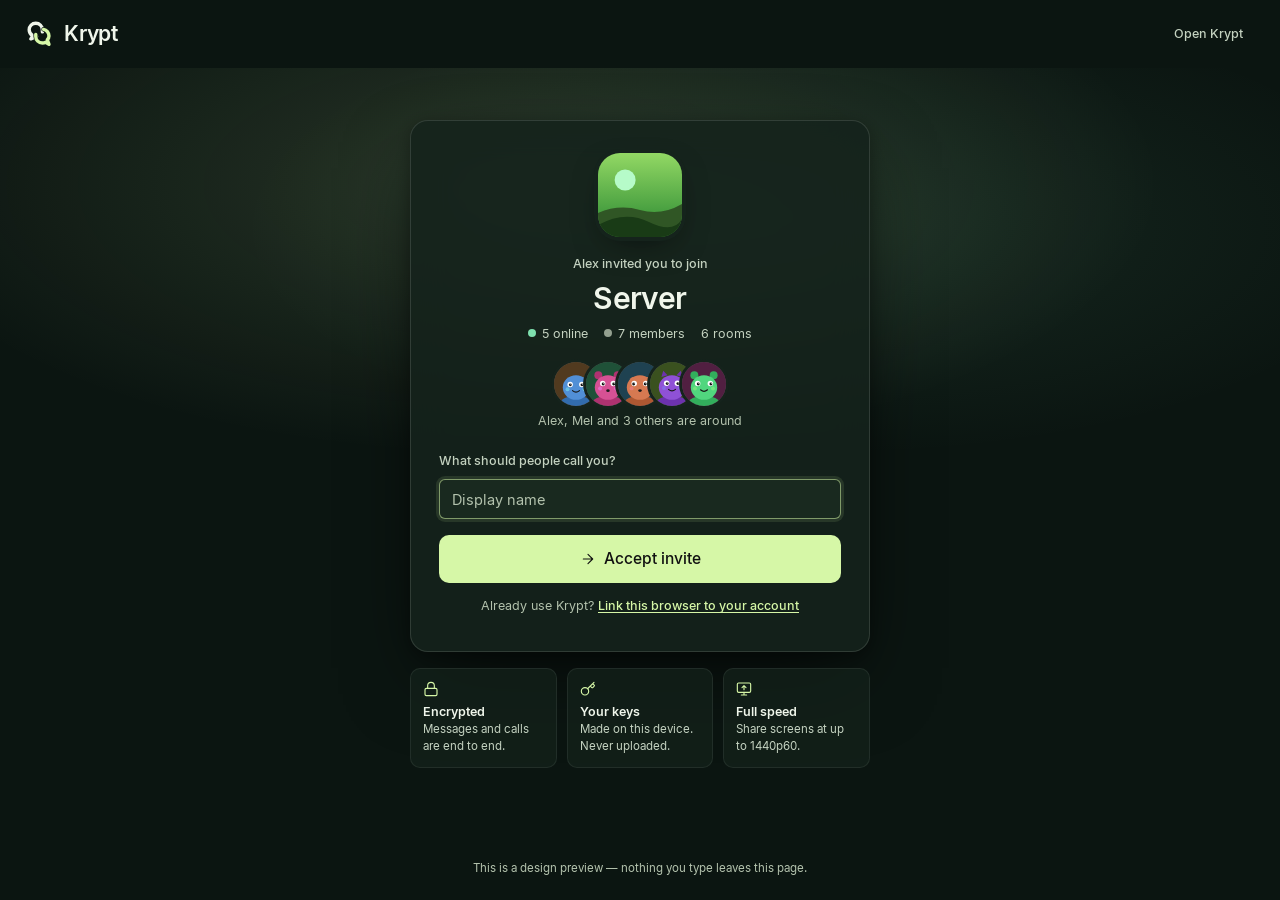
==== join.html @ 38bd0d21 "Polish pass: fix the small things across every screen - Voice keeps ticking (speaking rings, ping gr" ====
<!doctype html>
<html lang="en" data-theme="dark">
<head>
  <meta charset="utf-8">
  <meta name="viewport" content="width=device-width, initial-scale=1, viewport-fit=cover">
  <meta name="theme-color" content="#101c16">
  <meta name="color-scheme" content="dark light">
  <meta name="description" content="You’ve been invited to a Krypt community — private chat, voice and screen sharing between friends.">
  <title>You’re invited — Krypt</title>
  <link rel="icon" href="assets/favicon.svg" type="image/svg+xml">
  <link rel="preload" href="assets/fonts/Inter-Regular.ttf" as="font" type="font/ttf" crossorigin>
  <link rel="preload" href="assets/fonts/Inter-SemiBold.ttf" as="font" type="font/ttf" crossorigin>
  <link rel="stylesheet" href="css/krypt.css">
  <style>
    body { overflow: auto; background: var(--well); }
    .join { min-height: 100dvh; display: grid; grid-template-rows: auto 1fr auto; }
    .join-top { display: flex; align-items: center; gap: 10px; padding: 18px 24px; }
    .join-top b { font-size: 21px; font-weight: 600; letter-spacing: -.01em; }
    .join-top a { margin-left: auto; }
    .join-main { position: relative; display: grid; place-items: center; align-content: center; padding: 24px 16px 48px; overflow: hidden; }
    .join-main::before { content: ''; position: absolute; inset: -20% -10% auto; height: 70%; background: radial-gradient(closest-side at 42% 50%, rgb(var(--accent-rgb) / .14), transparent), radial-gradient(closest-side at 62% 58%, color-mix(in srgb, var(--presence) 10%, transparent), transparent); pointer-events: none; }
    .join-main > div { width: min(460px, 100%); }
    .invite { position: relative; width: 100%; padding: 32px 28px 24px; border-radius: 18px; text-align: center; background: color-mix(in srgb, var(--bg) 88%, transparent); border: 1px solid var(--line-2); box-shadow: var(--shadow-modal); backdrop-filter: blur(18px); animation: modal-in 420ms var(--ease-spring); }
    .invite .ctile-lg { width: 84px; height: 84px; margin: 0 auto 18px; border-radius: 22px; overflow: hidden; box-shadow: 0 0 0 4px var(--bg), 0 12px 32px -10px rgb(0 0 0 / .6); }
    .invite .ctile-lg svg { width: 100%; height: 100%; display: block; }
    .invite small.kicker { display: block; font-size: var(--fs-caption); font-weight: 500; color: var(--text-2); }
    .invite h1 { margin: 4px 0 6px; font-size: 30px; font-weight: 600; letter-spacing: -.02em; }
    .invite .meta { display: flex; justify-content: center; gap: 16px; font-size: var(--fs-caption); color: var(--text-2); }
    .invite .meta span { display: inline-flex; align-items: center; gap: 6px; }
    .invite .meta i { width: 8px; height: 8px; border-radius: 50%; background: var(--presence); }
    .invite .meta i.off { background: var(--text-4); }
    .invite .who { display: flex; justify-content: center; margin: 20px 0 6px; }
    .invite .who .avatar { margin: 0 -6px; box-shadow: 0 0 0 3px var(--bg); }
    .invite .who-note { margin: 0 0 22px; font-size: var(--fs-caption); color: var(--text-3); }
    .invite form { display: grid; gap: 10px; text-align: left; }
    .invite label { font-size: var(--fs-caption); font-weight: 500; color: var(--text-2); }
    .invite .btn.lg { width: 100%; justify-content: center; margin-top: 6px; }
    .invite .alt { margin-top: 14px; font-size: var(--fs-caption); color: var(--text-3); }
    .invite .alt a { font-weight: 500; }
    .facts { display: grid; grid-template-columns: repeat(3, minmax(0, 1fr)); gap: 10px; width: 100%; margin: 16px auto 0; position: relative; }
    .facts div { padding: 12px; border-radius: var(--r-lg); background: color-mix(in srgb, var(--bg) 70%, transparent); border: 1px solid var(--line); font-size: var(--fs-micro); color: var(--text-2); line-height: 1.45; }
    .facts .i { display: block; margin-bottom: 6px; color: var(--accent-text); }
    .facts b { display: block; color: var(--text); font-size: var(--fs-caption); font-weight: 600; }
    .join-foot { padding: 16px 24px 24px; text-align: center; font-size: var(--fs-micro); color: var(--text-3); }
    .done { display: none; }
    .invite.accepted form, .invite.accepted .alt { display: none; }
    .invite.accepted .done { display: block; animation: view-in var(--t-fade) var(--ease); }
    .done .check { width: 56px; height: 56px; margin: 4px auto 12px; border-radius: 50%; display: grid; place-items: center; background: color-mix(in srgb, var(--success) 16%, transparent); color: var(--success); }
    .done .check .i { width: 28px; height: 28px; }
    .done p { margin: 0 0 16px; color: var(--text-2); }
    @media (max-width: 520px) { .facts { grid-template-columns: 1fr; } .facts div { display: grid; grid-template-columns: 20px 1fr; column-gap: 10px; } .facts .i { grid-row: span 2; margin: 1px 0 0; } .invite { padding: 28px 20px 20px; } .invite h1 { font-size: 26px; } }
  </style>
</head>
<body>
  <noscript><p style="padding:24px;font-family:system-ui">Krypt Web needs JavaScript to run.</p></noscript>
  <script type="module">
    import { buildPalette, applyPalette } from './js/theme.js';
    import { icon, brandMark } from './js/icons.js';
    import { critter, communityTile } from './js/art.js';
    import * as D from './js/data.js';

    let theme = { preset: 'fern', custom: null, accent: null, mode: 'dark' };
    try { theme = { ...theme, ...JSON.parse(localStorage.getItem('krypt-web:theme') || '{}') }; } catch { /* private mode */ }
    const light = theme.mode === 'light' || (theme.mode === 'system' && matchMedia('(prefers-color-scheme: light)').matches);
    applyPalette(buildPalette({ preset: theme.preset, custom: theme.custom, accent: theme.accent, light }), light);

    const esc = (s = '') => String(s).replace(/[&<>"']/g, (c) => ({ '&': '&amp;', '<': '&lt;', '>': '&gt;', '"': '&quot;', "'": '&#39;' }[c]));
    const id = (location.hash.slice(1).split('-')[0]) || 'server';
    const c = D.communities.find((x) => x.id === id) || D.communities[0];
    const members = c.members.filter((m) => m !== 'me');
    const online = members.filter((m) => D.people[m].status !== 'offline');
    const host = D.people[D.rooms[c.rooms[0]].owner];
    document.title = `Join ${c.name} — Krypt`;

    document.body.innerHTML = `<div class="join">
      <header class="join-top">${brandMark(30)}<b>Krypt</b><a class="btn sm ghost" href="index.html">Open Krypt</a></header>
      <main class="join-main"><div>
        <section class="invite" id="invite" aria-labelledby="joinTitle">
          <div class="ctile-lg">${communityTile(c.id + 'join', c.hue)}</div>
          <small class="kicker">${esc(host.name)} invited you to join</small>
          <h1 id="joinTitle">${esc(c.name)}</h1>
          <div class="meta"><span><i></i>${online.length} online</span><span><i class="off"></i>${c.members.length} members</span><span>${c.rooms.length} rooms</span></div>
          <div class="who">${online.slice(0, 5).map((m) => `<span class="avatar md" title="${esc(D.people[m].name)}">${critter(m + D.people[m].name, D.people[m].hue)}</span>`).join('')}</div>
          <p class="who-note">${online.slice(0, 2).map((m) => esc(D.people[m].name)).join(', ')}${online.length > 2 ? ` and ${online.length - 2} others are around` : ' are around'}</p>
          <form id="joinForm" novalidate>
            <label for="displayName">What should people call you?</label>
            <input class="input" id="displayName" placeholder="Display name" autocomplete="nickname" maxlength="32" required>
            <button class="btn primary lg" type="submit">${icon('arrowRight', 'sm')}Accept invite</button>
          </form>
          <p class="alt">Already use Krypt? <a href="index.html">Link this browser to your account</a></p>
          <div class="done" role="status"><div class="check">${icon('check')}</div><h2 style="margin:0 0 6px;font-size:21px">You’re in</h2><p id="doneText"></p><a class="btn primary lg" href="index.html">${icon('message', 'sm')}Go to ${esc(c.name)}</a></div>
        </section>
        <div class="facts">
          <div>${icon('lock', 'sm')}<b>Encrypted</b>Messages and calls are end to end.</div>
          <div>${icon('key', 'sm')}<b>Your keys</b>Made on this device. Never uploaded.</div>
          <div>${icon('monitorUp', 'sm')}<b>Full speed</b>Share screens at up to 1440p60.</div>
        </div>
      </div></main>
      <footer class="join-foot">This is a design preview — nothing you type leaves this page.</footer>
    </div>`;

    const form = document.getElementById('joinForm');
    const input = document.getElementById('displayName');
    input.focus();
    form.addEventListener('submit', (e) => {
      e.preventDefault();
      const name = input.value.trim();
      if (!name) { input.focus(); input.style.borderColor = 'var(--danger)'; input.placeholder = 'Pick a name first'; return; }
      document.getElementById('doneText').textContent = `Welcome, ${name}. A key for this browser was created and ${c.name} knows you’re coming.`;
      document.getElementById('invite').classList.add('accepted');
    });
    input.addEventListener('input', () => { input.style.borderColor = ''; });
  </script>
</body>
</html>
---- css/krypt.css ----
/* Krypt Web — design system and shell.
   Tokens mirror the client: src/ui/theme.h, krypt_style.h, workspace_layout.h.
   Colours are written by js/theme.js from the same palette ramps. */

@font-face { font-family: Inter; font-weight: 400; font-style: normal; font-display: swap; src: url(../assets/fonts/Inter-Regular.ttf) format('truetype'); }
@font-face { font-family: Inter; font-weight: 500; font-style: normal; font-display: swap; src: url(../assets/fonts/Inter-Medium.ttf) format('truetype'); }
@font-face { font-family: Inter; font-weight: 600; font-style: normal; font-display: swap; src: url(../assets/fonts/Inter-SemiBold.ttf) format('truetype'); }
@font-face { font-family: Inter; font-weight: 400; font-style: italic; font-display: swap; src: url(../assets/fonts/Inter-Italic.ttf) format('truetype'); }

:root {
  /* palette (overwritten at runtime) */
  --well: #0b1511; --bg: #15231c; --chrome: #101c16; --surface: #203127; --sunken: #19291f;
  --hover: #2b4132; --active: #38533c;
  --text: #f0f6eb; --text-2: #c4d2c0; --text-3: #a5b79f; --text-4: #738570;
  --accent: #d6f7a7; --accent-hover: #dbf8b4; --accent-press: #b6d28e; --accent-text: #d6f7a7; --on-accent: #111;
  --presence: #7ee0ae; --success: #b5e69f; --warning: #ffd28e; --danger: #ff8f87; --danger-solid: #c23b37;
  --accent-rgb: 214 247 167; --text-rgb: 240 246 235; --well-rgb: 11 21 17;

  --line: rgb(var(--text-rgb) / .075);
  --line-2: rgb(var(--text-rgb) / .13);
  --line-strong: rgb(var(--text-rgb) / .22);
  --sidebar: color-mix(in srgb, var(--bg) 62%, var(--chrome));

  /* spacing (space::) */
  --s-xxs: 2px; --s-xs: 4px; --s-sm: 6px; --s-md: 8px; --s-lg: 12px; --s-xl: 16px; --s-xxl: 20px; --s-3: 24px; --s-4: 32px; --s-5: 40px;
  /* radius (radius::) */
  --r-xs: 4px; --r-sm: 6px; --r-md: 6px; --r-lg: 10px; --r-xl: 14px; --r-pill: 999px;
  /* type ramp — the client's seven sizes, tuned for CSS pixels */
  --fs-micro: 11.5px; --fs-caption: 12.5px; --fs-label: 14.5px; --fs-body: 15.5px; --fs-row: 16.5px; --fs-lead: 19px; --fs-title: 21px; --fs-display: 34px;
  /* shell bands */
  --title-h: 58px; --band-h: 72px; --voice-h: 64px; --side-w: clamp(272px, 22.2vw, 352px);
  /* motion — rate 22 ≈ 150 ms, 14 ≈ 250 ms */
  --t-hover: 150ms; --t-indicator: 220ms; --t-fade: 250ms; --t-appear: 140ms;
  --ease: cubic-bezier(.2, .8, .2, 1); --ease-spring: cubic-bezier(.34, 1.4, .64, 1);

  --shadow-raised: 0 1px 0 rgb(255 255 255 / .03) inset, 0 1px 2px rgb(0 0 0 / .18);
  --shadow-overlay: 0 12px 32px -8px rgb(0 0 0 / .5), 0 2px 6px rgb(0 0 0 / .25);
  --shadow-modal: 0 32px 80px -16px rgb(0 0 0 / .65), 0 4px 16px rgb(0 0 0 / .3);
  color-scheme: dark;
}
:root[data-theme="light"] {
  --line: rgb(var(--text-rgb) / .09); --line-2: rgb(var(--text-rgb) / .14); --line-strong: rgb(var(--text-rgb) / .26);
  --shadow-overlay: 0 12px 32px -8px rgb(20 30 50 / .25), 0 2px 6px rgb(20 30 50 / .1);
  --shadow-modal: 0 32px 80px -16px rgb(20 30 50 / .35), 0 4px 16px rgb(20 30 50 / .12);
  color-scheme: light;
}
:root[data-density="compact"] { --fs-body: 14.5px; }

*, *::before, *::after { box-sizing: border-box; }
html, body { height: 100%; }
body {
  margin: 0; background: var(--well); color: var(--text);
  font: 400 var(--fs-label)/1.4 Inter, system-ui, -apple-system, 'Segoe UI', sans-serif;
  font-feature-settings: 'kern', 'calt'; -webkit-font-smoothing: antialiased; text-rendering: optimizeLegibility;
  overflow: hidden;
}
button, input, textarea, select { font: inherit; color: inherit; }
button { cursor: pointer; background: none; border: 0; padding: 0; }
a { color: var(--accent-text); text-underline-offset: 2px; }
.i { width: 20px; height: 20px; fill: none; stroke: currentColor; stroke-width: 1.7; stroke-linecap: round; stroke-linejoin: round; flex: none; }
.i.sm { width: 16px; height: 16px; } .i.xs { width: 14px; height: 14px; } .i.lg { width: 24px; height: 24px; }
::selection { background: rgb(var(--accent-rgb) / .32); }
:focus-visible { outline: 2px solid var(--accent); outline-offset: 2px; border-radius: var(--r-sm); }
.sr-only { position: absolute; width: 1px; height: 1px; overflow: hidden; clip: rect(0 0 0 0); white-space: nowrap; }
.skip { position: fixed; left: 12px; top: -60px; z-index: 999; padding: 10px 14px; background: var(--accent); color: var(--on-accent); border-radius: var(--r-md); transition: top var(--t-hover); }
.skip:focus { top: 12px; }

/* scrollbars: quiet, firm under the pointer (apply_scrollbar_colors) */
* { scrollbar-width: thin; scrollbar-color: rgb(var(--text-rgb) / .22) transparent; }
*::-webkit-scrollbar { width: 10px; height: 10px; }
*::-webkit-scrollbar-thumb { background: rgb(var(--text-rgb) / .18); border-radius: 99px; border: 3px solid transparent; background-clip: padding-box; }
*::-webkit-scrollbar-thumb:hover { background-color: rgb(var(--text-rgb) / .4); }

/* ------------------------------------------------------------------ shell */
.app {
  display: grid; height: 100dvh; background: var(--bg);
  grid-template-columns: var(--side-w) minmax(0, 1fr);
  grid-template-rows: var(--title-h) var(--band-h) minmax(0, 1fr) var(--voice-h);
  grid-template-areas: "title title" "community tabs" "side main" "voice voice";
}
.titlebar { grid-area: title; }
.community { grid-area: community; }
.tabs { grid-area: tabs; }
.side { grid-area: side; }
.main { grid-area: main; }
.voicebar { grid-area: voice; }

/* Title bar */
.titlebar {
  display: flex; align-items: center; gap: var(--s-lg); padding: 0 var(--s-lg) 0 var(--s-xl);
  background: var(--chrome); border-bottom: 1px solid var(--line); position: relative; z-index: 5;
}
.brandline { display: flex; align-items: center; gap: 10px; }
.brandline b { font-size: 21px; font-weight: 600; letter-spacing: -.01em; }
.version { font-size: var(--fs-micro); font-weight: 500; padding: 1px 6px; border-radius: var(--r-xs); color: var(--text-2); background: rgb(var(--accent-rgb) / .12); border: 1px solid rgb(var(--accent-rgb) / .55); font-variant-numeric: tabular-nums; }
.online-stack { display: flex; align-items: center; margin-left: var(--s-md); padding: 4px 8px 4px 4px; border-radius: var(--r-pill); transition: background var(--t-hover); }
.online-stack:hover, .online-stack[aria-expanded="true"] { background: var(--hover); }
.online-stack:hover .avatar { box-shadow: 0 0 0 3px color-mix(in srgb, var(--chrome) 40%, var(--hover)); }
.online-stack .avatar { margin-right: -6px; box-shadow: 0 0 0 3px var(--chrome); transition: transform var(--t-hover) var(--ease); }
.online-stack:hover .avatar { transform: translateY(-1px); }
.online-stack .avatar:nth-child(2) { transition-delay: 20ms; } .online-stack .avatar:nth-child(3) { transition-delay: 40ms; } .online-stack .avatar:nth-child(4) { transition-delay: 60ms; } .online-stack .avatar:nth-child(5) { transition-delay: 80ms; }
.online-stack .more { margin-left: 14px; font-size: var(--fs-caption); font-weight: 500; color: var(--text-2); font-variant-numeric: tabular-nums; }
.titlebar .spacer { flex: 1; }
.search-trigger {
  display: flex; align-items: center; gap: 10px; height: 36px; min-width: 260px; padding: 0 8px 0 12px;
  border-radius: var(--r-md); background: var(--sunken); border: 1px solid var(--line); color: var(--text-3);
  transition: background var(--t-hover), border-color var(--t-hover), color var(--t-hover);
}
.search-trigger:hover { background: var(--hover); color: var(--text-2); border-color: var(--line-2); }
.search-trigger span { flex: 1; text-align: left; }
kbd, .kbd { font: 500 11px/1 Inter, sans-serif; padding: 3px 6px; border-radius: 5px; background: rgb(var(--text-rgb) / .07); border: 1px solid var(--line-2); border-bottom-width: 2px; color: var(--text-2); white-space: nowrap; }
.me-button { position: relative; border-radius: 50%; }

/* Buttons */
.ibtn {
  width: 40px; height: 40px; display: inline-grid; place-items: center; border-radius: var(--r-md); color: var(--text-2);
  transition: background var(--t-hover), color var(--t-hover), transform 80ms;
}
.ibtn:hover { background: var(--hover); color: var(--text); }
.ibtn:active { transform: scale(.94); background: var(--active); }
.ibtn.boxed { background: var(--sunken); border: 1px solid var(--line); }
.ibtn.boxed:hover { background: var(--hover); border-color: var(--line-2); }
.ibtn.sm { width: 32px; height: 32px; }
.ibtn.on { color: var(--accent-text); background: rgb(var(--accent-rgb) / .12); }
.btn {
  height: 40px; padding: 0 var(--s-xl); display: inline-flex; align-items: center; gap: var(--s-md); border-radius: var(--r-md); text-decoration: none;
  font-weight: 500; font-size: var(--fs-label); white-space: nowrap; border: 1px solid var(--line-2); background: var(--surface); color: var(--text);
  transition: background var(--t-hover), border-color var(--t-hover), transform 80ms, box-shadow var(--t-hover);
}
.btn:hover { background: var(--hover); border-color: var(--line-strong); }
.btn:active { transform: translateY(1px); }
.btn.primary { background: var(--accent); border-color: transparent; color: var(--on-accent); }
.btn.primary:hover { background: var(--accent-hover); box-shadow: 0 6px 20px -6px rgb(var(--accent-rgb) / .6); }
.btn.primary:active { background: var(--accent-press); }
.btn.danger { background: rgb(var(--accent-rgb) / 0); border-color: color-mix(in srgb, var(--danger) 55%, transparent); color: var(--danger); }
.btn.danger:hover { background: color-mix(in srgb, var(--danger-solid) 25%, transparent); }
.btn.ghost { background: transparent; border-color: transparent; color: var(--text-2); }
.btn.ghost:hover { background: var(--hover); color: var(--text); }
.btn:disabled, .btn:disabled:hover { opacity: .45; cursor: default; background: transparent; transform: none; box-shadow: none; }
.btn.sm { height: 32px; padding: 0 12px; font-size: var(--fs-caption); }
.btn.lg { height: 48px; padding: 0 22px; font-size: 15.5px; border-radius: var(--r-lg); }

.input { height: 40px; width: 100%; padding: 0 12px; border-radius: var(--r-md); background: var(--sunken); border: 1px solid var(--line-2); outline: 0; transition: border-color var(--t-hover), box-shadow var(--t-hover), background var(--t-hover); }
.input:hover { border-color: var(--line-strong); }
.input:focus { border-color: rgb(var(--accent-rgb) / .55); box-shadow: 0 0 0 3px rgb(var(--accent-rgb) / .1); }
.input[readonly] { color: var(--text-2); }
.input.sm { height: 36px; }
.input::placeholder { color: var(--text-3); }

/* Avatars: procedural critters, initials fallback */
.avatar { position: relative; flex: none; width: 36px; height: 36px; border-radius: 50%; display: inline-grid; place-items: center; font-weight: 600; font-size: 13px; color: #fff; background: var(--hue-bg, #555); user-select: none; }
.avatar svg.art { width: 100%; height: 100%; border-radius: 50%; display: block; }
.avatar.xs { width: 22px; height: 22px; font-size: 10px; } .avatar.sm { width: 28px; height: 28px; }
.avatar.md { width: 44px; height: 44px; } .avatar.lg { width: 72px; height: 72px; } .avatar.xl { width: 96px; height: 96px; }
.avatar .dot { position: absolute; right: -1px; bottom: -1px; width: 32%; height: 32%; min-width: 9px; min-height: 9px; border-radius: 50%; background: var(--presence); box-shadow: 0 0 0 2.5px var(--dot-ring, var(--chrome)); }
.avatar .dot.idle { background: var(--warning); } .avatar .dot.dnd { background: var(--danger); } .avatar .dot.offline { background: var(--text-4); }
.avatar.speaking { box-shadow: 0 0 0 2px var(--bg), 0 0 0 4px var(--accent); }

/* Community card */
.community {
  display: flex; align-items: center; gap: var(--s-lg); padding: 0 var(--s-xl); background: var(--sidebar);
  border-right: 1px solid var(--line); border-bottom: 1px solid var(--line); text-align: left; width: 100%;
  transition: background var(--t-hover);
}
.community:hover { background: color-mix(in srgb, var(--sidebar) 70%, var(--hover)); }
.community .ctile { display: block; width: 56px; height: 56px; border-radius: var(--r-lg); overflow: hidden; flex: none; box-shadow: var(--shadow-raised); }
.community .ctile svg { display: block; }
.community .meta { flex: 1; min-width: 0; line-height: 1.25; }
.community small { display: block; font-size: var(--fs-micro); font-weight: 500; color: var(--text-2); }
.community strong { display: block; font-size: var(--fs-row); font-weight: 600; white-space: nowrap; overflow: hidden; text-overflow: ellipsis; }
.community span { font-size: var(--fs-caption); color: var(--text-2); }
.community .i { color: var(--text-2); transition: transform var(--t-fade) var(--ease); }
.community[aria-expanded="true"] .i { transform: rotate(180deg); }

/* Side lists */
.side { background: var(--sidebar); border-right: 1px solid var(--line); display: flex; flex-direction: column; min-height: 0; }
.section { display: flex; flex-direction: column; min-height: 0; }
.section.rooms { flex: 1; }
.section + .section { border-top: 1px solid var(--line); }
.section-head { display: flex; align-items: center; justify-content: space-between; padding: 12px 16px 8px; }
.section-head h2 { margin: 0; font-size: var(--fs-row); font-weight: 600; }
.section-head .ibtn { background: var(--surface); width: 32px; height: 32px; }
.list { overflow-y: auto; padding: 2px 0 8px; }
.row {
  position: relative; display: flex; align-items: center; gap: var(--s-lg); width: 100%; min-height: 68px; padding: 10px 16px; text-align: left;
  transition: background var(--t-hover);
}
.row:hover { background: var(--hover); }
.row[aria-current="true"] { background: var(--active); }
.row::before { content: ''; position: absolute; left: 0; top: 10px; bottom: 10px; width: 3px; border-radius: 0 3px 3px 0; background: var(--accent); transform: scaleY(0); transition: transform var(--t-indicator) var(--ease-spring); }
.row[aria-current="true"]::before { transform: scaleY(1); }
.row .body { flex: 1; min-width: 0; }
.row .top { display: flex; align-items: baseline; gap: 8px; }
.row .name { flex: 1; font-size: var(--fs-row); font-weight: 600; white-space: nowrap; overflow: hidden; text-overflow: ellipsis; }
.row .time { font-size: var(--fs-micro); color: var(--text-2); font-weight: 500; font-variant-numeric: tabular-nums; }
.row .sub { display: block; flex: 1; min-width: 0; margin-top: 2px; font-size: var(--fs-caption); color: var(--text-2); white-space: nowrap; overflow: hidden; text-overflow: ellipsis; }
.row .sub .i { width: 14px; height: 14px; margin-right: 6px; vertical-align: -2px; color: var(--accent-text); }
.row .sub.live { color: var(--accent-text); }
.row .top .badge { flex: none; }
.row .badge { margin-left: auto; }
.badge { min-width: 20px; height: 20px; padding: 0 6px; border-radius: var(--r-pill); display: inline-grid; place-items: center; font-size: 11px; font-weight: 600; background: var(--accent); color: var(--on-accent); font-variant-numeric: tabular-nums; }
.row .unread-dot { width: 8px; height: 8px; border-radius: 50%; background: var(--accent); }
.row.unread .name { color: var(--text); }
.row:not(.unread) .name { color: color-mix(in srgb, var(--text) 92%, var(--text-2)); }
.side .footer-note { padding: 10px 16px 12px; font-size: var(--fs-micro); color: var(--text-3); display: flex; align-items: center; gap: 6px; border-top: 1px solid var(--line); white-space: nowrap; }
.side .footer-note .i { color: var(--success); }

/* Channel tabs */
.tabs { display: flex; align-items: stretch; gap: 4px; padding: 0 12px 0 20px; background: var(--bg); border-bottom: 1px solid var(--line); min-width: 0; position: relative; }
.tabstrip { position: relative; display: flex; align-items: stretch; gap: 2px; overflow-x: auto; scrollbar-width: none; flex: 1; min-width: 0; --fs: #000; --fe: #000; mask-image: linear-gradient(90deg, var(--fs), #000 40px, #000 calc(100% - 40px), var(--fe)); }
.tabstrip.fade-start { --fs: transparent; } .tabstrip.fade-end { --fe: transparent; }
.list { --fs: #000; --fe: #000; mask-image: linear-gradient(var(--fs), #000 24px, #000 calc(100% - 24px), var(--fe)); }
.list.fade-start { --fs: transparent; } .list.fade-end { --fe: transparent; }
.tabstrip::-webkit-scrollbar { display: none; }
.tab {
  position: relative; display: flex; align-items: center; gap: 8px; padding: 0 14px; white-space: nowrap; color: var(--text-2);
  font-size: var(--fs-label); font-weight: 500; transition: color var(--t-hover), background var(--t-hover);
}
.tab::after { content: ''; position: absolute; inset: 12px 0 0; border-radius: var(--r-md) var(--r-md) 0 0; background: var(--hover); opacity: 0; z-index: -1; transition: opacity var(--t-hover), background var(--t-hover); }
.tab:hover { color: var(--text); } .tab:hover::after { opacity: .55; }
.tab[aria-selected="true"] { color: var(--text); font-weight: 600; }
.tab[aria-selected="true"]::after { opacity: 1; background: color-mix(in srgb, var(--active) 70%, var(--bg)); }
.tab .i { color: var(--text-3); transition: color var(--t-hover); }
.tab:hover .i, .tab[aria-selected="true"] .i { color: var(--text); }
.tabstrip { isolation: isolate; }
.tab .count { display: inline-flex; align-items: center; gap: 3px; height: 20px; padding: 0 6px; border-radius: var(--r-pill); font-size: 11px; background: rgb(var(--accent-rgb) / .16); color: var(--accent-text); }
.tab .tab-dot { width: 7px; height: 7px; border-radius: 50%; background: var(--accent); }
.tab-indicator { position: absolute; bottom: 0; height: 3px; border-radius: 3px 3px 0 0; background: var(--accent); transition: left var(--t-indicator) var(--ease), width var(--t-indicator) var(--ease); box-shadow: 0 0 12px rgb(var(--accent-rgb) / .45); pointer-events: none; }
.tabs .tools { display: flex; align-items: center; gap: 8px; flex: none; padding-left: 8px; }
.tabs .tools .ibtn { width: 32px; height: 32px; border-radius: 50%; background: var(--surface); border: 1px solid var(--line); }
.tabs .tools .ibtn.sq { border-radius: var(--r-md); }
.tabs .tools .ibtn:hover { background: var(--hover); border-color: var(--line-2); }
.tabs .tools .room-settings { height: 38px; margin-left: 4px; padding: 0 14px; border-radius: var(--r-md); background: var(--sunken); border-color: var(--line-strong); font-size: var(--fs-label); }
.tabs .tools .room-settings:hover { background: var(--hover); }
.tab-select { display: none; flex: 1; min-width: 0; align-self: center; height: 42px; padding: 0 12px 0 16px; align-items: center; gap: 10px; border-radius: var(--r-lg); background: var(--sunken); border: 1px solid var(--line-strong); font-size: var(--fs-row); font-weight: 500; text-align: left; transition: background var(--t-hover), border-color var(--t-hover); }
.tab-select:hover, .tab-select[aria-expanded="true"] { background: var(--hover); }
.tab-select span { flex: 1; min-width: 0; white-space: nowrap; overflow: hidden; text-overflow: ellipsis; }
.tab-select .i { color: var(--text-2); }

/* Main area */
.main { position: relative; display: flex; flex-direction: column; min-width: 0; min-height: 0; background: var(--bg); }
.view { position: relative; display: flex; flex-direction: column; flex: 1; min-height: 0; animation: view-in var(--t-fade) var(--ease); }
@keyframes view-in { from { opacity: 0; transform: translateY(4px); } }
.chead { display: flex; align-items: center; gap: 12px; padding: 14px 20px 10px 22px; }
.chead .titles { flex: 1; min-width: 0; }
.chead h1 { margin: 0; font-size: var(--fs-title); font-weight: 600; letter-spacing: -.01em; line-height: 1.2; display: flex; align-items: center; gap: 10px; }
.chead p { margin: 2px 0 0; font-size: var(--fs-caption); color: var(--text-2); white-space: nowrap; overflow: hidden; text-overflow: ellipsis; }
.chead .actions { display: flex; gap: 10px; }
.e2e { display: inline-flex; align-items: center; gap: 4px; height: 22px; padding: 0 8px; border-radius: var(--r-pill); font-size: 11px; font-weight: 500; color: var(--success); background: color-mix(in srgb, var(--success) 12%, transparent); }
.e2e .i { width: 12px; height: 12px; }

.pinbar { margin: 0 20px 6px 22px; display: flex; align-items: center; gap: 10px; padding: 8px 12px; border-radius: var(--r-md); background: var(--sunken); border: 1px solid var(--line-2); font-size: var(--fs-caption); color: var(--text-2); }
.pinbar b { color: var(--text); font-weight: 500; }
.pinbar button { margin-left: auto; color: var(--accent-text); font-weight: 500; }

/* Feed */
.feed { position: relative; flex: 1; overflow-y: auto; overflow-anchor: none; padding: 8px 0 12px; scroll-behavior: smooth; mask-image: linear-gradient(transparent, #000 18px); }
.feed-inner { display: flex; flex-direction: column; justify-content: flex-end; min-height: 100%; }
.divider { display: flex; align-items: center; gap: 12px; margin: 16px 22px 8px; font-size: var(--fs-micro); font-weight: 600; color: var(--text-2); }
.divider::before, .divider::after { content: ''; flex: 1; height: 1px; background: var(--line-2); }
.divider.new { color: var(--accent-text); }
.divider.new::before, .divider.new::after { background: rgb(var(--accent-rgb) / .55); }
.sysrow { display: flex; align-items: center; gap: 8px; padding: 5px 22px 5px 76px; font-size: var(--fs-caption); color: var(--text-2); }
.sysrow .i { width: 15px; height: 15px; color: var(--text-3); }
.sysrow time { color: var(--text-3); font-size: var(--fs-micro); margin-left: 4px; }
.sysrow.warning, .sysrow.warning .i { color: var(--warning); }
.sysrow .grouped { color: var(--text-3); }
.sysrow button.expand { color: var(--accent-text); font-size: var(--fs-micro); font-weight: 500; }

.msg { position: relative; display: grid; grid-template-columns: 44px minmax(0, 1fr); column-gap: 14px; padding: 6px 22px; transition: background var(--t-hover); }
.msg.cont { padding-top: 1px; padding-bottom: 1px; }
.msg.cont .avatar { visibility: hidden; height: 0; }
.msg:hover, .msg.menu-open { background: rgb(var(--text-rgb) / .03); box-shadow: inset 2px 0 0 var(--line-strong); }
.msg.flash { animation: flash 1.4s var(--ease); }
@keyframes flash { 0%, 30% { background: rgb(var(--accent-rgb) / .16); } }
.msg.mention, .msg.mention:hover { background: rgb(var(--accent-rgb) / .07); box-shadow: inset 3px 0 0 var(--accent); }
.msg .avatar { grid-row: span 3; margin-top: 2px; cursor: pointer; }
.msg header { display: flex; align-items: baseline; gap: 8px; }
.msg header b { font-size: var(--fs-row); font-weight: 600; cursor: pointer; }
.msg header b:hover { text-decoration: underline; text-underline-offset: 3px; }
.msg header time { font-size: var(--fs-micro); color: var(--text-3); font-variant-numeric: tabular-nums; }
.msg .hovertime { position: absolute; left: 22px; width: 44px; top: 5px; text-align: center; font-size: 10.5px; color: var(--text-3); opacity: 0; }
.msg.cont:hover .hovertime { opacity: 1; }
.msg .text { font-size: var(--fs-body); line-height: 1.5; color: color-mix(in srgb, var(--text) 94%, var(--text-2)); overflow-wrap: anywhere; white-space: pre-wrap; }
.msg .text .edited { font-size: var(--fs-micro); color: var(--text-3); }
.msg .text code { font: 13.5px/1.4 'Cascadia Code', Consolas, ui-monospace, monospace; padding: 1px 5px; border-radius: var(--r-xs); background: var(--sunken); border: 1px solid var(--line); }
.msg .text pre { margin: 6px 0 2px; padding: 12px 14px; border-radius: var(--r-md); background: var(--sunken); border: 1px solid var(--line); overflow-x: auto; white-space: pre; }
.msg .text pre code { padding: 0; border: 0; background: none; color: var(--text-2); }
.msg .text .mention-chip { padding: 0 3px; border-radius: var(--r-xs); background: rgb(var(--accent-rgb) / .18); color: var(--accent-text); font-weight: 500; }
.msg .text mark { background: color-mix(in srgb, var(--warning) 40%, transparent); color: inherit; border-radius: 2px; }
.msg .reply-ref { grid-column: 2; display: flex; align-items: center; gap: 6px; font-size: var(--fs-caption); color: var(--text-3); margin-bottom: 2px; cursor: pointer; min-width: 0; }
.msg .reply-ref::before { content: ''; width: 22px; height: 10px; margin-left: -30px; border-left: 2px solid var(--line-strong); border-top: 2px solid var(--line-strong); border-top-left-radius: 6px; margin-top: 8px; flex: none; }
.msg .reply-ref b { color: var(--text-2); font-weight: 600; }
.msg .reply-ref span { white-space: nowrap; overflow: hidden; text-overflow: ellipsis; }
.msg .reply-ref:hover span { color: var(--text); }
.msg.has-reply .avatar { grid-row: 2 / span 3; }

.reactions { display: flex; flex-wrap: wrap; gap: 6px; margin-top: 6px; }
.reaction { display: inline-flex; align-items: center; gap: 5px; height: 26px; padding: 0 8px; border-radius: var(--r-pill); background: var(--sunken); border: 1px solid var(--line); font-size: 13px; font-weight: 500; color: var(--text-2); transition: background var(--t-hover), border-color var(--t-hover), transform 120ms var(--ease-spring); }
.reaction:hover { border-color: var(--line-strong); }
.reaction.mine { background: rgb(var(--accent-rgb) / .14); border-color: rgb(var(--accent-rgb) / .6); color: var(--accent-text); }
.reaction.pop { animation: pop 320ms var(--ease-spring); }
@keyframes pop { 40% { transform: scale(1.18); } }
.reaction.add { opacity: 0; width: 30px; justify-content: center; padding: 0; }
.msg:hover .reaction.add { opacity: 1; }

.attach-img { margin-top: 8px; display: block; width: min(420px, 100%); aspect-ratio: 4/3; border-radius: var(--r-lg); overflow: hidden; border: 1px solid var(--line); cursor: zoom-in; position: relative; }
.attach-img svg, .attach-img img { width: 100%; height: 100%; display: block; object-fit: cover; transition: transform 400ms var(--ease); }
.attach-img:hover svg, .attach-img:hover img { transform: scale(1.02); }
.attach-img figcaption { position: absolute; left: 8px; bottom: 8px; padding: 3px 8px; border-radius: var(--r-pill); background: rgb(0 0 0 / .55); color: #fff; font-size: 11px; backdrop-filter: blur(6px); opacity: 0; transition: opacity var(--t-hover); }
.attach-img:hover figcaption { opacity: 1; }
.attach-file { margin-top: 8px; display: flex; align-items: center; gap: 12px; width: min(380px, 100%); padding: 10px 12px; border-radius: var(--r-lg); background: var(--sunken); border: 1px solid var(--line); }
.attach-file .i { color: var(--accent-text); }
.attach-file div { flex: 1; min-width: 0; } .attach-file b { display: block; font-weight: 500; overflow: hidden; text-overflow: ellipsis; white-space: nowrap; } .attach-file small { color: var(--text-3); }
.linkcard { margin-top: 8px; width: min(440px, 100%); padding: 12px 14px; border-radius: var(--r-lg); background: var(--sunken); border: 1px solid var(--line); border-left: 3px solid var(--accent); }
.linkcard small { color: var(--text-3); font-size: var(--fs-micro); } .linkcard b { display: block; margin: 2px 0; } .linkcard p { margin: 0; color: var(--text-2); font-size: var(--fs-caption); }

.msg-tools { position: absolute; right: 22px; top: -14px; display: flex; gap: 2px; padding: 3px; border-radius: var(--r-lg); background: var(--surface); border: 1px solid var(--line-2); box-shadow: var(--shadow-overlay); opacity: 0; transform: translateY(4px); pointer-events: none; transition: opacity var(--t-appear), transform var(--t-appear) var(--ease); z-index: 2; }
.msg:hover .msg-tools, .msg.menu-open .msg-tools, .msg:focus-within .msg-tools { opacity: 1; transform: none; pointer-events: auto; }
.msg-tools button { width: 32px; height: 32px; display: grid; place-items: center; border-radius: var(--r-sm); color: var(--text-2); font-size: 16px; }
.msg-tools button:hover { background: var(--hover); color: var(--text); }
.msg-tools .quick { font-size: 17px; filter: saturate(1.1); }

.jump { position: absolute; left: 50%; bottom: 14px; transform: translate(-50%, 20px); opacity: 0; pointer-events: none; display: flex; align-items: center; gap: 8px; height: 34px; padding: 0 14px; border-radius: var(--r-pill); background: var(--accent); color: var(--on-accent); font-weight: 600; font-size: var(--fs-caption); box-shadow: var(--shadow-overlay); transition: opacity var(--t-appear), transform var(--t-fade) var(--ease-spring); z-index: 3; }
.jump.show { opacity: 1; transform: translate(-50%, 0); pointer-events: auto; }

.typing { height: 22px; padding: 0 22px 0 24px; display: flex; align-items: center; gap: 8px; font-size: var(--fs-micro); color: var(--text-2); }
.typing .dots { display: inline-flex; gap: 3px; }
.typing .dots i { width: 5px; height: 5px; border-radius: 50%; background: var(--text-2); animation: bounce 1.2s infinite; }
.typing .dots i:nth-child(2) { animation-delay: .15s; } .typing .dots i:nth-child(3) { animation-delay: .3s; }
@keyframes bounce { 0%, 60%, 100% { transform: none; opacity: .5; } 30% { transform: translateY(-3px); opacity: 1; } }

.empty { flex: 1; display: grid; place-items: center; text-align: center; padding: 40px; color: var(--text-2); }
.empty .glyph { width: 72px; height: 72px; margin: 0 auto 16px; border-radius: 20px; display: grid; place-items: center; background: rgb(var(--accent-rgb) / .12); color: var(--accent-text); }
.empty .glyph .i { width: 32px; height: 32px; }
.empty h3 { margin: 0 0 6px; color: var(--text); font-size: var(--fs-lead); font-weight: 600; }
.empty p { margin: 0; max-width: 380px; }

/* Composer */
.composer-wrap { padding: 0 20px 0 22px; position: relative; }
.replying { display: flex; align-items: center; gap: 8px; padding: 8px 12px; margin-bottom: -1px; border: 1px solid var(--line-2); border-bottom: 0; border-radius: var(--r-lg) var(--r-lg) 0 0; background: var(--sunken); font-size: var(--fs-caption); color: var(--text-2); animation: view-in var(--t-appear) var(--ease); }
.replying b { color: var(--text); }
.replying button { margin-left: auto; }
.replying + .composer { border-top-left-radius: 0; border-top-right-radius: 0; }
.pending { display: flex; gap: 8px; padding: 10px 12px 0; flex-wrap: wrap; }
.chip-file { display: flex; align-items: center; gap: 8px; height: 36px; padding: 0 6px 0 10px; border-radius: var(--r-md); background: var(--surface); border: 1px solid var(--line-2); font-size: var(--fs-caption); animation: view-in var(--t-appear) var(--ease); }
.chip-file img { width: 24px; height: 24px; object-fit: cover; border-radius: 4px; }
.composer { display: flex; flex-direction: column; border-radius: var(--r-lg); background: var(--sunken); border: 1px solid var(--line-2); box-shadow: var(--shadow-raised); transition: border-color var(--t-hover), box-shadow var(--t-hover); }
.composer:hover { border-color: var(--line-strong); }
.composer:focus-within { border-color: rgb(var(--accent-rgb) / .5); box-shadow: 0 0 0 3px rgb(var(--accent-rgb) / .08), 0 8px 24px -12px rgb(0 0 0 / .4); }
.composer .bar { display: flex; align-items: flex-end; gap: 4px; padding: 6px; min-height: 52px; }
.composer .ibtn { width: 38px; height: 38px; }
.composer .sep { width: 1px; height: 24px; margin: 0 6px 7px; background: var(--line-2); }
.composer textarea { flex: 1; min-height: 38px; max-height: 40vh; padding: 9px 4px; border: 0; outline: 0; resize: none; overflow-y: hidden; background: transparent; font-size: var(--fs-body); line-height: 1.35; }
.composer textarea::placeholder { color: var(--text-3); }
.send { height: 38px; padding: 0 12px 0 16px; display: inline-flex; align-items: center; gap: 8px; border-radius: var(--r-md); border: 1px solid var(--line-2); color: var(--text-3); font-weight: 500; transition: background var(--t-hover), border-color var(--t-hover), color var(--t-hover); }
.send.ready { background: var(--accent); border-color: transparent; color: var(--on-accent); }
.send.ready:hover { background: var(--accent-hover); }
.send.ready .i { animation: nudge .5s var(--ease-spring); }
@keyframes nudge { 50% { transform: translate(2px, -2px); } }
.formatbar { display: flex; gap: 2px; padding: 6px 6px 0; border-bottom: 1px solid var(--line); animation: view-in var(--t-appear) var(--ease); }
.formatbar .ibtn { width: 32px; height: 32px; }
.composer-foot { display: flex; align-items: center; justify-content: space-between; gap: 12px; padding: 8px 2px 10px; font-size: var(--fs-micro); color: var(--text-2); font-weight: 500; }
.composer-foot span { display: flex; align-items: center; gap: 8px; min-width: 0; white-space: nowrap; overflow: hidden; text-overflow: ellipsis; }
.dropzone { position: absolute; inset: 8px; z-index: 20; border-radius: var(--r-xl); border: 2px dashed var(--accent); background: rgb(var(--well-rgb) / .8); backdrop-filter: blur(6px); display: none; place-items: center; text-align: center; color: var(--text); }
.dropzone.show { display: grid; animation: view-in var(--t-appear) var(--ease); }
.dropzone .i { width: 40px; height: 40px; color: var(--accent-text); margin-bottom: 8px; }

/* Autocomplete / popovers / menus */
.popover { position: fixed; z-index: 60; min-width: 220px; padding: 6px; border-radius: var(--r-lg); background: var(--surface); border: 1px solid var(--line-2); box-shadow: var(--shadow-overlay); animation: appear var(--t-appear) var(--ease); transform-origin: var(--origin, top left); }
@keyframes appear { from { opacity: 0; transform: translateY(6px) scale(.98); } }
.menu-item { display: flex; align-items: center; gap: 10px; width: 100%; min-height: 36px; padding: 0 10px; border-radius: var(--r-md); text-align: left; color: var(--text); font-size: var(--fs-label); }
.menu-item:hover, .menu-item.active { background: var(--hover); }
.menu-item .i { color: var(--text-2); }
.menu-item .hint { margin-left: auto; color: var(--text-3); font-size: var(--fs-micro); }
.menu-item.danger { color: var(--danger); } .menu-item.danger .i { color: var(--danger); }
.menu-item.checked::after { content: ''; margin-left: auto; width: 16px; height: 16px; background: var(--accent-text); mask: url("data:image/svg+xml,%3Csvg xmlns='http://www.w3.org/2000/svg' viewBox='0 0 24 24' fill='none' stroke='%23000' stroke-width='2.4' stroke-linecap='round' stroke-linejoin='round'%3E%3Cpath d='M20 6 9 17l-5-5'/%3E%3C/svg%3E") center/contain no-repeat; }
.menu-sep { height: 1px; margin: 6px 4px; background: var(--line-2); }
.menu-label { padding: 8px 10px 4px; font-size: var(--fs-micro); font-weight: 600; color: var(--text-3); text-transform: uppercase; letter-spacing: .06em; }
.emoji-grid { display: grid; grid-template-columns: repeat(8, 36px); gap: 2px; padding: 4px; }
.emoji-grid button { width: 36px; height: 36px; border-radius: var(--r-md); font-size: 20px; transition: transform 120ms var(--ease-spring), background var(--t-hover); }
.emoji-grid button:hover { background: var(--hover); transform: scale(1.18); }
.profile-card { width: 300px; padding: 0; overflow: hidden; }
.profile-card .banner { height: 72px; background: linear-gradient(135deg, color-mix(in srgb, hsl(var(--h) 55% 50%) 55%, var(--surface)), color-mix(in srgb, hsl(calc(var(--h) + 40) 55% 35%) 45%, var(--surface))); }
.profile-card .pc-body { padding: 0 16px 16px; margin-top: -36px; }
.profile-card .avatar { box-shadow: 0 0 0 5px var(--surface); --dot-ring: var(--surface); }
.profile-card h3 { margin: 10px 0 0; font-size: var(--fs-lead); }
.profile-card .handle { color: var(--text-3); font-size: var(--fs-caption); }
.profile-card p { margin: 10px 0 14px; color: var(--text-2); font-size: var(--fs-caption); }
.profile-card .row-actions { display: flex; gap: 8px; }
.profile-card .row-actions .btn { flex: 1; justify-content: center; }

/* Member list (title bar stack) */
.members-pop { width: 320px; padding: 0; overflow: hidden; }
.members-pop .mp-head { padding: 12px 12px 10px; border-bottom: 1px solid var(--line); }
.members-pop .mp-head b { display: block; margin-bottom: 10px; font-size: var(--fs-label); font-weight: 600; }
.members-pop input { width: 100%; height: 38px; padding: 0 12px; border-radius: var(--r-md); background: var(--sunken); border: 1px solid var(--line-2); outline: 0; transition: border-color var(--t-hover), box-shadow var(--t-hover); }
.members-pop input:focus { border-color: rgb(var(--accent-rgb) / .5); box-shadow: 0 0 0 3px rgb(var(--accent-rgb) / .08); }
.members-pop .mp-list { max-height: min(340px, 50vh); overflow: auto; padding: 6px; }
.members-pop .menu-item { min-height: 50px; gap: 12px; }
.members-pop .menu-item .avatar { --dot-ring: var(--surface); }
.members-pop .menu-item span.t { display: flex; flex-direction: column; line-height: 1.3; min-width: 0; }
.members-pop .menu-item span.t small { color: var(--text-3); font-size: var(--fs-micro); }
.members-pop .menu-item span.t small.live { color: var(--presence); }
.members-pop .mp-empty { padding: 18px 12px; color: var(--text-3); font-size: var(--fs-caption); text-align: center; }
/* Member card: per-person volume while in a call */
.profile-card .pc-sub { color: var(--text-3); font-size: var(--fs-caption); }
.profile-card .pc-sub .live { color: var(--presence); }
.profile-card .pc-vol { margin-top: 14px; padding-top: 12px; border-top: 1px solid var(--line); display: grid; gap: 10px; }
.profile-card .pc-vol .lbl { display: flex; justify-content: space-between; font-size: var(--fs-caption); font-weight: 500; color: var(--text-2); }
.profile-card .pc-vol .lbl span { color: var(--text-3); font-variant-numeric: tabular-nums; }
.profile-card .pc-vol input[type=range] { width: 100%; }
.profile-card .pc-vol .btns { display: flex; gap: 8px; }
.profile-card .pc-vol .btns .btn { flex: 1; justify-content: center; }
.profile-card .pc-vol .btn.on { color: var(--danger); border-color: color-mix(in srgb, var(--danger) 50%, transparent); background: color-mix(in srgb, var(--danger-solid) 14%, var(--surface)); }
.profile-card .pc-vol small { color: var(--text-3); font-size: var(--fs-micro); }
.profile-card .row-actions + .row-actions { margin-top: 8px; }

/* Voice bar */
.voicebar { display: flex; align-items: center; gap: 16px; padding: 0 16px 0 20px; background: var(--chrome); border-top: 1px solid var(--line); position: relative; z-index: 4; }
.vstatus { display: flex; align-items: center; gap: 12px; min-width: 0; width: clamp(200px, calc(var(--side-w) - 44px), 300px); height: 44px; padding: 0 14px 0 12px; border-radius: var(--r-lg); text-align: left; background: var(--sunken); border: 1px solid var(--line); transition: background var(--t-hover), border-color var(--t-hover); }
.vstatus:hover { background: var(--hover); border-color: var(--line-2); }
.vstatus .i { color: var(--text-2); }
.vstatus.live .i { color: var(--presence); }
.vstatus b { display: block; font-weight: 500; font-size: var(--fs-label); line-height: 1.2; white-space: nowrap; overflow: hidden; text-overflow: ellipsis; }
.vstatus > span:last-child { min-width: 0; } .vstatus small { white-space: nowrap; overflow: hidden; text-overflow: ellipsis; max-width: 240px; }
.vstatus.live b { color: var(--presence); }
.vstatus small { display: block; font-size: var(--fs-micro); color: var(--text-2); }
.vstatus.live small.back { color: var(--accent-text); font-weight: 500; }
.vbars { display: inline-flex; align-items: flex-end; gap: 2px; height: 18px; }
.vbars i { width: 3px; border-radius: 2px; background: var(--presence); }
.vbars i:nth-child(1) { height: 25%; } .vbars i:nth-child(2) { height: 45%; } .vbars i:nth-child(3) { height: 65%; } .vbars i:nth-child(4) { height: 85%; } .vbars i:nth-child(5) { height: 100%; }
.vpeople { display: flex; align-items: center; gap: 8px; padding-left: 16px; border-left: 1px solid var(--line-2); height: 36px; }
.vpeople .avatar { cursor: pointer; transition: box-shadow var(--t-hover), transform var(--t-hover) var(--ease); }
.vpeople .avatar:hover { transform: translateY(-1px); }
.speaking-note { display: flex; align-items: center; gap: 8px; font-size: var(--fs-caption); color: var(--text-2); min-width: 0; white-space: nowrap; }
.speaking-note .t { min-width: 0; overflow: hidden; text-overflow: ellipsis; }
.speaking-note .eq { flex: none; }
.eq { display: inline-flex; align-items: center; gap: 2px; height: 14px; }
.eq i { width: 3px; height: 100%; border-radius: 2px; background: var(--accent-text); transform-origin: center; animation: eq 900ms ease-in-out infinite; }
.eq i:nth-child(2) { animation-delay: -.3s; } .eq i:nth-child(3) { animation-delay: -.6s; } .eq i:nth-child(4) { animation-delay: -.15s; }
@keyframes eq { 0%, 100% { transform: scaleY(.3); } 50% { transform: scaleY(1); } }
.voicebar .spacer { flex: 1; }
.vctl { display: flex; align-items: center; gap: 10px; }
.pill { height: 44px; display: inline-flex; align-items: center; border-radius: var(--r-lg); background: var(--surface); border: 1px solid var(--line); color: var(--text-2); font-size: var(--fs-caption); font-weight: 500; transition: background var(--t-hover), color var(--t-hover), border-color var(--t-hover); overflow: hidden; }
.pill > button { height: 100%; display: inline-flex; align-items: center; gap: 8px; padding: 0 14px; white-space: nowrap; }
.pill > button:hover { background: var(--hover); color: var(--text); }
.pill > button + button { padding: 0 10px; border-left: 1px solid var(--line-2); }
.pill.muted { background: color-mix(in srgb, var(--danger-solid) 20%, var(--surface)); color: var(--danger); border-color: color-mix(in srgb, var(--danger) 30%, transparent); }
.pill.on { background: rgb(var(--accent-rgb) / .16); color: var(--accent-text); border-color: rgb(var(--accent-rgb) / .45); }
.pill.leave { background: color-mix(in srgb, var(--danger-solid) 14%, var(--surface)); color: var(--danger); border-color: color-mix(in srgb, var(--danger) 55%, transparent); }
.pill.leave > button:hover { background: var(--danger-solid); color: #fff; }
.ping { display: inline-flex; align-items: center; gap: 8px; white-space: nowrap; height: 44px; padding: 0 12px; border-radius: var(--r-lg); background: var(--surface); border: 1px solid var(--line); font-size: var(--fs-caption); color: var(--text-2); font-variant-numeric: tabular-nums; }
.ping svg.spark { width: 44px; height: 18px; }
.ping svg.spark path { fill: none; stroke: var(--presence); stroke-width: 1.5; }
.mic-meter { width: 3px; height: 16px; border-radius: 2px; background: var(--line-2); position: relative; overflow: hidden; }
.mic-meter i { position: absolute; left: 0; right: 0; bottom: 0; background: var(--presence); height: 0; transition: height 80ms; }

/* Voice stage */
.stage { position: relative; flex: 1; min-height: 0; display: flex; flex-direction: column; overflow: hidden; }
.stage canvas.aurora { position: absolute; inset: 0; width: 100%; height: 100%; z-index: 0; }
.stage .grid { position: relative; z-index: 1; flex: 1; min-height: 0; display: grid; gap: 14px; padding: 18px 22px; grid-template-columns: repeat(var(--cols, 2), minmax(0, 1fr)); grid-auto-rows: minmax(96px, 1fr); overflow: auto; }
.tile:not(.share) { container-type: size; }
@container (max-height: 176px) {
  .stage .tile .who { gap: 6px; } .stage .tile .who .avatar.lg { width: 56px; height: 56px; } .stage .tile .ring { display: none; }
  .stage .tile .who b { font-size: var(--fs-label); } .stage .tile .who .state { height: 22px; }
}
@container (max-height: 132px) { .stage .tile .who .state { display: none; } .stage .tile .who .avatar.lg { width: 44px; height: 44px; } .stage .tile .who { gap: 4px; } }
.tile { position: relative; min-height: 0; border-radius: var(--r-lg); background: rgb(var(--well-rgb) / .35); border: 1px solid var(--line-2); backdrop-filter: blur(14px) saturate(1.2); display: grid; place-items: center; overflow: hidden; transition: border-color var(--t-hover), box-shadow var(--t-fade), transform var(--t-fade) var(--ease); }
.tile .who { display: grid; justify-items: center; gap: 10px; }
.tile .who b { font-size: var(--fs-row); font-weight: 600; display: flex; gap: 8px; align-items: center; }
.tile .you { font-size: 11px; font-weight: 500; padding: 1px 8px; border-radius: var(--r-pill); background: rgb(var(--accent-rgb) / .16); color: var(--accent-text); }
.tile .state { display: inline-flex; align-items: center; gap: 6px; height: 24px; padding: 0 10px; border-radius: var(--r-pill); font-size: var(--fs-micro); color: var(--text-2); background: rgb(var(--text-rgb) / .06); border: 1px solid var(--line-2); }
.tile.speaking { border-color: var(--accent); box-shadow: 0 0 0 1px var(--accent), 0 0 36px -6px rgb(var(--accent-rgb) / .55); }
.tile.speaking .state { color: var(--accent-text); border-color: rgb(var(--accent-rgb) / .5); }
.tile .ring { position: absolute; width: 96px; height: 96px; border-radius: 50%; border: 2px solid var(--accent); opacity: 0; top: 50%; left: 50%; translate: -50% -72%; pointer-events: none; }
.tile.speaking .ring { animation: ring 1.6s ease-out infinite; }
@keyframes ring { from { opacity: .7; scale: .8; } to { opacity: 0; scale: 1.6; } }
.tile .avatar.lg { transition: transform 90ms linear; }
.tile.share { grid-column: span var(--share-span, 2); grid-row: span 2; place-items: stretch; background: #000; cursor: zoom-in; }
.tile.share img { width: 100%; height: 100%; object-fit: contain; display: block; }
.tile.share .label { position: absolute; left: 10px; bottom: 10px; display: flex; align-items: center; gap: 8px; height: 28px; padding: 0 10px; border-radius: var(--r-pill); background: rgb(0 0 0 / .6); color: #fff; font-size: var(--fs-micro); backdrop-filter: blur(8px); }
.live-dot { width: 8px; height: 8px; border-radius: 50%; background: #ff4d4f; box-shadow: 0 0 0 0 rgb(255 77 79 / .7); animation: live 1.6s infinite; }
@keyframes live { 70% { box-shadow: 0 0 0 7px rgb(255 77 79 / 0); } 100% { box-shadow: 0 0 0 0 rgb(255 77 79 / 0); } }
.hud { position: absolute; right: 10px; top: 10px; padding: 8px 10px; border-radius: var(--r-md); background: rgb(0 0 0 / .62); color: #e8eef5; font: 500 11px/1.55 'Cascadia Code', Consolas, monospace; backdrop-filter: blur(8px); min-width: 170px; pointer-events: none; }
.hud div { display: flex; justify-content: space-between; gap: 14px; }
.hud span { color: #9fb0c3; }
.hud .good { color: #7ee0ae; }
.hud svg { display: block; width: 100%; height: 26px; margin-top: 4px; }
.hud svg path { fill: none; stroke: #7ee0ae; stroke-width: 1.4; }
.stage-tools { display: flex; gap: 2px; padding: 3px; border-radius: var(--r-lg); background: var(--sunken); border: 1px solid var(--line); }
.stage-tools .ibtn { width: 34px; height: 34px; }
.join-card { position: relative; z-index: 1; margin: auto; width: min(520px, calc(100% - 40px)); padding: 28px; border-radius: var(--r-xl); text-align: center; background: rgb(var(--well-rgb) / .5); backdrop-filter: blur(18px); border: 1px solid var(--line-2); box-shadow: var(--shadow-overlay); }
.join-card h2 { margin: 12px 0 4px; font-size: 24px; }
.join-card p { margin: 0 0 18px; color: var(--text-2); }
.join-card .who-here { display: flex; justify-content: center; margin: 14px 0 20px; }
.join-card .who-here .avatar { margin: 0 -5px; box-shadow: 0 0 0 3px var(--bg); }
.join-card .preflight { display: flex; justify-content: center; gap: 8px; margin-bottom: 18px; flex-wrap: wrap; }
.dock { position: relative; z-index: 2; display: flex; flex-direction: column; border-top: 1px solid var(--line); background: var(--bg); height: 34%; min-height: 170px; }
.dock .dhead { display: flex; align-items: center; gap: 10px; padding: 8px 12px 8px 20px; border-bottom: 1px solid var(--line); }
.dock .dhead b { flex: 1; display: flex; align-items: center; gap: 8px; font-size: var(--fs-label); }
.dock .feed { padding-top: 4px; }
.dock .composer-wrap { padding-bottom: 12px; }
.stage.focus .grid { grid-template-columns: minmax(0, 1fr) 220px; grid-auto-rows: minmax(96px, 1fr); }
.stage.focus .tile.share { grid-column: 1; grid-row: 1 / span 20; }
.stage.focus .tile:not(.share) { min-height: 120px; }

/* Calendar */
.calendar { flex: 1; display: flex; flex-direction: column; min-height: 0; padding: 0 22px 18px; }
.cal-head { display: flex; align-items: center; gap: 10px; padding: 4px 0 12px; }
.cal-head h3 { margin: 0 8px 0 0; font-size: var(--fs-lead); font-weight: 600; min-width: 170px; }
.cal-grid { flex: 1; display: grid; grid-template-columns: repeat(7, minmax(0, 1fr)); grid-template-rows: auto; grid-auto-rows: minmax(0, 1fr); border: 1px solid var(--line-2); border-radius: var(--r-lg); overflow: hidden; background: var(--line); gap: 1px; min-height: 0; }
.cal-grid .dow { background: var(--sunken); padding: 8px 10px; font-size: var(--fs-micro); font-weight: 600; color: var(--text-3); text-transform: uppercase; letter-spacing: .06em; }
.cal-cell { background: var(--bg); padding: 6px 8px; min-height: 0; overflow: hidden; display: flex; flex-direction: column; gap: 4px; transition: background var(--t-hover); cursor: pointer; }
.cal-cell:hover { background: color-mix(in srgb, var(--bg) 60%, var(--hover)); }
.cal-cell .d { font-size: var(--fs-caption); font-weight: 500; color: var(--text-2); width: 26px; height: 26px; display: grid; place-items: center; border-radius: 50%; }
.cal-cell.other .d { color: var(--text-4); }
.cal-cell.today { background: color-mix(in srgb, var(--bg) 88%, var(--accent)); }
.cal-cell.today .d { background: var(--accent); color: var(--on-accent); font-weight: 600; }
.cal-cell.weekend:not(.today) { background: color-mix(in srgb, var(--bg) 70%, var(--sunken)); }
.ev { display: block; flex: none; padding: 3px 7px; border-radius: var(--r-sm); font-size: 11.5px; font-weight: 500; background: hsl(var(--eh) 70% 55% / .16); color: color-mix(in srgb, hsl(var(--eh) 80% 72%) 80%, var(--text)); border-left: 3px solid hsl(var(--eh) 70% 58%); white-space: nowrap; overflow: hidden; text-overflow: ellipsis; }
:root[data-theme="light"] .ev { color: hsl(var(--eh) 60% 28%); }

/* Docs */
.docs { flex: 1; display: grid; grid-template-columns: 220px minmax(0, 1fr); min-height: 0; }
.outline { border-right: 1px solid var(--line); padding: 8px 12px 16px 22px; overflow: auto; }
.outline h4 { margin: 8px 0; font-size: var(--fs-micro); color: var(--text-3); text-transform: uppercase; letter-spacing: .06em; }
.outline a { display: block; padding: 6px 8px; border-radius: var(--r-sm); color: var(--text-2); text-decoration: none; font-size: var(--fs-caption); }
.outline a:hover { background: var(--hover); color: var(--text); }
.paper-wrap { overflow: auto; padding: 8px 32px 40px; }
.paper { max-width: 760px; margin: 0 auto; }
.paper .doc-meta { display: flex; align-items: center; gap: 10px; color: var(--text-3); font-size: var(--fs-caption); margin-bottom: 10px; }
.paper .doc-meta .avatar { margin-right: -8px; box-shadow: 0 0 0 2px var(--bg); }
.paper h1.doc-title { font-size: 34px; letter-spacing: -.02em; margin: 6px 0 12px; outline: none; }
.paper [contenteditable] { outline: none; font-size: 16px; line-height: 1.7; color: color-mix(in srgb, var(--text) 92%, var(--text-2)); }
.paper [contenteditable] h2 { font-size: 20px; margin: 28px 0 6px; color: var(--text); }
.paper blockquote { margin: 18px 0; padding: 12px 16px; border-radius: var(--r-md); background: rgb(var(--accent-rgb) / .08); border-left: 3px solid var(--accent); color: var(--text-2); }
.paper code { font: 14px 'Cascadia Code', Consolas, monospace; padding: 1px 6px; border-radius: var(--r-xs); background: var(--sunken); }
.remote-caret { position: relative; display: inline-block; width: 2px; height: 1.2em; vertical-align: text-bottom; background: hsl(var(--h) 80% 60%); animation: caret 1.1s steps(1) infinite; }
.remote-caret::before { content: attr(data-name); position: absolute; left: 0; bottom: 100%; padding: 1px 5px; border-radius: 3px 3px 3px 0; background: hsl(var(--h) 80% 60%); color: #000; font: 600 10px/1.3 Inter, sans-serif; white-space: nowrap; pointer-events: none; animation: caret-label 400ms var(--ease) 2.6s forwards; transition: opacity var(--t-hover); }
.paper p:hover .remote-caret::before { animation: none; opacity: 1; }
@keyframes caret-label { to { opacity: 0; transform: translateY(2px); } }
@keyframes caret { 50% { opacity: .35; } }

/* Tasks */
.board { flex: 1; display: grid; grid-template-columns: repeat(3, minmax(240px, 1fr)); gap: 14px; padding: 4px 22px 18px; min-height: 0; overflow-x: auto; }
.col { display: flex; flex-direction: column; min-height: 0; border-radius: var(--r-lg); background: var(--sunken); border: 1px solid var(--line); transition: border-color var(--t-hover), background var(--t-hover); }
.col.over { border-color: var(--accent); background: rgb(var(--accent-rgb) / .06); }
.col header { display: flex; align-items: center; gap: 8px; padding: 12px 14px; font-weight: 600; }
.col header .n { font-size: var(--fs-micro); color: var(--text-3); font-weight: 500; }
.col header .ibtn { margin-left: auto; }
.col .cards { flex: 1; overflow: auto; padding: 0 10px 10px; display: flex; flex-direction: column; gap: 8px; }
.card { padding: 12px; border-radius: var(--r-md); background: var(--surface); border: 1px solid var(--line); box-shadow: var(--shadow-raised); cursor: grab; transition: transform var(--t-hover) var(--ease), box-shadow var(--t-hover), opacity var(--t-hover); }
.card:hover { transform: translateY(-1px); border-color: var(--line-2); }
.card.dragging { opacity: .4; }
.card .ttl { font-weight: 500; margin-bottom: 10px; }
.card.done .ttl { color: var(--text-3); text-decoration: line-through; }
.card footer { display: flex; align-items: center; justify-content: space-between; }
.card.new { cursor: default; padding: 8px; display: grid; gap: 8px; border-color: rgb(var(--accent-rgb) / .45); animation: view-in var(--t-appear) var(--ease); }
.card.new:hover { transform: none; }
.card.new textarea { width: 100%; min-height: 56px; padding: 6px 8px; resize: none; border: 0; outline: 0; background: transparent; font-weight: 500; }
.card.new footer { gap: 8px; justify-content: flex-end; }
.col .cards:empty::after { content: 'Drop a card here'; display: grid; place-items: center; height: 72px; border: 1px dashed var(--line-2); border-radius: var(--r-md); color: var(--text-3); font-size: var(--fs-caption); }
.tag { font-size: 11px; font-weight: 500; padding: 2px 8px; border-radius: var(--r-pill); background: hsl(var(--th) 60% 55% / .16); color: color-mix(in srgb, hsl(var(--th) 70% 70%) 80%, var(--text)); }
:root[data-theme="light"] .tag { color: hsl(var(--th) 55% 30%); }

/* Modal */
.scrim { position: fixed; inset: 0; z-index: 80; background: rgb(var(--well-rgb) / .62); backdrop-filter: blur(6px); display: grid; place-items: center; padding: 24px; animation: fade var(--t-fade) var(--ease); }
@keyframes fade { from { opacity: 0; } }
.modal:focus { outline: none; }
.modal { width: min(var(--w, 560px), 100%); max-height: min(var(--h, 760px), 100%); display: flex; flex-direction: column; border-radius: var(--r-xl); background: var(--bg); border: 1px solid var(--line-2); box-shadow: var(--shadow-modal); overflow: hidden; animation: modal-in 220ms var(--ease-spring); }
@keyframes modal-in { from { opacity: 0; transform: translateY(10px) scale(.97); } }
.modal > header { display: flex; align-items: center; gap: 12px; padding: 18px 18px 14px 24px; border-bottom: 1px solid var(--line); }
.modal > header h2 { margin: 0; flex: 1; font-size: var(--fs-lead); font-weight: 600; }
.modal .mbody { padding: 20px 24px; overflow: auto; }
.modal > footer { display: flex; justify-content: flex-end; gap: 10px; padding: 14px 24px; border-top: 1px solid var(--line); background: var(--chrome); }

/* Settings */
.settings { --w: 1080px; --h: 780px; }
.settings .split { display: grid; grid-template-columns: 236px minmax(0, 1fr); min-height: 0; flex: 1; }
.settings nav { padding: 12px; border-right: 1px solid var(--line); background: var(--sidebar); overflow: auto; }
.settings nav button { display: flex; align-items: center; gap: 10px; width: 100%; height: 40px; padding: 0 12px; border-radius: var(--r-lg); color: var(--text-2); font-weight: 500; transition: background var(--t-hover), color var(--t-hover); }
.settings nav button:hover { background: var(--hover); color: var(--text); }
.settings nav button[aria-current="true"] { background: var(--active); color: var(--text); }
.settings nav button[aria-current="true"] .i { color: var(--accent-text); }
.settings .pane { padding: 24px 32px 32px; overflow: auto; }
.settings .pane h3 { margin: 0 0 4px; font-size: var(--fs-lead); }
.settings .pane > p.lede { margin: 0 0 20px; color: var(--text-2); }
.field { display: grid; grid-template-columns: 200px minmax(0, 1fr); gap: 16px; align-items: center; padding: 14px 0; border-top: 1px solid var(--line); }
.field > label, .field > .label { font-weight: 500; }
.field > label small, .field > .label small { display: block; color: var(--text-3); font-weight: 400; font-size: var(--fs-caption); margin-top: 2px; }
.seg { display: inline-flex; justify-self: start; max-width: 100%; padding: 3px; border-radius: var(--r-lg); background: var(--sunken); border: 1px solid var(--line); gap: 2px; }
.seg button:not([aria-pressed="true"]):hover { color: var(--text); background: rgb(var(--text-rgb) / .05); }
.seg button { height: 32px; padding: 0 14px; display: inline-flex; align-items: center; gap: 6px; border-radius: 7px; color: var(--text-2); font-weight: 500; font-size: var(--fs-caption); transition: background var(--t-hover), color var(--t-hover); }
.seg button[aria-pressed="true"] { background: var(--surface); color: var(--text); box-shadow: var(--shadow-raised), 0 0 0 1px var(--line-2); }
.palettes { display: grid; grid-template-columns: repeat(auto-fill, minmax(150px, 1fr)); gap: 12px; }
.pal { position: relative; padding: 0; border-radius: var(--r-lg); overflow: hidden; border: 1px solid var(--line-2); text-align: left; background: var(--sunken); transition: transform var(--t-hover) var(--ease), border-color var(--t-hover), box-shadow var(--t-hover); }
.pal:hover { transform: translateY(-2px); border-color: var(--line-strong); }
.pal[aria-pressed="true"] { border-color: var(--accent); box-shadow: 0 0 0 2px rgb(var(--accent-rgb) / .35); }
.pal .mini { height: 78px; display: grid; grid-template-columns: 30% 1fr; gap: 0; }
.pal .mini .s { display: flex; flex-direction: column; gap: 4px; padding: 8px 6px; }
.pal .mini .s i { height: 6px; border-radius: 3px; opacity: .8; }
.pal .mini .c { padding: 8px; display: flex; flex-direction: column; gap: 5px; }
.pal .mini .c i { height: 5px; border-radius: 3px; }
.pal .cap { display: flex; align-items: center; gap: 8px; padding: 8px 10px; font-size: var(--fs-caption); font-weight: 500; }
.pal .cap .sw { width: 12px; height: 12px; border-radius: 50%; }
.custom-color { display: flex; align-items: center; gap: 12px; flex-wrap: wrap; }
.custom-color input[type=color] { width: 44px; height: 36px; padding: 0; border: 1px solid var(--line-2); border-radius: var(--r-md); background: none; cursor: pointer; }
.slider { display: flex; align-items: center; gap: 14px; }
input[type=range] { -webkit-appearance: none; appearance: none; width: 260px; height: 6px; border-radius: 99px; background: linear-gradient(90deg, var(--accent) var(--p, 50%), var(--line-2) var(--p, 50%)); outline-offset: 6px; }
input[type=range]::-webkit-slider-thumb { -webkit-appearance: none; width: 18px; height: 18px; border-radius: 50%; background: var(--text); border: 3px solid var(--accent); box-shadow: 0 2px 6px rgb(0 0 0 / .3); }
input[type=range]::-moz-range-thumb { width: 14px; height: 14px; border-radius: 50%; background: var(--text); border: 3px solid var(--accent); }
.toggle { position: relative; width: 40px; height: 22px; border-radius: 99px; background: var(--line-strong); transition: background var(--t-hover); flex: none; }
.toggle::after { content: ''; position: absolute; top: 3px; left: 3px; width: 16px; height: 16px; border-radius: 50%; background: #fff; transition: transform var(--t-indicator) var(--ease-spring); box-shadow: 0 1px 3px rgb(0 0 0 / .3); }
.toggle[aria-checked="true"] { background: var(--accent); }
.toggle[aria-checked="true"]::after { transform: translateX(18px); background: var(--on-accent); }
.select { height: 40px; min-width: 240px; padding: 0 36px 0 12px; border-radius: var(--r-md); background: var(--sunken) url("data:image/svg+xml,%3Csvg xmlns='http://www.w3.org/2000/svg' viewBox='0 0 24 24' fill='none' stroke='%239aa3b5' stroke-width='2' stroke-linecap='round'%3E%3Cpath d='m6 9 6 6 6-6'/%3E%3C/svg%3E") right 10px center/16px no-repeat; border: 1px solid var(--line-2); appearance: none; }
.preview-chat { margin-top: 18px; padding: 14px 0; border-radius: var(--r-lg); background: var(--bg); border: 1px solid var(--line-2); }
.meter { flex: 1; max-width: 360px; height: 10px; border-radius: 99px; background: var(--sunken); border: 1px solid var(--line); overflow: hidden; }
.meter i { display: block; height: 100%; width: 0; border-radius: 99px; background: linear-gradient(90deg, var(--presence), var(--warning) 80%, var(--danger)); transition: width 60ms linear; }
.devices { display: grid; gap: 10px; }
.device { display: flex; align-items: center; gap: 14px; padding: 14px; border-radius: var(--r-lg); background: var(--sunken); border: 1px solid var(--line); }
.device .ico { width: 44px; height: 44px; border-radius: var(--r-lg); display: grid; place-items: center; background: var(--surface); color: var(--accent-text); }
.device div.t { flex: 1; min-width: 0; } .device b { display: block; } .device small { color: var(--text-3); }
.device .pillnote { font-size: var(--fs-micro); padding: 2px 8px; border-radius: 99px; background: rgb(var(--accent-rgb) / .14); color: var(--accent-text); }
.keys { display: grid; gap: 2px; }
.keys div { display: flex; align-items: center; justify-content: space-between; padding: 10px 12px; border-radius: var(--r-md); }
.keys div:nth-child(odd) { background: var(--sunken); }
.keys span.k { display: flex; gap: 4px; }
.link-qr { display: grid; grid-template-columns: 160px 1fr; gap: 18px; align-items: center; padding: 16px; border-radius: var(--r-lg); border: 1px dashed var(--line-strong); margin-top: 14px; }
.link-qr > svg { width: 160px; height: 160px; border-radius: var(--r-md); background: #fff; padding: 8px; }

/* Share picker */
.share-picker { --w: 760px; }
.sources { display: grid; grid-template-columns: repeat(2, minmax(0, 1fr)); gap: 12px; }
.source { border-radius: var(--r-lg); border: 1px solid var(--line-2); overflow: hidden; background: var(--sunken); text-align: left; transition: border-color var(--t-hover), transform var(--t-hover) var(--ease); }
.source:hover { transform: translateY(-2px); border-color: var(--line-strong); }
.source[aria-pressed="true"] { border-color: var(--accent); box-shadow: 0 0 0 2px rgb(var(--accent-rgb) / .35); }
.source img { width: 100%; aspect-ratio: 16/9; object-fit: cover; display: block; background: #000; }
.source div { padding: 10px 12px; } .source b { display: flex; align-items: center; gap: 8px; } .source small { color: var(--text-3); }
.quality { display: flex; gap: 10px; flex-wrap: wrap; margin-top: 16px; align-items: center; }
.quality .label { color: var(--text-2); font-weight: 500; margin-right: 4px; }

/* Command palette */
.palette-scrim { place-items: start center; padding-top: 12vh; }
.cmdk { width: min(640px, 100%); border-radius: var(--r-xl); background: var(--surface); border: 1px solid var(--line-2); box-shadow: var(--shadow-modal); overflow: hidden; animation: modal-in 200ms var(--ease-spring); }
.cmdk .q { display: flex; align-items: center; gap: 12px; padding: 0 16px; border-bottom: 1px solid var(--line); }
.cmdk .q input { flex: 1; height: 56px; border: 0; outline: 0; background: transparent; font-size: 17px; }
.cmdk .results { max-height: min(420px, 55vh); overflow: auto; padding: 6px; }
.cmdk .res { display: flex; align-items: center; gap: 12px; width: 100%; min-height: 44px; padding: 6px 10px; border-radius: var(--r-md); text-align: left; }
.cmdk .res.active { background: var(--active); }
.cmdk .res .ico { width: 30px; height: 30px; border-radius: var(--r-md); display: grid; place-items: center; background: var(--sunken); color: var(--text-2); flex: none; }
.cmdk .res.active .ico { color: var(--accent-text); }
.cmdk .res .t { flex: 1; min-width: 0; } .cmdk .res .t b { font-weight: 500; } .cmdk .res .t small { display: block; color: var(--text-3); font-size: var(--fs-micro); }
.cmdk .res mark { background: none; color: var(--accent-text); font-weight: 600; }
.cmdk .foot { display: flex; gap: 16px; padding: 10px 16px; border-top: 1px solid var(--line); font-size: var(--fs-micro); color: var(--text-3); background: var(--sunken); }
.cmdk .foot span { display: flex; align-items: center; gap: 6px; }

/* Channel search */
.searchbar { display: flex; align-items: center; gap: 10px; margin: 0 20px 8px 22px; padding: 0 12px; height: 40px; border-radius: var(--r-md); background: var(--sunken); border: 1px solid rgb(var(--accent-rgb) / .6); box-shadow: 0 0 0 3px rgb(var(--accent-rgb) / .12); animation: view-in var(--t-appear) var(--ease); }
.searchbar input { flex: 1; border: 0; outline: 0; background: transparent; }
.searchbar small { color: var(--text-3); }

/* Toasts */
.toasts { position: fixed; right: 20px; bottom: calc(var(--voice-h) + 104px); z-index: 90; display: flex; flex-direction: column; gap: 10px; align-items: flex-end; pointer-events: none; }
.toast { pointer-events: auto; display: flex; align-items: center; gap: 12px; max-width: 420px; padding: 12px 14px; border-radius: var(--r-lg); background: var(--surface); border: 1px solid var(--line-2); box-shadow: var(--shadow-overlay); animation: toast-in 320ms var(--ease-spring); }
.toast.out { animation: toast-out 220ms var(--ease) forwards; }
.toast .i { color: var(--accent-text); } .toast.ok .i { color: var(--success); } .toast.warn .i { color: var(--warning); }
.toast div { flex: 1; } .toast b { display: block; font-weight: 600; } .toast small { color: var(--text-2); }
@keyframes toast-in { from { opacity: 0; transform: translateY(12px) scale(.96); } }
@keyframes toast-out { to { opacity: 0; transform: translateX(24px); } }

/* Lightbox */
.lightbox { position: fixed; inset: 0; z-index: 95; background: rgb(0 0 0 / .86); display: grid; place-items: center; padding: 40px; animation: fade var(--t-fade); cursor: zoom-out; }
.lightbox > * { max-width: 100%; max-height: 100%; border-radius: var(--r-lg); box-shadow: var(--shadow-modal); animation: modal-in 260ms var(--ease-spring); }
.lightbox .cap { position: absolute; bottom: 18px; left: 50%; translate: -50%; color: #fff; font-size: var(--fs-caption); opacity: .8; }
.lightbox.share { padding: 0; } .lightbox.share > img { border-radius: 0; width: 100%; height: 100%; object-fit: contain; }

/* Mini player (pop-out share) */
.mini-player { position: fixed; right: 20px; bottom: calc(var(--voice-h) + 16px); width: 340px; aspect-ratio: 16/9; z-index: 70; border-radius: var(--r-lg); overflow: hidden; background: #000; border: 1px solid var(--line-2); box-shadow: var(--shadow-modal); cursor: grab; animation: modal-in 260ms var(--ease-spring); touch-action: none; }
.mini-player img { width: 100%; height: 100%; object-fit: cover; pointer-events: none; }
.mini-player .bar { position: absolute; inset: auto 0 0 0; display: flex; align-items: center; gap: 8px; padding: 8px; background: linear-gradient(transparent, rgb(0 0 0 / .8)); color: #fff; font-size: 11.5px; opacity: 0; transition: opacity var(--t-hover); }
.mini-player:hover .bar { opacity: 1; }
.mini-player .bar .ibtn { color: #fff; width: 28px; height: 28px; margin-left: auto; }

/* Shortcut sheet */
.sheet-grid { display: grid; grid-template-columns: 1fr 1fr; gap: 6px 32px; }
.sheet-grid div { display: flex; justify-content: space-between; align-items: center; padding: 8px 0; border-bottom: 1px solid var(--line); }

/* Mobile */
.only-mobile { display: none !important; }
@media (max-width: 1440px) {
  .pill .opt { display: none; }
  .tabs .tools .room-settings { width: 38px; padding: 0; justify-content: center; }
  .tabs .tools .room-settings span { display: none; }
  .vpeople .avatar:nth-child(n+4) { display: none; }
  .speaking-note { max-width: 180px; overflow: hidden; text-overflow: ellipsis; }
}
@media (max-width: 1100px) {
  :root { --side-w: 252px; }
  .search-trigger { min-width: 0; width: 40px; height: 40px; padding: 0; justify-content: center; background: transparent; border-color: transparent; color: var(--text-2); }
  .search-trigger:hover { color: var(--text); }
  .search-trigger span, .search-trigger kbd { display: none; }
  .online-stack { display: none; }
  .ping { display: none; }
}
@media (max-width: 820px) {
  :root { --title-h: 52px; --band-h: 56px; --voice-h: 64px; }
  .only-mobile { display: inline-grid !important; }
  .app { grid-template-columns: minmax(0, 1fr); grid-template-areas: "title" "tabs" "main" "voice"; }
  .community, .side { position: fixed; left: 0; width: min(320px, 86vw); z-index: 40; transform: translateX(-102%); transition: transform 280ms var(--ease); box-shadow: var(--shadow-modal); }
  .community { top: var(--title-h); height: 72px; }
  .side { top: calc(var(--title-h) + 72px); bottom: 0; }
  .app.drawer .community, .app.drawer .side { transform: none; }
  .drawer-scrim { position: fixed; inset: var(--title-h) 0 0 0; z-index: 35; background: rgb(var(--well-rgb) / .6); backdrop-filter: blur(3px); animation: fade var(--t-fade); }
  .brandline .version { display: none; }
  .tabs { padding: 0 10px; gap: 8px; } .tabs .tools { padding-left: 0; } .tabs .tools .ibtn:not(.keep) { display: none; }
  .tabstrip { display: none; } .tab-select { display: flex; }
  .tabs .tools .ibtn { width: 40px; height: 40px; } .tabs .tools .room-settings { width: 42px; height: 42px; margin-left: 0; }
  .composer .bar { display: grid; grid-template-columns: auto auto auto 1fr auto; align-items: center; row-gap: 2px; padding: 6px 8px 8px; }
  .composer textarea { grid-column: 1 / -1; grid-row: 1; padding: 10px 8px 4px; }
  .composer .sep { display: none; }
  .composer .send { grid-column: 5; }
  .vstatus { width: auto; flex: 1 1 0; min-width: 0; max-width: 220px; } .vstatus > span:last-child { overflow: hidden; }
  .voicebar .spacer { display: none; } .vctl { gap: 8px; margin-left: auto; } .pill > button { padding: 0 12px; }
  .chead { padding: 10px 14px 6px; } .chead .actions .ibtn:not(.keep), .chead .stage-tools { display: none; }
  .msg { padding: 6px 14px; grid-template-columns: 36px minmax(0, 1fr); column-gap: 10px; }
  .msg .avatar { width: 36px; height: 36px; } .sysrow { padding-left: 60px; }
  .composer-wrap { padding: 0 10px; } .composer-foot .hint-keys { display: none; }
  .voicebar { gap: 8px; padding: 0 10px; } .vpeople, .speaking-note { display: none; }
  .pill > button span, .pill > button + button { display: none; }
  .vstatus small { display: none; }
  .stage .grid { --cols: 1 !important; padding: 12px; }
  .stage.focus .grid { grid-template-columns: 1fr; }
  .docs { grid-template-columns: 1fr; } .outline { display: none; } .paper-wrap { padding: 8px 16px 32px; }
  .board { grid-template-columns: repeat(3, 82vw); scroll-snap-type: x mandatory; } .col { scroll-snap-align: center; }
  .cal-grid .ev { font-size: 0; padding: 0; height: 6px; border-left-width: 0; }
  .settings .split { grid-template-columns: 1fr; } .settings nav { display: flex; overflow-x: auto; border-right: 0; border-bottom: 1px solid var(--line); padding: 8px; } .settings nav button { width: auto; flex: none; }
  .field { grid-template-columns: 1fr; gap: 8px; } .settings .pane { padding: 18px; }
  .field .seg { justify-self: stretch; overflow-x: auto; } .field .seg button { flex: 1 0 auto; justify-content: center; }
  .toasts { bottom: calc(var(--voice-h) + 120px); }
  .sources { grid-template-columns: 1fr; }
  .scrim { padding: 10px; }
  .toasts { left: 12px; right: 12px; align-items: stretch; }
  .mini-player { width: 220px; }
}

@media (max-width: 560px) { .hud { display: none; } }

/* Short windows: keep the conversation and composer, drop optional rows */
@media (max-height: 560px) {
  .pinbar, .composer-foot, .chead p .topic { display: none; }
  .composer-wrap { padding-bottom: 8px; }
  .typing { height: 16px; } .typing:empty { height: 0; }
  .chead h1 { font-size: var(--fs-lead); }
  .chead { padding-top: 8px; padding-bottom: 4px; }
}

@media (prefers-reduced-motion: reduce) { *, *::before, *::after { animation-duration: 1ms !important; animation-iteration-count: 1 !important; transition-duration: 1ms !important; scroll-behavior: auto !important; } }
:root[data-motion="reduce"] *, :root[data-motion="reduce"] *::before, :root[data-motion="reduce"] *::after { animation-duration: 1ms !important; animation-iteration-count: 1 !important; transition-duration: 1ms !important; }
::view-transition-old(root), ::view-transition-new(root) { animation-duration: 380ms; animation-timing-function: var(--ease); }
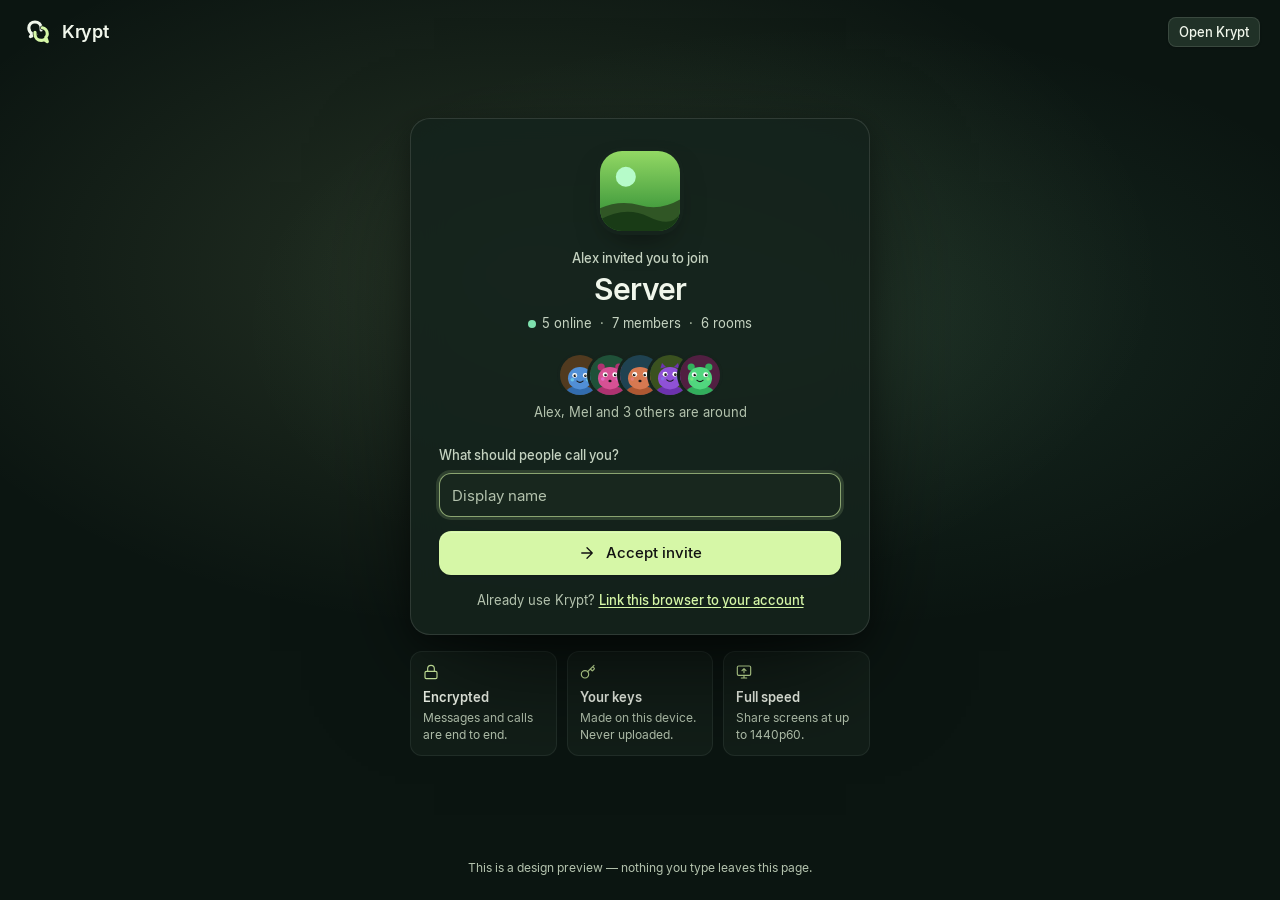
==== commit 09377f5a: "Redesign pass: new stylesheet, calmer call layout, finished details Rewrites krypt.css on one token " ====
--- a/join.html
+++ b/join.html
@@ -13,42 +13,55 @@
   <link rel="stylesheet" href="css/krypt.css">
   <style>
     body { overflow: auto; background: var(--well); }
-    .join { min-height: 100dvh; display: grid; grid-template-rows: auto 1fr auto; }
-    .join-top { display: flex; align-items: center; gap: 10px; padding: 18px 24px; }
-    .join-top b { font-size: 21px; font-weight: 600; letter-spacing: -.01em; }
+    .join { position: relative; min-height: 100dvh; display: grid; grid-template-rows: auto 1fr auto; overflow: hidden; }
+    .join::before { content: ''; position: absolute; inset: -10% -10% auto; height: 80%; pointer-events: none;
+      background: radial-gradient(closest-side at 42% 50%, rgb(var(--accent-rgb) / .13), transparent), radial-gradient(closest-side at 62% 58%, color-mix(in srgb, var(--presence) 10%, transparent), transparent); }
+    .join > * { position: relative; }
+    .join-top { display: flex; align-items: center; gap: 10px; height: 64px; padding: 0 20px 0 24px; }
+    .join-top .brand { width: 28px; height: 28px; }
+    .join-top .brand path:nth-of-type(2) { stroke: var(--well); }
+    .join-top b { font-size: 18px; font-weight: 600; letter-spacing: -.015em; }
     .join-top a { margin-left: auto; }
-    .join-main { position: relative; display: grid; place-items: center; align-content: center; padding: 24px 16px 48px; overflow: hidden; }
-    .join-main::before { content: ''; position: absolute; inset: -20% -10% auto; height: 70%; background: radial-gradient(closest-side at 42% 50%, rgb(var(--accent-rgb) / .14), transparent), radial-gradient(closest-side at 62% 58%, color-mix(in srgb, var(--presence) 10%, transparent), transparent); pointer-events: none; }
+    .join-main { display: grid; place-items: center; align-content: center; padding: 16px 16px 48px; }
     .join-main > div { width: min(460px, 100%); }
-    .invite { position: relative; width: 100%; padding: 32px 28px 24px; border-radius: 18px; text-align: center; background: color-mix(in srgb, var(--bg) 88%, transparent); border: 1px solid var(--line-2); box-shadow: var(--shadow-modal); backdrop-filter: blur(18px); animation: modal-in 420ms var(--ease-spring); }
-    .invite .ctile-lg { width: 84px; height: 84px; margin: 0 auto 18px; border-radius: 22px; overflow: hidden; box-shadow: 0 0 0 4px var(--bg), 0 12px 32px -10px rgb(0 0 0 / .6); }
+    .invite { width: 100%; padding: 32px 28px 24px; border-radius: 20px; text-align: center; background: color-mix(in srgb, var(--bg) 90%, transparent); border: 1px solid var(--line-2); box-shadow: var(--shadow-modal); backdrop-filter: blur(18px); animation: modal-in 420ms var(--ease-out); }
+    .invite .ctile-lg { width: 80px; height: 80px; margin: 0 auto 18px; border-radius: 22px; overflow: hidden; box-shadow: 0 0 0 4px var(--bg), 0 14px 32px -12px rgb(0 0 0 / .6); }
     .invite .ctile-lg svg { width: 100%; height: 100%; display: block; }
-    .invite small.kicker { display: block; font-size: var(--fs-caption); font-weight: 500; color: var(--text-2); }
-    .invite h1 { margin: 4px 0 6px; font-size: 30px; font-weight: 600; letter-spacing: -.02em; }
-    .invite .meta { display: flex; justify-content: center; gap: 16px; font-size: var(--fs-caption); color: var(--text-2); }
+    .invite .kicker { display: block; font-size: 13px; font-weight: 500; color: var(--text-2); }
+    .invite h1 { margin: 4px 0 8px; font-size: 30px; font-weight: 600; letter-spacing: -.025em; line-height: 1.15; }
+    .invite .meta { display: flex; flex-wrap: wrap; justify-content: center; gap: 4px 8px; font-size: 13px; color: var(--text-2); }
     .invite .meta span { display: inline-flex; align-items: center; gap: 6px; }
+    .invite .meta span + span::before { content: '·'; margin-right: 2px; color: var(--text-3); }
     .invite .meta i { width: 8px; height: 8px; border-radius: 50%; background: var(--presence); }
-    .invite .meta i.off { background: var(--text-4); }
-    .invite .who { display: flex; justify-content: center; margin: 20px 0 6px; }
-    .invite .who .avatar { margin: 0 -6px; box-shadow: 0 0 0 3px var(--bg); }
-    .invite .who-note { margin: 0 0 22px; font-size: var(--fs-caption); color: var(--text-3); }
-    .invite form { display: grid; gap: 10px; text-align: left; }
-    .invite label { font-size: var(--fs-caption); font-weight: 500; color: var(--text-2); }
-    .invite .btn.lg { width: 100%; justify-content: center; margin-top: 6px; }
-    .invite .alt { margin-top: 14px; font-size: var(--fs-caption); color: var(--text-3); }
+    .invite .who { --ring: var(--bg); display: flex; justify-content: center; margin: 22px 0 8px; }
+    .invite .who .avatar { margin: 0 -5px; box-shadow: 0 0 0 3px var(--bg); }
+    .invite .who-note { margin: 0 0 24px; font-size: 13px; color: var(--text-3); }
+    .invite form { display: grid; gap: 8px; text-align: left; }
+    .invite label { font-size: 13px; font-weight: 500; color: var(--text-2); }
+    .invite .input { height: 44px; font-size: 15px; border-radius: var(--r-lg); }
+    .invite .btn.lg { width: 100%; margin-top: 6px; }
+    .invite .alt { margin: 16px 0 0; font-size: 13px; color: var(--text-3); }
     .invite .alt a { font-weight: 500; }
-    .facts { display: grid; grid-template-columns: repeat(3, minmax(0, 1fr)); gap: 10px; width: 100%; margin: 16px auto 0; position: relative; }
-    .facts div { padding: 12px; border-radius: var(--r-lg); background: color-mix(in srgb, var(--bg) 70%, transparent); border: 1px solid var(--line); font-size: var(--fs-micro); color: var(--text-2); line-height: 1.45; }
-    .facts .i { display: block; margin-bottom: 6px; color: var(--accent-text); }
-    .facts b { display: block; color: var(--text); font-size: var(--fs-caption); font-weight: 600; }
-    .join-foot { padding: 16px 24px 24px; text-align: center; font-size: var(--fs-micro); color: var(--text-3); }
+    .facts { display: grid; grid-template-columns: repeat(3, minmax(0, 1fr)); gap: 10px; margin-top: 16px; }
+    .facts div { padding: 12px; border-radius: var(--r-lg); background: color-mix(in srgb, var(--bg) 72%, transparent); border: 1px solid var(--line); font-size: 12px; line-height: 1.45; color: var(--text-3); }
+    .facts .i { display: block; margin-bottom: 8px; color: var(--accent-text); }
+    .facts b { display: block; margin-bottom: 2px; font-size: 13px; font-weight: 600; color: var(--text); }
+    .join-foot { padding: 16px 24px 24px; text-align: center; font-size: 12px; color: var(--text-3); }
     .done { display: none; }
     .invite.accepted form, .invite.accepted .alt { display: none; }
-    .invite.accepted .done { display: block; animation: view-in var(--t-fade) var(--ease); }
-    .done .check { width: 56px; height: 56px; margin: 4px auto 12px; border-radius: 50%; display: grid; place-items: center; background: color-mix(in srgb, var(--success) 16%, transparent); color: var(--success); }
+    .invite.accepted .done { display: block; animation: view-in var(--t-slow) var(--ease-out); }
+    .done .check { width: 56px; height: 56px; margin: 4px auto 14px; border-radius: 50%; display: grid; place-items: center; background: color-mix(in srgb, var(--success) 16%, transparent); color: var(--success); animation: pop 420ms var(--spring); }
     .done .check .i { width: 28px; height: 28px; }
-    .done p { margin: 0 0 16px; color: var(--text-2); }
-    @media (max-width: 520px) { .facts { grid-template-columns: 1fr; } .facts div { display: grid; grid-template-columns: 20px 1fr; column-gap: 10px; } .facts .i { grid-row: span 2; margin: 1px 0 0; } .invite { padding: 28px 20px 20px; } .invite h1 { font-size: 26px; } }
+    .done h2 { margin: 0 0 6px; font-size: 21px; font-weight: 600; letter-spacing: -.015em; }
+    .done p { margin: 0 0 18px; font-size: 14px; color: var(--text-2); }
+    @media (max-width: 520px) {
+      .join-top { padding: 0 12px 0 16px; }
+      .invite { padding: 28px 20px 20px; border-radius: 18px; }
+      .invite h1 { font-size: 26px; }
+      .facts { grid-template-columns: 1fr; }
+      .facts div { display: grid; grid-template-columns: 20px 1fr; column-gap: 12px; }
+      .facts .i { grid-row: span 2; margin: 1px 0 0; }
+    }
   </style>
 </head>
 <body>
@@ -72,14 +85,16 @@
     const host = D.people[D.rooms[c.rooms[0]].owner];
     document.title = `Join ${c.name} — Krypt`;
 
-    document.body.innerHTML = `<div class="join">
-      <header class="join-top">${brandMark(30)}<b>Krypt</b><a class="btn sm ghost" href="index.html">Open Krypt</a></header>
+    const root = document.createElement('div');
+    document.body.append(root);
+    root.innerHTML = `<div class="join">
+      <header class="join-top">${brandMark(28)}<b>Krypt</b><a class="btn sm" href="index.html">Open Krypt</a></header>
       <main class="join-main"><div>
         <section class="invite" id="invite" aria-labelledby="joinTitle">
           <div class="ctile-lg">${communityTile(c.id + 'join', c.hue)}</div>
           <small class="kicker">${esc(host.name)} invited you to join</small>
           <h1 id="joinTitle">${esc(c.name)}</h1>
-          <div class="meta"><span><i></i>${online.length} online</span><span><i class="off"></i>${c.members.length} members</span><span>${c.rooms.length} rooms</span></div>
+          <div class="meta"><span><i></i>${online.length} online</span><span>${c.members.length} members</span><span>${c.rooms.length} rooms</span></div>
           <div class="who">${online.slice(0, 5).map((m) => `<span class="avatar md" title="${esc(D.people[m].name)}">${critter(m + D.people[m].name, D.people[m].hue)}</span>`).join('')}</div>
           <p class="who-note">${online.slice(0, 2).map((m) => esc(D.people[m].name)).join(', ')}${online.length > 2 ? ` and ${online.length - 2} others are around` : ' are around'}</p>
           <form id="joinForm" novalidate>
@@ -88,7 +103,7 @@
             <button class="btn primary lg" type="submit">${icon('arrowRight', 'sm')}Accept invite</button>
           </form>
           <p class="alt">Already use Krypt? <a href="index.html">Link this browser to your account</a></p>
-          <div class="done" role="status"><div class="check">${icon('check')}</div><h2 style="margin:0 0 6px;font-size:21px">You’re in</h2><p id="doneText"></p><a class="btn primary lg" href="index.html">${icon('message', 'sm')}Go to ${esc(c.name)}</a></div>
+          <div class="done" role="status"><div class="check">${icon('check')}</div><h2>You’re in</h2><p id="doneText"></p><a class="btn primary lg" href="index.html">${icon('message', 'sm')}Go to ${esc(c.name)}</a></div>
         </section>
         <div class="facts">
           <div>${icon('lock', 'sm')}<b>Encrypted</b>Messages and calls are end to end.</div>
@@ -105,11 +120,11 @@
     form.addEventListener('submit', (e) => {
       e.preventDefault();
       const name = input.value.trim();
-      if (!name) { input.focus(); input.style.borderColor = 'var(--danger)'; input.placeholder = 'Pick a name first'; return; }
+      if (!name) { input.focus(); input.classList.add('invalid'); input.placeholder = 'Pick a name first'; return; }
       document.getElementById('doneText').textContent = `Welcome, ${name}. A key for this browser was created and ${c.name} knows you’re coming.`;
       document.getElementById('invite').classList.add('accepted');
     });
-    input.addEventListener('input', () => { input.style.borderColor = ''; });
+    input.addEventListener('input', () => input.classList.remove('invalid'));
   </script>
 </body>
 </html>
--- a/css/krypt.css
+++ b/css/krypt.css
@@ -1,14 +1,16 @@
-/* Krypt Web — design system and shell.
-   Tokens mirror the client: src/ui/theme.h, krypt_style.h, workspace_layout.h.
-   Colours are written by js/theme.js from the same palette ramps. */
+/* Krypt Web
+   Palette tokens (--well … --danger-solid) are written at runtime by js/theme.js from the
+   same ramps as the Windows client. Everything below is derived from them, on one scale:
+   4px spacing steps, control heights 28/32/36/40, radii 8/12/16, one accent for meaning. */
 
 @font-face { font-family: Inter; font-weight: 400; font-style: normal; font-display: swap; src: url(../assets/fonts/Inter-Regular.ttf) format('truetype'); }
 @font-face { font-family: Inter; font-weight: 500; font-style: normal; font-display: swap; src: url(../assets/fonts/Inter-Medium.ttf) format('truetype'); }
 @font-face { font-family: Inter; font-weight: 600; font-style: normal; font-display: swap; src: url(../assets/fonts/Inter-SemiBold.ttf) format('truetype'); }
 @font-face { font-family: Inter; font-weight: 400; font-style: italic; font-display: swap; src: url(../assets/fonts/Inter-Italic.ttf) format('truetype'); }
 
+/* ================================================================== tokens */
 :root {
-  /* palette (overwritten at runtime) */
+  /* Fern (dark) until theme.js runs */
   --well: #0b1511; --bg: #15231c; --chrome: #101c16; --surface: #203127; --sunken: #19291f;
   --hover: #2b4132; --active: #38533c;
   --text: #f0f6eb; --text-2: #c4d2c0; --text-3: #a5b79f; --text-4: #738570;
@@ -16,744 +18,1171 @@
   --presence: #7ee0ae; --success: #b5e69f; --warning: #ffd28e; --danger: #ff8f87; --danger-solid: #c23b37;
   --accent-rgb: 214 247 167; --text-rgb: 240 246 235; --well-rgb: 11 21 17;
 
-  --line: rgb(var(--text-rgb) / .075);
-  --line-2: rgb(var(--text-rgb) / .13);
-  --line-strong: rgb(var(--text-rgb) / .22);
-  --sidebar: color-mix(in srgb, var(--bg) 62%, var(--chrome));
-
-  /* spacing (space::) */
-  --s-xxs: 2px; --s-xs: 4px; --s-sm: 6px; --s-md: 8px; --s-lg: 12px; --s-xl: 16px; --s-xxl: 20px; --s-3: 24px; --s-4: 32px; --s-5: 40px;
-  /* radius (radius::) */
-  --r-xs: 4px; --r-sm: 6px; --r-md: 6px; --r-lg: 10px; --r-xl: 14px; --r-pill: 999px;
-  /* type ramp — the client's seven sizes, tuned for CSS pixels */
-  --fs-micro: 11.5px; --fs-caption: 12.5px; --fs-label: 14.5px; --fs-body: 15.5px; --fs-row: 16.5px; --fs-lead: 19px; --fs-title: 21px; --fs-display: 34px;
-  /* shell bands */
-  --title-h: 58px; --band-h: 72px; --voice-h: 64px; --side-w: clamp(272px, 22.2vw, 352px);
-  /* motion — rate 22 ≈ 150 ms, 14 ≈ 250 ms */
-  --t-hover: 150ms; --t-indicator: 220ms; --t-fade: 250ms; --t-appear: 140ms;
-  --ease: cubic-bezier(.2, .8, .2, 1); --ease-spring: cubic-bezier(.34, 1.4, .64, 1);
-
-  --shadow-raised: 0 1px 0 rgb(255 255 255 / .03) inset, 0 1px 2px rgb(0 0 0 / .18);
-  --shadow-overlay: 0 12px 32px -8px rgb(0 0 0 / .5), 0 2px 6px rgb(0 0 0 / .25);
-  --shadow-modal: 0 32px 80px -16px rgb(0 0 0 / .65), 0 4px 16px rgb(0 0 0 / .3);
+  /* derived surfaces */
+  --line: rgb(var(--text-rgb) / .07);
+  --line-2: rgb(var(--text-rgb) / .12);
+  --line-strong: rgb(var(--text-rgb) / .2);
+  --tint: rgb(var(--text-rgb) / .035);
+  --tint-2: rgb(var(--text-rgb) / .07);
+  --sidebar: color-mix(in srgb, var(--bg) 55%, var(--chrome));
+  --nav-hover: color-mix(in srgb, var(--hover) 55%, var(--sidebar));
+  --nav-current: color-mix(in srgb, var(--active) 72%, var(--sidebar));
+  --field: color-mix(in srgb, var(--sunken) 70%, var(--bg));
+  --ring: var(--bg);
+
+  /* scale */
+  --gutter: 24px;
+  --r-sm: 6px; --r-md: 8px; --r-lg: 12px; --r-xl: 16px;
+  --fs-body: 15px;
+  --title-h: 56px; --band-h: 64px; --voice-h: 64px; --side-w: clamp(272px, 21vw, 320px);
+
+  /* motion */
+  --t-fast: 120ms; --t-med: 180ms; --t-slow: 260ms;
+  --ease: cubic-bezier(.2, .7, .2, 1); --ease-out: cubic-bezier(.16, 1, .3, 1); --spring: cubic-bezier(.34, 1.45, .64, 1);
+
+  /* depth */
+  --shadow-sm: 0 1px 2px rgb(0 0 0 / .2);
+  --shadow-pop: 0 18px 44px -14px rgb(0 0 0 / .62), 0 3px 10px rgb(0 0 0 / .24);
+  --shadow-modal: 0 40px 110px -24px rgb(0 0 0 / .74), 0 8px 24px rgb(0 0 0 / .3);
+
+  --font: Inter, system-ui, -apple-system, 'Segoe UI', Roboto, sans-serif;
+  --mono: 'Cascadia Code', 'JetBrains Mono', Consolas, ui-monospace, monospace;
   color-scheme: dark;
 }
 :root[data-theme="light"] {
-  --line: rgb(var(--text-rgb) / .09); --line-2: rgb(var(--text-rgb) / .14); --line-strong: rgb(var(--text-rgb) / .26);
-  --shadow-overlay: 0 12px 32px -8px rgb(20 30 50 / .25), 0 2px 6px rgb(20 30 50 / .1);
-  --shadow-modal: 0 32px 80px -16px rgb(20 30 50 / .35), 0 4px 16px rgb(20 30 50 / .12);
+  --line: rgb(var(--text-rgb) / .09);
+  --line-2: rgb(var(--text-rgb) / .15);
+  --line-strong: rgb(var(--text-rgb) / .26);
+  --tint: rgb(var(--text-rgb) / .035);
+  --tint-2: rgb(var(--text-rgb) / .065);
+  --field: color-mix(in srgb, var(--surface) 70%, var(--bg));
+  --shadow-sm: 0 1px 2px rgb(20 35 25 / .1);
+  --shadow-pop: 0 18px 44px -14px rgb(20 35 25 / .28), 0 3px 10px rgb(20 35 25 / .08);
+  --shadow-modal: 0 40px 110px -24px rgb(20 35 25 / .38), 0 8px 24px rgb(20 35 25 / .12);
   color-scheme: light;
 }
-:root[data-density="compact"] { --fs-body: 14.5px; }
-
+
+/* ================================================================== base */
 *, *::before, *::after { box-sizing: border-box; }
 html, body { height: 100%; }
 body {
   margin: 0; background: var(--well); color: var(--text);
-  font: 400 var(--fs-label)/1.4 Inter, system-ui, -apple-system, 'Segoe UI', sans-serif;
-  font-feature-settings: 'kern', 'calt'; -webkit-font-smoothing: antialiased; text-rendering: optimizeLegibility;
+  font: 400 14px/1.45 var(--font); font-feature-settings: 'kern', 'calt';
+  -webkit-font-smoothing: antialiased; -moz-osx-font-smoothing: grayscale; text-rendering: optimizeLegibility;
   overflow: hidden;
 }
-button, input, textarea, select { font: inherit; color: inherit; }
-button { cursor: pointer; background: none; border: 0; padding: 0; }
-a { color: var(--accent-text); text-underline-offset: 2px; }
-.i { width: 20px; height: 20px; fill: none; stroke: currentColor; stroke-width: 1.7; stroke-linecap: round; stroke-linejoin: round; flex: none; }
-.i.sm { width: 16px; height: 16px; } .i.xs { width: 14px; height: 14px; } .i.lg { width: 24px; height: 24px; }
-::selection { background: rgb(var(--accent-rgb) / .32); }
-:focus-visible { outline: 2px solid var(--accent); outline-offset: 2px; border-radius: var(--r-sm); }
-.sr-only { position: absolute; width: 1px; height: 1px; overflow: hidden; clip: rect(0 0 0 0); white-space: nowrap; }
-.skip { position: fixed; left: 12px; top: -60px; z-index: 999; padding: 10px 14px; background: var(--accent); color: var(--on-accent); border-radius: var(--r-md); transition: top var(--t-hover); }
+button, input, textarea, select { font: inherit; color: inherit; letter-spacing: inherit; }
+button { cursor: pointer; background: none; border: 0; padding: 0; text-align: inherit; }
+button:disabled { cursor: default; }
+a { color: var(--accent-text); text-decoration-thickness: 1px; text-underline-offset: 2px; }
+[hidden] { display: none !important; }
+h1, h2, h3, h4 { text-wrap: balance; }
+.i { width: 18px; height: 18px; fill: none; stroke: currentColor; stroke-width: 1.75; stroke-linecap: round; stroke-linejoin: round; flex: none; }
+.i.sm { width: 16px; height: 16px; } .i.xs { width: 14px; height: 14px; } .i.lg { width: 22px; height: 22px; }
+::selection { background: rgb(var(--accent-rgb) / .3); }
+:focus { outline: none; }
+:focus-visible { outline: 2px solid var(--accent); outline-offset: 2px; }
+.skip { position: fixed; left: 12px; top: -60px; z-index: 999; padding: 10px 14px; border-radius: var(--r-md); background: var(--accent); color: var(--on-accent); font-weight: 600; transition: top var(--t-fast); }
 .skip:focus { top: 12px; }
-
-/* scrollbars: quiet, firm under the pointer (apply_scrollbar_colors) */
-* { scrollbar-width: thin; scrollbar-color: rgb(var(--text-rgb) / .22) transparent; }
+.grow { flex: 1; }
+
+* { scrollbar-width: thin; scrollbar-color: rgb(var(--text-rgb) / .2) transparent; }
 *::-webkit-scrollbar { width: 10px; height: 10px; }
-*::-webkit-scrollbar-thumb { background: rgb(var(--text-rgb) / .18); border-radius: 99px; border: 3px solid transparent; background-clip: padding-box; }
-*::-webkit-scrollbar-thumb:hover { background-color: rgb(var(--text-rgb) / .4); }
-
-/* ------------------------------------------------------------------ shell */
+*::-webkit-scrollbar-thumb { background: rgb(var(--text-rgb) / .16); border-radius: 99px; border: 3px solid transparent; background-clip: padding-box; }
+*::-webkit-scrollbar-thumb:hover { background-color: rgb(var(--text-rgb) / .34); }
+
+kbd {
+  display: inline-grid; place-items: center; min-width: 20px; height: 20px; padding: 0 5px;
+  font: 500 11px/1 var(--font); color: var(--text-2); white-space: nowrap;
+  border-radius: 5px; background: var(--tint); border: 1px solid var(--line-2); box-shadow: 0 1px 0 var(--line-2);
+}
+
+/* ================================================================== primitives */
+.btn {
+  --h: 36px; height: var(--h); padding: 0 14px; display: inline-flex; align-items: center; justify-content: center; gap: 8px;
+  border-radius: var(--r-md); font-size: 14px; font-weight: 500; white-space: nowrap; text-decoration: none;
+  color: var(--text); background: var(--surface); border: 1px solid var(--line-2); box-shadow: var(--shadow-sm);
+  transition: background var(--t-fast), border-color var(--t-fast), color var(--t-fast), box-shadow var(--t-fast), transform 80ms;
+}
+.btn:hover { background: var(--hover); border-color: var(--line-strong); }
+.btn:active { transform: translateY(1px); }
+.btn .i { width: 16px; height: 16px; }
+.btn.primary { background: var(--accent); color: var(--on-accent); border-color: transparent; box-shadow: inset 0 1px 0 rgb(255 255 255 / .2), var(--shadow-sm); }
+.btn.primary:hover { background: var(--accent-hover); }
+.btn.primary:active { background: var(--accent-press); }
+.btn.ghost { background: transparent; border-color: transparent; box-shadow: none; color: var(--text-2); }
+.btn.ghost:hover { background: var(--tint-2); color: var(--text); }
+.btn.danger { background: transparent; color: var(--danger); border-color: color-mix(in srgb, var(--danger) 42%, transparent); box-shadow: none; }
+.btn.danger:hover { background: color-mix(in srgb, var(--danger-solid) 16%, transparent); border-color: color-mix(in srgb, var(--danger) 70%, transparent); }
+.btn:disabled, .btn:disabled:hover { opacity: .42; transform: none; }
+.btn.sm { --h: 30px; padding: 0 10px; gap: 6px; font-size: 13px; }
+.btn.lg { --h: 44px; padding: 0 20px; gap: 10px; font-size: 15px; border-radius: var(--r-lg); }
+.btn.lg .i { width: 18px; height: 18px; }
+
+.ibtn {
+  --h: 32px; width: var(--h); height: var(--h); flex: none; display: inline-grid; place-items: center;
+  border-radius: var(--r-md); color: var(--text-2);
+  transition: background var(--t-fast), color var(--t-fast), box-shadow var(--t-fast), transform 80ms;
+}
+.ibtn:hover, .ibtn[aria-expanded="true"] { background: var(--tint-2); color: var(--text); }
+.ibtn:active { transform: scale(.94); }
+.ibtn.on, .ibtn[aria-pressed="true"] { background: rgb(var(--accent-rgb) / .12); color: var(--accent-text); }
+.ibtn.sm { --h: 28px; }
+.ibtn.lg { --h: 40px; }
+.ibtn.boxed { border: 1px solid var(--line-2); }
+.ibtn.boxed:hover { border-color: var(--line-strong); }
+
+.input {
+  height: 36px; width: 100%; padding: 0 12px; border-radius: var(--r-md);
+  background: var(--field); border: 1px solid var(--line-2); color: var(--text); font-size: 14px;
+  transition: border-color var(--t-fast), box-shadow var(--t-fast), background var(--t-fast);
+}
+.input::placeholder { color: var(--text-3); }
+.input:hover { border-color: var(--line-strong); }
+.input:focus { outline: none; border-color: rgb(var(--accent-rgb) / .6); box-shadow: 0 0 0 3px rgb(var(--accent-rgb) / .14); }
+.input[readonly] { color: var(--text-2); }
+.input.sm { height: 32px; font-size: 13px; }
+textarea.input { height: auto; padding: 9px 12px; line-height: 1.5; resize: none; }
+.input.invalid { border-color: var(--danger); box-shadow: 0 0 0 3px color-mix(in srgb, var(--danger) 16%, transparent); }
+.input[type=number] { font-variant-numeric: tabular-nums; }
+
+.select {
+  appearance: none; -webkit-appearance: none; height: 36px; min-width: 240px; padding: 0 34px 0 12px;
+  border-radius: var(--r-md); border: 1px solid var(--line-2); color: var(--text); font-size: 14px; cursor: pointer;
+  background-color: var(--field);
+  background-image: linear-gradient(45deg, transparent 50%, var(--text-3) 50%), linear-gradient(135deg, var(--text-3) 50%, transparent 50%);
+  background-position: calc(100% - 17px) 55%, calc(100% - 12px) 55%;
+  background-size: 5px 5px; background-repeat: no-repeat;
+  transition: border-color var(--t-fast), box-shadow var(--t-fast);
+}
+.select:hover { border-color: var(--line-strong); }
+.select:focus-visible { outline: none; border-color: rgb(var(--accent-rgb) / .6); box-shadow: 0 0 0 3px rgb(var(--accent-rgb) / .14); }
+.select.sm { height: 30px; min-width: 116px; padding-left: 10px; font-size: 13px; }
+.select option { background: var(--surface); color: var(--text); }
+
+.toggle { position: relative; width: 36px; height: 20px; flex: none; border-radius: 99px; background: var(--line-strong); transition: background var(--t-med); }
+.toggle::after { content: ''; position: absolute; top: 2px; left: 2px; width: 16px; height: 16px; border-radius: 50%; background: #fff; box-shadow: 0 1px 2px rgb(0 0 0 / .35); transition: transform var(--t-med) var(--spring), background var(--t-med); }
+.toggle:hover { background: color-mix(in srgb, var(--line-strong) 70%, var(--text-3)); }
+.toggle[aria-checked="true"] { background: var(--accent); }
+.toggle[aria-checked="true"]::after { transform: translateX(16px); background: var(--on-accent); }
+
+.seg { display: inline-flex; max-width: 100%; padding: 3px; gap: 2px; border-radius: 10px; background: var(--field); border: 1px solid var(--line); }
+.seg button {
+  height: 30px; padding: 0 12px; display: inline-flex; align-items: center; justify-content: center; gap: 6px;
+  border-radius: 7px; font-size: 13px; font-weight: 500; color: var(--text-2); white-space: nowrap;
+  transition: background var(--t-fast), color var(--t-fast), box-shadow var(--t-fast);
+}
+.seg button:hover { color: var(--text); background: var(--tint); }
+.seg button[aria-pressed="true"] { background: var(--surface); color: var(--text); box-shadow: 0 0 0 1px var(--line-2), var(--shadow-sm); }
+
+input[type=range] { -webkit-appearance: none; appearance: none; width: 240px; height: 20px; margin: 0; background: transparent; cursor: pointer; }
+input[type=range]::-webkit-slider-runnable-track { height: 4px; border-radius: 99px; background: linear-gradient(90deg, var(--accent) var(--p, 50%), var(--line-2) var(--p, 50%)); }
+input[type=range]::-webkit-slider-thumb { -webkit-appearance: none; width: 16px; height: 16px; margin-top: -6px; border-radius: 50%; background: var(--text); box-shadow: 0 1px 3px rgb(0 0 0 / .4); transition: box-shadow var(--t-fast); }
+input[type=range]:hover::-webkit-slider-thumb, input[type=range]:focus-visible::-webkit-slider-thumb { box-shadow: 0 0 0 5px rgb(var(--accent-rgb) / .18), 0 1px 3px rgb(0 0 0 / .4); }
+input[type=range]::-moz-range-track { height: 4px; border-radius: 99px; background: var(--line-2); }
+input[type=range]::-moz-range-progress { height: 4px; border-radius: 99px; background: var(--accent); }
+input[type=range]::-moz-range-thumb { width: 16px; height: 16px; border: 0; border-radius: 50%; background: var(--text); box-shadow: 0 1px 3px rgb(0 0 0 / .4); }
+input[type=range]:focus-visible { outline-offset: 4px; border-radius: 4px; }
+input[type=range].hue::-webkit-slider-runnable-track { height: 8px; background: linear-gradient(90deg, hsl(0 62% 56%), hsl(60 62% 56%), hsl(120 62% 50%), hsl(180 62% 50%), hsl(240 62% 62%), hsl(300 62% 58%), hsl(359 62% 56%)); }
+input[type=range].hue::-webkit-slider-thumb { margin-top: -4px; }
+input[type=range].hue::-moz-range-track { height: 8px; background: linear-gradient(90deg, hsl(0 62% 56%), hsl(60 62% 56%), hsl(120 62% 50%), hsl(180 62% 50%), hsl(240 62% 62%), hsl(300 62% 58%), hsl(359 62% 56%)); }
+input[type=range].hue::-moz-range-progress { background: transparent; }
+
+input[type=color] { width: 40px; height: 32px; padding: 3px; border-radius: var(--r-md); border: 1px solid var(--line-2); background: var(--field); cursor: pointer; }
+input[type=color]::-webkit-color-swatch-wrapper { padding: 0; }
+input[type=color]::-webkit-color-swatch { border: 0; border-radius: 5px; }
+input[type=color]::-moz-color-swatch { border: 0; border-radius: 5px; }
+
+.badge { min-width: 18px; height: 18px; padding: 0 5px; flex: none; border-radius: 99px; display: inline-grid; place-items: center; font-size: 11px; font-weight: 700; line-height: 1; background: var(--accent); color: var(--on-accent); font-variant-numeric: tabular-nums; }
+
+/* people are round, rooms are square */
+.avatar { --sz: 36px; position: relative; flex: none; width: var(--sz); height: var(--sz); border-radius: 50%; display: inline-grid; place-items: center; user-select: none; }
+.avatar svg.art { width: 100%; height: 100%; border-radius: 50%; display: block; }
+.avatar.xs { --sz: 20px; } .avatar.sm { --sz: 28px; } .avatar.md { --sz: 40px; } .avatar.lg { --sz: 72px; } .avatar.xl { --sz: 88px; }
+.avatar .dot { position: absolute; right: -1px; bottom: -1px; width: max(9px, 28%); height: max(9px, 28%); border-radius: 50%; background: var(--presence); box-shadow: 0 0 0 2px var(--ring); }
+.avatar .dot.idle { background: var(--warning); } .avatar .dot.dnd { background: var(--danger); } .avatar .dot.offline { background: var(--text-4); }
+.avatar.speaking { box-shadow: 0 0 0 2px var(--ring), 0 0 0 4px var(--accent); }
+.rtile {
+  --sz: 36px; position: relative; flex: none; width: var(--sz); height: var(--sz); border-radius: 11px;
+  display: grid; place-items: center; font-size: 15px; font-weight: 600; letter-spacing: -.01em; user-select: none;
+  color: hsl(var(--h) 72% 84%); background: color-mix(in oklab, hsl(var(--h) 52% 46%) 40%, var(--surface));
+  box-shadow: inset 0 0 0 1px rgb(255 255 255 / .06);
+}
+:root[data-theme="light"] .rtile { color: hsl(var(--h) 55% 27%); background: color-mix(in oklab, hsl(var(--h) 60% 62%) 32%, var(--surface)); box-shadow: inset 0 0 0 1px rgb(0 0 0 / .05); }
+.rtile .live { position: absolute; right: -2px; bottom: -2px; width: 11px; height: 11px; border-radius: 50%; background: var(--presence); box-shadow: 0 0 0 2px var(--ring); }
+
+.empty { flex: 1; display: grid; place-items: center; text-align: center; padding: 40px 24px; color: var(--text-3); }
+.empty .glyph { width: 56px; height: 56px; margin: 0 auto 16px; border-radius: 16px; display: grid; place-items: center; background: rgb(var(--accent-rgb) / .1); color: var(--accent-text); }
+.empty .glyph .i { width: 26px; height: 26px; }
+.empty h3 { margin: 0 0 6px; color: var(--text); font-size: 17px; font-weight: 600; }
+.empty p { margin: 0 auto; max-width: 360px; font-size: 14px; line-height: 1.5; }
+
+/* ================================================================== shell */
 .app {
   display: grid; height: 100dvh; background: var(--bg);
   grid-template-columns: var(--side-w) minmax(0, 1fr);
   grid-template-rows: var(--title-h) var(--band-h) minmax(0, 1fr) var(--voice-h);
   grid-template-areas: "title title" "community tabs" "side main" "voice voice";
 }
-.titlebar { grid-area: title; }
-.community { grid-area: community; }
-.tabs { grid-area: tabs; }
-.side { grid-area: side; }
-.main { grid-area: main; }
-.voicebar { grid-area: voice; }
-
-/* Title bar */
-.titlebar {
-  display: flex; align-items: center; gap: var(--s-lg); padding: 0 var(--s-lg) 0 var(--s-xl);
-  background: var(--chrome); border-bottom: 1px solid var(--line); position: relative; z-index: 5;
-}
+.only-mobile { display: none !important; }
+
+/* title bar */
+.titlebar { grid-area: title; position: relative; z-index: 5; display: flex; align-items: center; gap: 12px; padding: 0 12px 0 16px; background: var(--chrome); border-bottom: 1px solid var(--line); --ring: var(--chrome); }
 .brandline { display: flex; align-items: center; gap: 10px; }
-.brandline b { font-size: 21px; font-weight: 600; letter-spacing: -.01em; }
-.version { font-size: var(--fs-micro); font-weight: 500; padding: 1px 6px; border-radius: var(--r-xs); color: var(--text-2); background: rgb(var(--accent-rgb) / .12); border: 1px solid rgb(var(--accent-rgb) / .55); font-variant-numeric: tabular-nums; }
-.online-stack { display: flex; align-items: center; margin-left: var(--s-md); padding: 4px 8px 4px 4px; border-radius: var(--r-pill); transition: background var(--t-hover); }
-.online-stack:hover, .online-stack[aria-expanded="true"] { background: var(--hover); }
-.online-stack:hover .avatar { box-shadow: 0 0 0 3px color-mix(in srgb, var(--chrome) 40%, var(--hover)); }
-.online-stack .avatar { margin-right: -6px; box-shadow: 0 0 0 3px var(--chrome); transition: transform var(--t-hover) var(--ease); }
+.brandline .brand { width: 26px; height: 26px; }
+.brandline b { font-size: 17px; font-weight: 600; letter-spacing: -.015em; }
+.version { height: 20px; padding: 0 6px; display: inline-grid; place-items: center; border-radius: 6px; border: 1px solid var(--line-2); font-size: 11px; font-weight: 500; color: var(--text-3); font-variant-numeric: tabular-nums; }
+.online-stack { --ring: var(--chrome); display: flex; align-items: center; margin-left: 6px; padding: 4px 10px 4px 4px; border-radius: 99px; transition: background var(--t-fast); }
+.online-stack:hover, .online-stack[aria-expanded="true"] { --ring: color-mix(in srgb, var(--chrome) 92%, var(--text)); background: var(--ring); }
+.online-stack .avatar { --sz: 26px; margin-right: -6px; box-shadow: 0 0 0 2px var(--ring); transition: transform var(--t-fast) var(--ease); }
 .online-stack:hover .avatar { transform: translateY(-1px); }
-.online-stack .avatar:nth-child(2) { transition-delay: 20ms; } .online-stack .avatar:nth-child(3) { transition-delay: 40ms; } .online-stack .avatar:nth-child(4) { transition-delay: 60ms; } .online-stack .avatar:nth-child(5) { transition-delay: 80ms; }
-.online-stack .more { margin-left: 14px; font-size: var(--fs-caption); font-weight: 500; color: var(--text-2); font-variant-numeric: tabular-nums; }
+.online-stack .avatar .dot { width: 9px; height: 9px; }
+.online-stack .more { margin-left: 14px; font-size: 12px; font-weight: 500; color: var(--text-2); font-variant-numeric: tabular-nums; }
 .titlebar .spacer { flex: 1; }
 .search-trigger {
-  display: flex; align-items: center; gap: 10px; height: 36px; min-width: 260px; padding: 0 8px 0 12px;
-  border-radius: var(--r-md); background: var(--sunken); border: 1px solid var(--line); color: var(--text-3);
-  transition: background var(--t-hover), border-color var(--t-hover), color var(--t-hover);
-}
-.search-trigger:hover { background: var(--hover); color: var(--text-2); border-color: var(--line-2); }
+  display: flex; align-items: center; gap: 8px; width: 280px; height: 32px; padding: 0 5px 0 10px;
+  border-radius: var(--r-md); background: var(--tint); border: 1px solid var(--line-2); color: var(--text-3); font-size: 13px;
+  transition: background var(--t-fast), border-color var(--t-fast), color var(--t-fast);
+}
+.search-trigger:hover { background: var(--tint-2); border-color: var(--line-strong); color: var(--text-2); }
 .search-trigger span { flex: 1; text-align: left; }
-kbd, .kbd { font: 500 11px/1 Inter, sans-serif; padding: 3px 6px; border-radius: 5px; background: rgb(var(--text-rgb) / .07); border: 1px solid var(--line-2); border-bottom-width: 2px; color: var(--text-2); white-space: nowrap; }
-.me-button { position: relative; border-radius: 50%; }
-
-/* Buttons */
-.ibtn {
-  width: 40px; height: 40px; display: inline-grid; place-items: center; border-radius: var(--r-md); color: var(--text-2);
-  transition: background var(--t-hover), color var(--t-hover), transform 80ms;
-}
-.ibtn:hover { background: var(--hover); color: var(--text); }
-.ibtn:active { transform: scale(.94); background: var(--active); }
-.ibtn.boxed { background: var(--sunken); border: 1px solid var(--line); }
-.ibtn.boxed:hover { background: var(--hover); border-color: var(--line-2); }
-.ibtn.sm { width: 32px; height: 32px; }
-.ibtn.on { color: var(--accent-text); background: rgb(var(--accent-rgb) / .12); }
-.btn {
-  height: 40px; padding: 0 var(--s-xl); display: inline-flex; align-items: center; gap: var(--s-md); border-radius: var(--r-md); text-decoration: none;
-  font-weight: 500; font-size: var(--fs-label); white-space: nowrap; border: 1px solid var(--line-2); background: var(--surface); color: var(--text);
-  transition: background var(--t-hover), border-color var(--t-hover), transform 80ms, box-shadow var(--t-hover);
-}
-.btn:hover { background: var(--hover); border-color: var(--line-strong); }
-.btn:active { transform: translateY(1px); }
-.btn.primary { background: var(--accent); border-color: transparent; color: var(--on-accent); }
-.btn.primary:hover { background: var(--accent-hover); box-shadow: 0 6px 20px -6px rgb(var(--accent-rgb) / .6); }
-.btn.primary:active { background: var(--accent-press); }
-.btn.danger { background: rgb(var(--accent-rgb) / 0); border-color: color-mix(in srgb, var(--danger) 55%, transparent); color: var(--danger); }
-.btn.danger:hover { background: color-mix(in srgb, var(--danger-solid) 25%, transparent); }
-.btn.ghost { background: transparent; border-color: transparent; color: var(--text-2); }
-.btn.ghost:hover { background: var(--hover); color: var(--text); }
-.btn:disabled, .btn:disabled:hover { opacity: .45; cursor: default; background: transparent; transform: none; box-shadow: none; }
-.btn.sm { height: 32px; padding: 0 12px; font-size: var(--fs-caption); }
-.btn.lg { height: 48px; padding: 0 22px; font-size: 15.5px; border-radius: var(--r-lg); }
-
-.input { height: 40px; width: 100%; padding: 0 12px; border-radius: var(--r-md); background: var(--sunken); border: 1px solid var(--line-2); outline: 0; transition: border-color var(--t-hover), box-shadow var(--t-hover), background var(--t-hover); }
-.input:hover { border-color: var(--line-strong); }
-.input:focus { border-color: rgb(var(--accent-rgb) / .55); box-shadow: 0 0 0 3px rgb(var(--accent-rgb) / .1); }
-.input[readonly] { color: var(--text-2); }
-.input.sm { height: 36px; }
-.input::placeholder { color: var(--text-3); }
-
-/* Avatars: procedural critters, initials fallback */
-.avatar { position: relative; flex: none; width: 36px; height: 36px; border-radius: 50%; display: inline-grid; place-items: center; font-weight: 600; font-size: 13px; color: #fff; background: var(--hue-bg, #555); user-select: none; }
-.avatar svg.art { width: 100%; height: 100%; border-radius: 50%; display: block; }
-.avatar.xs { width: 22px; height: 22px; font-size: 10px; } .avatar.sm { width: 28px; height: 28px; }
-.avatar.md { width: 44px; height: 44px; } .avatar.lg { width: 72px; height: 72px; } .avatar.xl { width: 96px; height: 96px; }
-.avatar .dot { position: absolute; right: -1px; bottom: -1px; width: 32%; height: 32%; min-width: 9px; min-height: 9px; border-radius: 50%; background: var(--presence); box-shadow: 0 0 0 2.5px var(--dot-ring, var(--chrome)); }
-.avatar .dot.idle { background: var(--warning); } .avatar .dot.dnd { background: var(--danger); } .avatar .dot.offline { background: var(--text-4); }
-.avatar.speaking { box-shadow: 0 0 0 2px var(--bg), 0 0 0 4px var(--accent); }
-
-/* Community card */
+.titlebar > .ibtn { --h: 36px; }
+.me-button { margin-left: 2px; border-radius: 50%; transition: box-shadow var(--t-fast); }
+.me-button .avatar { --sz: 32px; }
+.me-button:hover, .me-button[aria-expanded="true"] { box-shadow: 0 0 0 3px var(--tint-2); }
+
+/* community switcher */
 .community {
-  display: flex; align-items: center; gap: var(--s-lg); padding: 0 var(--s-xl); background: var(--sidebar);
-  border-right: 1px solid var(--line); border-bottom: 1px solid var(--line); text-align: left; width: 100%;
-  transition: background var(--t-hover);
-}
-.community:hover { background: color-mix(in srgb, var(--sidebar) 70%, var(--hover)); }
-.community .ctile { display: block; width: 56px; height: 56px; border-radius: var(--r-lg); overflow: hidden; flex: none; box-shadow: var(--shadow-raised); }
-.community .ctile svg { display: block; }
-.community .meta { flex: 1; min-width: 0; line-height: 1.25; }
-.community small { display: block; font-size: var(--fs-micro); font-weight: 500; color: var(--text-2); }
-.community strong { display: block; font-size: var(--fs-row); font-weight: 600; white-space: nowrap; overflow: hidden; text-overflow: ellipsis; }
-.community span { font-size: var(--fs-caption); color: var(--text-2); }
-.community .i { color: var(--text-2); transition: transform var(--t-fade) var(--ease); }
-.community[aria-expanded="true"] .i { transform: rotate(180deg); }
-
-/* Side lists */
-.side { background: var(--sidebar); border-right: 1px solid var(--line); display: flex; flex-direction: column; min-height: 0; }
-.section { display: flex; flex-direction: column; min-height: 0; }
-.section.rooms { flex: 1; }
-.section + .section { border-top: 1px solid var(--line); }
-.section-head { display: flex; align-items: center; justify-content: space-between; padding: 12px 16px 8px; }
-.section-head h2 { margin: 0; font-size: var(--fs-row); font-weight: 600; }
-.section-head .ibtn { background: var(--surface); width: 32px; height: 32px; }
-.list { overflow-y: auto; padding: 2px 0 8px; }
-.row {
-  position: relative; display: flex; align-items: center; gap: var(--s-lg); width: 100%; min-height: 68px; padding: 10px 16px; text-align: left;
-  transition: background var(--t-hover);
-}
-.row:hover { background: var(--hover); }
-.row[aria-current="true"] { background: var(--active); }
-.row::before { content: ''; position: absolute; left: 0; top: 10px; bottom: 10px; width: 3px; border-radius: 0 3px 3px 0; background: var(--accent); transform: scaleY(0); transition: transform var(--t-indicator) var(--ease-spring); }
-.row[aria-current="true"]::before { transform: scaleY(1); }
-.row .body { flex: 1; min-width: 0; }
-.row .top { display: flex; align-items: baseline; gap: 8px; }
-.row .name { flex: 1; font-size: var(--fs-row); font-weight: 600; white-space: nowrap; overflow: hidden; text-overflow: ellipsis; }
-.row .time { font-size: var(--fs-micro); color: var(--text-2); font-weight: 500; font-variant-numeric: tabular-nums; }
-.row .sub { display: block; flex: 1; min-width: 0; margin-top: 2px; font-size: var(--fs-caption); color: var(--text-2); white-space: nowrap; overflow: hidden; text-overflow: ellipsis; }
-.row .sub .i { width: 14px; height: 14px; margin-right: 6px; vertical-align: -2px; color: var(--accent-text); }
-.row .sub.live { color: var(--accent-text); }
-.row .top .badge { flex: none; }
-.row .badge { margin-left: auto; }
-.badge { min-width: 20px; height: 20px; padding: 0 6px; border-radius: var(--r-pill); display: inline-grid; place-items: center; font-size: 11px; font-weight: 600; background: var(--accent); color: var(--on-accent); font-variant-numeric: tabular-nums; }
-.row .unread-dot { width: 8px; height: 8px; border-radius: 50%; background: var(--accent); }
-.row.unread .name { color: var(--text); }
-.row:not(.unread) .name { color: color-mix(in srgb, var(--text) 92%, var(--text-2)); }
-.side .footer-note { padding: 10px 16px 12px; font-size: var(--fs-micro); color: var(--text-3); display: flex; align-items: center; gap: 6px; border-top: 1px solid var(--line); white-space: nowrap; }
+  grid-area: community; width: 100%; display: flex; align-items: center; gap: 12px; padding: 0 12px 0 16px; text-align: left;
+  background: var(--sidebar); border-right: 1px solid var(--line); border-bottom: 1px solid var(--line); transition: background var(--t-fast);
+}
+.community:hover, .community[aria-expanded="true"] { background: var(--nav-hover); }
+.community .ctile { width: 40px; height: 40px; flex: none; border-radius: 11px; overflow: hidden; box-shadow: inset 0 0 0 1px rgb(255 255 255 / .06), var(--shadow-sm); }
+.community .ctile svg { display: block; width: 100%; height: 100%; }
+.community .meta { flex: 1; min-width: 0; display: grid; line-height: 1.25; }
+.community small { font-size: 11px; font-weight: 500; color: var(--text-3); }
+.community strong { font-size: 15px; font-weight: 600; letter-spacing: -.005em; white-space: nowrap; overflow: hidden; text-overflow: ellipsis; }
+.community .meta > span { font-size: 12px; color: var(--text-3); }
+.community > .i { color: var(--text-3); transition: transform var(--t-med) var(--ease); }
+.community[aria-expanded="true"] > .i { transform: rotate(180deg); }
+
+/* sidebar */
+.side { grid-area: side; display: flex; flex-direction: column; min-height: 0; background: var(--sidebar); border-right: 1px solid var(--line); --ring: var(--sidebar); }
+.section { display: flex; flex-direction: column; min-height: 0; flex: 0 1 auto; }
+.section.rooms { min-height: 150px; }
+.section.dms { min-height: 124px; }
+.section-head { display: flex; align-items: center; justify-content: space-between; height: 44px; flex: none; padding: 8px 10px 0 16px; }
+.section-head h2 { margin: 0; font-size: 11px; font-weight: 600; letter-spacing: .07em; text-transform: uppercase; color: var(--text-3); }
+.section-head .ibtn { --h: 26px; color: var(--text-3); }
+.section-head .ibtn:hover { color: var(--text); }
+.list { overflow-y: auto; padding: 2px 0 8px; --fs: #000; --fe: #000; mask-image: linear-gradient(var(--fs), #000 20px, #000 calc(100% - 20px), var(--fe)); }
+.list.fade-start { --fs: transparent; } .list.fade-end { --fe: transparent; }
+.row { position: relative; width: 100%; min-height: 56px; display: flex; align-items: center; gap: 12px; padding: 8px 12px 8px 16px; text-align: left; transition: background var(--t-fast); }
+.row:hover { --ring: var(--nav-hover); background: var(--nav-hover); }
+.row[aria-current="true"] { --ring: var(--nav-current); background: var(--nav-current); }
+.row::before { content: ''; position: absolute; left: 0; top: 0; bottom: 0; width: 3px; background: var(--accent); transform: scaleX(0); transform-origin: left; transition: transform var(--t-med) var(--ease); }
+.row[aria-current="true"]::before { transform: none; }
+.row.became-current::before { animation: bar-in 240ms var(--ease-out); }
+@keyframes bar-in { from { transform: scaleY(.2); opacity: 0; } }
+.row .avatar { --sz: 36px; }
+.row .body { flex: 1; min-width: 0; display: grid; gap: 1px; }
+.row .top { display: flex; align-items: center; gap: 8px; min-width: 0; }
+.row .name { flex: 1; min-width: 0; font-size: 14px; font-weight: 600; color: var(--text); white-space: nowrap; overflow: hidden; text-overflow: ellipsis; }
+.row:not(.unread):not([aria-current="true"]) .name { color: var(--text-2); font-weight: 500; }
+.row .time { flex: none; font-size: 11px; color: var(--text-3); font-variant-numeric: tabular-nums; }
+.row .sub { display: block; flex: 1; min-width: 0; font-size: 12.5px; color: var(--text-3); white-space: nowrap; overflow: hidden; text-overflow: ellipsis; }
+.row.unread .sub, .row[aria-current="true"] .sub { color: var(--text-2); }
+.row .sub.live { color: var(--presence); }
+.row .sub .i { width: 13px; height: 13px; margin-right: 5px; vertical-align: -2px; }
+.muted-mark { display: inline-flex; margin-left: 6px; vertical-align: -1px; color: var(--text-3); }
+.muted-mark .i { width: 13px; height: 13px; }
+.side .footer-note { margin-top: auto; flex: none; display: flex; align-items: center; gap: 6px; height: 40px; padding: 0 16px; border-top: 1px solid var(--line); font-size: 11.5px; color: var(--text-3); white-space: nowrap; }
 .side .footer-note .i { color: var(--success); }
 
-/* Channel tabs */
-.tabs { display: flex; align-items: stretch; gap: 4px; padding: 0 12px 0 20px; background: var(--bg); border-bottom: 1px solid var(--line); min-width: 0; position: relative; }
-.tabstrip { position: relative; display: flex; align-items: stretch; gap: 2px; overflow-x: auto; scrollbar-width: none; flex: 1; min-width: 0; --fs: #000; --fe: #000; mask-image: linear-gradient(90deg, var(--fs), #000 40px, #000 calc(100% - 40px), var(--fe)); }
-.tabstrip.fade-start { --fs: transparent; } .tabstrip.fade-end { --fe: transparent; }
-.list { --fs: #000; --fe: #000; mask-image: linear-gradient(var(--fs), #000 24px, #000 calc(100% - 24px), var(--fe)); }
-.list.fade-start { --fs: transparent; } .list.fade-end { --fe: transparent; }
-.tabstrip::-webkit-scrollbar { display: none; }
+/* channel tabs */
+.tabs { grid-area: tabs; position: relative; min-width: 0; display: flex; align-items: center; gap: 8px; padding: 0 12px 0 16px; background: var(--bg); border-bottom: 1px solid var(--line); }
+.tabstrip { position: relative; flex: 1; min-width: 0; height: 100%; display: flex; align-items: center; gap: 2px; overflow: hidden; }
 .tab {
-  position: relative; display: flex; align-items: center; gap: 8px; padding: 0 14px; white-space: nowrap; color: var(--text-2);
-  font-size: var(--fs-label); font-weight: 500; transition: color var(--t-hover), background var(--t-hover);
-}
-.tab::after { content: ''; position: absolute; inset: 12px 0 0; border-radius: var(--r-md) var(--r-md) 0 0; background: var(--hover); opacity: 0; z-index: -1; transition: opacity var(--t-hover), background var(--t-hover); }
-.tab:hover { color: var(--text); } .tab:hover::after { opacity: .55; }
-.tab[aria-selected="true"] { color: var(--text); font-weight: 600; }
-.tab[aria-selected="true"]::after { opacity: 1; background: color-mix(in srgb, var(--active) 70%, var(--bg)); }
-.tab .i { color: var(--text-3); transition: color var(--t-hover); }
-.tab:hover .i, .tab[aria-selected="true"] .i { color: var(--text); }
-.tabstrip { isolation: isolate; }
-.tab .count { display: inline-flex; align-items: center; gap: 3px; height: 20px; padding: 0 6px; border-radius: var(--r-pill); font-size: 11px; background: rgb(var(--accent-rgb) / .16); color: var(--accent-text); }
-.tab .tab-dot { width: 7px; height: 7px; border-radius: 50%; background: var(--accent); }
-.tab-indicator { position: absolute; bottom: 0; height: 3px; border-radius: 3px 3px 0 0; background: var(--accent); transition: left var(--t-indicator) var(--ease), width var(--t-indicator) var(--ease); box-shadow: 0 0 12px rgb(var(--accent-rgb) / .45); pointer-events: none; }
-.tabs .tools { display: flex; align-items: center; gap: 8px; flex: none; padding-left: 8px; }
-.tabs .tools .ibtn { width: 32px; height: 32px; border-radius: 50%; background: var(--surface); border: 1px solid var(--line); }
-.tabs .tools .ibtn.sq { border-radius: var(--r-md); }
-.tabs .tools .ibtn:hover { background: var(--hover); border-color: var(--line-2); }
-.tabs .tools .room-settings { height: 38px; margin-left: 4px; padding: 0 14px; border-radius: var(--r-md); background: var(--sunken); border-color: var(--line-strong); font-size: var(--fs-label); }
-.tabs .tools .room-settings:hover { background: var(--hover); }
-.tab-select { display: none; flex: 1; min-width: 0; align-self: center; height: 42px; padding: 0 12px 0 16px; align-items: center; gap: 10px; border-radius: var(--r-lg); background: var(--sunken); border: 1px solid var(--line-strong); font-size: var(--fs-row); font-weight: 500; text-align: left; transition: background var(--t-hover), border-color var(--t-hover); }
-.tab-select:hover, .tab-select[aria-expanded="true"] { background: var(--hover); }
-.tab-select span { flex: 1; min-width: 0; white-space: nowrap; overflow: hidden; text-overflow: ellipsis; }
-.tab-select .i { color: var(--text-2); }
-
-/* Main area */
-.main { position: relative; display: flex; flex-direction: column; min-width: 0; min-height: 0; background: var(--bg); }
-.view { position: relative; display: flex; flex-direction: column; flex: 1; min-height: 0; animation: view-in var(--t-fade) var(--ease); }
+  position: relative; flex: none; height: 36px; display: flex; align-items: center; gap: 8px; padding: 0 12px;
+  border-radius: var(--r-md) var(--r-md) 3px 3px; font-size: 14px; font-weight: 500; color: var(--text-2); white-space: nowrap;
+  transition: color var(--t-fast), background var(--t-fast);
+}
+.tab:hover { color: var(--text); background: var(--tint); }
+.tab[aria-selected="true"] { color: var(--text); font-weight: 600; background: color-mix(in srgb, var(--active) 50%, var(--bg)); }
+.tab .i { width: 17px; height: 17px; color: var(--text-3); transition: color var(--t-fast); }
+.tab:hover .i, .tab[aria-selected="true"] .i { color: currentColor; }
+.tab .count { display: inline-flex; align-items: center; gap: 3px; height: 18px; padding: 0 6px; border-radius: 99px; font-size: 11px; font-weight: 600; font-variant-numeric: tabular-nums; background: color-mix(in srgb, var(--presence) 14%, transparent); color: var(--presence); }
+.tab .count .i { width: 11px; height: 11px; color: currentColor; }
+.tab .tab-dot { width: 6px; height: 6px; border-radius: 50%; background: var(--accent); }
+.tab .muted-mark { margin-left: 0; }
+.tab-indicator { position: absolute; bottom: calc((100% - 36px) / 2); height: 2px; border-radius: 2px; background: var(--accent); pointer-events: none; transition: left var(--t-med) var(--ease), width var(--t-med) var(--ease); }
+.tabs .tools { display: flex; align-items: center; gap: 4px; flex: none; }
+.tabs .tools .more-btn { width: auto; min-width: 32px; padding: 0 6px 0 8px; gap: 2px; display: inline-flex; align-items: center; font-size: 12px; font-weight: 600; font-variant-numeric: tabular-nums; }
+.tabs .tools .more-btn span:empty { display: none; }
+.tabs .tools .room-settings { --h: 32px; margin-left: 6px; padding: 0 12px; font-size: 13px; background: transparent; color: var(--text-2); box-shadow: none; }
+.tabs .tools .room-settings:hover { background: var(--tint-2); color: var(--text); }
+.tab-select { display: none; }
+
+/* ================================================================== main */
+.main { grid-area: main; position: relative; min-width: 0; min-height: 0; display: flex; flex-direction: column; background: var(--bg); --ring: var(--bg); }
+.view { position: relative; flex: 1; min-height: 0; display: flex; flex-direction: column; animation: view-in var(--t-slow) var(--ease-out); }
 @keyframes view-in { from { opacity: 0; transform: translateY(4px); } }
-.chead { display: flex; align-items: center; gap: 12px; padding: 14px 20px 10px 22px; }
-.chead .titles { flex: 1; min-width: 0; }
-.chead h1 { margin: 0; font-size: var(--fs-title); font-weight: 600; letter-spacing: -.01em; line-height: 1.2; display: flex; align-items: center; gap: 10px; }
-.chead p { margin: 2px 0 0; font-size: var(--fs-caption); color: var(--text-2); white-space: nowrap; overflow: hidden; text-overflow: ellipsis; }
-.chead .actions { display: flex; gap: 10px; }
-.e2e { display: inline-flex; align-items: center; gap: 4px; height: 22px; padding: 0 8px; border-radius: var(--r-pill); font-size: 11px; font-weight: 500; color: var(--success); background: color-mix(in srgb, var(--success) 12%, transparent); }
-.e2e .i { width: 12px; height: 12px; }
-
-.pinbar { margin: 0 20px 6px 22px; display: flex; align-items: center; gap: 10px; padding: 8px 12px; border-radius: var(--r-md); background: var(--sunken); border: 1px solid var(--line-2); font-size: var(--fs-caption); color: var(--text-2); }
-.pinbar b { color: var(--text); font-weight: 500; }
-.pinbar button { margin-left: auto; color: var(--accent-text); font-weight: 500; }
-
-/* Feed */
-.feed { position: relative; flex: 1; overflow-y: auto; overflow-anchor: none; padding: 8px 0 12px; scroll-behavior: smooth; mask-image: linear-gradient(transparent, #000 18px); }
-.feed-inner { display: flex; flex-direction: column; justify-content: flex-end; min-height: 100%; }
-.divider { display: flex; align-items: center; gap: 12px; margin: 16px 22px 8px; font-size: var(--fs-micro); font-weight: 600; color: var(--text-2); }
-.divider::before, .divider::after { content: ''; flex: 1; height: 1px; background: var(--line-2); }
-.divider.new { color: var(--accent-text); }
-.divider.new::before, .divider.new::after { background: rgb(var(--accent-rgb) / .55); }
-.sysrow { display: flex; align-items: center; gap: 8px; padding: 5px 22px 5px 76px; font-size: var(--fs-caption); color: var(--text-2); }
-.sysrow .i { width: 15px; height: 15px; color: var(--text-3); }
-.sysrow time { color: var(--text-3); font-size: var(--fs-micro); margin-left: 4px; }
+.chead { display: flex; align-items: center; gap: 16px; min-height: 68px; padding: 12px var(--gutter) 10px; }
+.chead .titles { flex: 1; min-width: 0; display: grid; gap: 3px; }
+.chead h1 { margin: 0; min-width: 0; display: flex; align-items: center; gap: 10px; font-size: 18px; font-weight: 600; letter-spacing: -.015em; line-height: 1.25; }
+.chead h1 .avatar { --sz: 26px; }
+.chead p { margin: 0; font-size: 12.5px; color: var(--text-3); white-space: nowrap; overflow: hidden; text-overflow: ellipsis; }
+.chead .actions { flex: none; display: flex; align-items: center; gap: 4px; }
+.chead .actions .btn { margin-left: 4px; }
+.e2e { display: inline-flex; align-items: center; gap: 4px; height: 20px; padding: 0 7px 0 6px; border-radius: 99px; border: 1px solid var(--line-2); font-size: 11px; font-weight: 500; letter-spacing: .01em; color: var(--text-2); }
+.e2e .i { width: 12px; height: 12px; color: var(--success); }
+
+.pinbar, .searchbar { flex: none; display: flex; align-items: center; gap: 10px; height: 36px; margin: 0 var(--gutter) 6px; padding: 0 4px 0 12px; border-radius: var(--r-md); }
+.pinbar { background: var(--tint); border: 1px solid var(--line); font-size: 12.5px; color: var(--text-3); }
+.pinbar > .i { width: 15px; height: 15px; flex: none; }
+.pinbar > span { flex: 1; min-width: 0; white-space: nowrap; overflow: hidden; text-overflow: ellipsis; }
+.pinbar b { color: var(--text-2); font-weight: 500; }
+.pinbar button { flex: none; height: 28px; padding: 0 10px; border-radius: 6px; font-size: 12.5px; font-weight: 500; color: var(--text-2); transition: background var(--t-fast), color var(--t-fast); }
+.pinbar button:hover { background: var(--tint-2); color: var(--text); }
+.searchbar { background: var(--field); border: 1px solid rgb(var(--accent-rgb) / .55); box-shadow: 0 0 0 3px rgb(var(--accent-rgb) / .12); color: var(--text-3); animation: view-in var(--t-med) var(--ease-out); }
+.searchbar input { flex: 1; min-width: 0; height: 100%; border: 0; outline: 0; background: transparent; font-size: 14px; }
+.searchbar small { font-size: 12px; color: var(--text-3); font-variant-numeric: tabular-nums; }
+
+/* feed */
+.feed-wrap { position: relative; flex: 1; min-height: 0; display: flex; flex-direction: column; }
+.feed { position: relative; flex: 1; min-height: 0; overflow-y: auto; overflow-anchor: none; padding-bottom: 12px; mask-image: linear-gradient(transparent, #000 16px); }
+.feed-inner { min-height: 100%; display: flex; flex-direction: column; justify-content: flex-end; }
+.conv-intro { padding: 32px var(--gutter) 12px; display: grid; justify-items: start; gap: 6px; }
+.conv-intro .avatar { --sz: 72px; margin-bottom: 8px; }
+.conv-intro .ci-glyph { width: 56px; height: 56px; margin-bottom: 8px; border-radius: 16px; display: grid; place-items: center; background: var(--tint-2); border: 1px solid var(--line); color: var(--text-2); }
+.conv-intro .ci-glyph .i { width: 26px; height: 26px; }
+.conv-intro h2 { margin: 0; font-size: 22px; font-weight: 600; letter-spacing: -.02em; }
+.conv-intro p { margin: 0; max-width: 62ch; font-size: 14px; color: var(--text-3); }
+.conv-intro p b { color: var(--text-2); font-weight: 500; }
+.divider { display: flex; align-items: center; gap: 12px; margin: 22px var(--gutter) 4px; font-size: 12px; font-weight: 500; color: var(--text-3); }
+.divider::before, .divider::after { content: ''; flex: 1; height: 1px; background: var(--line); }
+.divider.new { margin-top: 12px; color: var(--accent-text); font-weight: 600; }
+.divider.new::before, .divider.new::after { background: rgb(var(--accent-rgb) / .35); }
+.sysrow { display: flex; align-items: center; gap: 8px; padding: 3px var(--gutter) 3px calc(var(--gutter) + 56px); font-size: 13px; color: var(--text-3); }
+.sysrow .i { width: 15px; height: 15px; }
+.sysrow b { color: var(--text-2); font-weight: 500; }
+.sysrow time { margin-left: 2px; font-size: 11.5px; color: var(--text-3); font-variant-numeric: tabular-nums; }
 .sysrow.warning, .sysrow.warning .i { color: var(--warning); }
-.sysrow .grouped { color: var(--text-3); }
-.sysrow button.expand { color: var(--accent-text); font-size: var(--fs-micro); font-weight: 500; }
-
-.msg { position: relative; display: grid; grid-template-columns: 44px minmax(0, 1fr); column-gap: 14px; padding: 6px 22px; transition: background var(--t-hover); }
-.msg.cont { padding-top: 1px; padding-bottom: 1px; }
-.msg.cont .avatar { visibility: hidden; height: 0; }
-.msg:hover, .msg.menu-open { background: rgb(var(--text-rgb) / .03); box-shadow: inset 2px 0 0 var(--line-strong); }
+.sysrow .expand { font-size: 12px; font-weight: 500; color: var(--accent-text); }
+.sysrow .expand:hover { text-decoration: underline; text-underline-offset: 2px; }
+
+.msg { position: relative; display: grid; grid-template-columns: 40px minmax(0, 1fr); column-gap: 16px; margin-top: 12px; padding: 4px var(--gutter); transition: background var(--t-fast); }
+.msg > :not(.avatar) { grid-column: 2; }
+.msg > .avatar { --sz: 40px; grid-column: 1; grid-row: 1 / span 6; margin-top: 2px; cursor: pointer; }
+.msg.has-reply > .avatar { grid-row: 2 / span 6; }
+.msg.cont { margin-top: 0; padding-top: 2px; padding-bottom: 2px; }
+.msg.cont > .avatar { visibility: hidden; height: 0; }
+.msg:hover, .msg.menu-open { background: var(--tint); }
+.msg.mention, .msg.mention:hover { background: rgb(var(--accent-rgb) / .06); box-shadow: inset 2px 0 0 var(--accent); }
 .msg.flash { animation: flash 1.4s var(--ease); }
-@keyframes flash { 0%, 30% { background: rgb(var(--accent-rgb) / .16); } }
-.msg.mention, .msg.mention:hover { background: rgb(var(--accent-rgb) / .07); box-shadow: inset 3px 0 0 var(--accent); }
-.msg .avatar { grid-row: span 3; margin-top: 2px; cursor: pointer; }
-.msg header { display: flex; align-items: baseline; gap: 8px; }
-.msg header b { font-size: var(--fs-row); font-weight: 600; cursor: pointer; }
-.msg header b:hover { text-decoration: underline; text-underline-offset: 3px; }
-.msg header time { font-size: var(--fs-micro); color: var(--text-3); font-variant-numeric: tabular-nums; }
-.msg .hovertime { position: absolute; left: 22px; width: 44px; top: 5px; text-align: center; font-size: 10.5px; color: var(--text-3); opacity: 0; }
+@keyframes flash { 0%, 30% { background: rgb(var(--accent-rgb) / .15); } }
+.msg.arrive { animation: arrive 320ms var(--ease-out); }
+@keyframes arrive { from { opacity: 0; transform: translateY(8px); } }
+.msg header { display: flex; align-items: baseline; gap: 8px; line-height: 1.35; }
+.msg header b { font-size: 15px; font-weight: 600; letter-spacing: -.005em; cursor: pointer; }
+.msg header b:hover { text-decoration: underline; text-underline-offset: 3px; text-decoration-thickness: 1px; }
+.msg header time { font-size: 12px; color: var(--text-3); font-variant-numeric: tabular-nums; }
+.pinned-mark { display: inline-flex; align-items: center; gap: 3px; font-size: 11.5px; font-weight: 500; color: var(--accent-text); }
+.pinned-mark .i { width: 12px; height: 12px; }
+.msg .hovertime { position: absolute; left: var(--gutter); top: 5px; width: 40px; text-align: center; font-size: 10.5px; color: var(--text-3); opacity: 0; font-variant-numeric: tabular-nums; transition: opacity var(--t-fast); }
 .msg.cont:hover .hovertime { opacity: 1; }
-.msg .text { font-size: var(--fs-body); line-height: 1.5; color: color-mix(in srgb, var(--text) 94%, var(--text-2)); overflow-wrap: anywhere; white-space: pre-wrap; }
-.msg .text .edited { font-size: var(--fs-micro); color: var(--text-3); }
-.msg .text code { font: 13.5px/1.4 'Cascadia Code', Consolas, ui-monospace, monospace; padding: 1px 5px; border-radius: var(--r-xs); background: var(--sunken); border: 1px solid var(--line); }
-.msg .text pre { margin: 6px 0 2px; padding: 12px 14px; border-radius: var(--r-md); background: var(--sunken); border: 1px solid var(--line); overflow-x: auto; white-space: pre; }
-.msg .text pre code { padding: 0; border: 0; background: none; color: var(--text-2); }
-.msg .text .mention-chip { padding: 0 3px; border-radius: var(--r-xs); background: rgb(var(--accent-rgb) / .18); color: var(--accent-text); font-weight: 500; }
-.msg .text mark { background: color-mix(in srgb, var(--warning) 40%, transparent); color: inherit; border-radius: 2px; }
-.msg .reply-ref { grid-column: 2; display: flex; align-items: center; gap: 6px; font-size: var(--fs-caption); color: var(--text-3); margin-bottom: 2px; cursor: pointer; min-width: 0; }
-.msg .reply-ref::before { content: ''; width: 22px; height: 10px; margin-left: -30px; border-left: 2px solid var(--line-strong); border-top: 2px solid var(--line-strong); border-top-left-radius: 6px; margin-top: 8px; flex: none; }
-.msg .reply-ref b { color: var(--text-2); font-weight: 600; }
+.msg .text { font-size: var(--fs-body); line-height: 1.55; color: color-mix(in srgb, var(--text) 92%, var(--text-2)); overflow-wrap: anywhere; white-space: pre-wrap; }
+.msg .text strong { font-weight: 600; color: var(--text); }
+.msg .text .edited { font-size: 11.5px; color: var(--text-3); }
+.msg .text code { padding: 1px 5px; border-radius: 5px; font: .86em/1.4 var(--mono); background: var(--tint-2); border: 1px solid var(--line); }
+.msg .text pre { margin: 6px 0 2px; padding: 10px 14px; border-radius: var(--r-md); overflow-x: auto; white-space: pre; background: color-mix(in srgb, var(--well) 55%, var(--bg)); border: 1px solid var(--line); }
+.msg .text pre code { padding: 0; border: 0; background: none; font-size: 13px; line-height: 1.65; color: var(--text-2); }
+.msg .text .mention-chip { padding: 0 4px; border-radius: 5px; background: rgb(var(--accent-rgb) / .16); color: var(--accent-text); font-weight: 500; }
+.msg .text mark { background: color-mix(in srgb, var(--warning) 38%, transparent); color: inherit; border-radius: 3px; }
+.msg .reply-ref { position: relative; min-width: 0; display: flex; align-items: center; gap: 6px; margin-bottom: 4px; font-size: 12.5px; color: var(--text-3); cursor: pointer; }
+.msg .reply-ref::before { content: ''; position: absolute; left: -36px; top: 50%; width: 28px; height: calc(50% + 6px); border-left: 2px solid var(--line-strong); border-top: 2px solid var(--line-strong); border-top-left-radius: 6px; }
+.msg .reply-ref .avatar { --sz: 16px; }
+.msg .reply-ref b { color: var(--text-2); font-weight: 600; flex: none; }
 .msg .reply-ref span { white-space: nowrap; overflow: hidden; text-overflow: ellipsis; }
 .msg .reply-ref:hover span { color: var(--text); }
-.msg.has-reply .avatar { grid-row: 2 / span 3; }
-
-.reactions { display: flex; flex-wrap: wrap; gap: 6px; margin-top: 6px; }
-.reaction { display: inline-flex; align-items: center; gap: 5px; height: 26px; padding: 0 8px; border-radius: var(--r-pill); background: var(--sunken); border: 1px solid var(--line); font-size: 13px; font-weight: 500; color: var(--text-2); transition: background var(--t-hover), border-color var(--t-hover), transform 120ms var(--ease-spring); }
-.reaction:hover { border-color: var(--line-strong); }
-.reaction.mine { background: rgb(var(--accent-rgb) / .14); border-color: rgb(var(--accent-rgb) / .6); color: var(--accent-text); }
-.reaction.pop { animation: pop 320ms var(--ease-spring); }
-@keyframes pop { 40% { transform: scale(1.18); } }
-.reaction.add { opacity: 0; width: 30px; justify-content: center; padding: 0; }
-.msg:hover .reaction.add { opacity: 1; }
-
-.attach-img { margin-top: 8px; display: block; width: min(420px, 100%); aspect-ratio: 4/3; border-radius: var(--r-lg); overflow: hidden; border: 1px solid var(--line); cursor: zoom-in; position: relative; }
-.attach-img svg, .attach-img img { width: 100%; height: 100%; display: block; object-fit: cover; transition: transform 400ms var(--ease); }
+.msg .edit-box { display: block; margin-top: 2px; resize: none; overflow-y: hidden; font-size: var(--fs-body); line-height: 1.5; border-color: rgb(var(--accent-rgb) / .55); box-shadow: 0 0 0 3px rgb(var(--accent-rgb) / .1); }
+.msg .edit-actions { display: flex; align-items: center; gap: 6px; margin-top: 8px; font-size: 12px; color: var(--text-3); }
+.msg .edit-actions .hint { margin-left: 8px; }
+.msg.editing .msg-tools { display: none; }
+
+.reactions { display: flex; flex-wrap: wrap; gap: 4px; margin-top: 6px; }
+.reaction {
+  display: inline-flex; align-items: center; gap: 5px; height: 26px; padding: 0 9px 0 7px; border-radius: 99px;
+  font-size: 13px; font-weight: 500; color: var(--text-2); background: var(--tint); border: 1px solid var(--line-2); font-variant-numeric: tabular-nums;
+  transition: background var(--t-fast), border-color var(--t-fast), color var(--t-fast), transform 120ms var(--spring);
+}
+.reaction:hover { background: var(--tint-2); border-color: var(--line-strong); color: var(--text); }
+.reaction.mine { background: rgb(var(--accent-rgb) / .12); border-color: rgb(var(--accent-rgb) / .45); color: var(--accent-text); }
+.reaction.pop { animation: pop 320ms var(--spring); }
+@keyframes pop { 40% { transform: scale(1.16); } }
+.reaction.add { width: 30px; padding: 0; justify-content: center; opacity: 0; color: var(--text-3); }
+.msg:hover .reaction.add, .reaction.add:focus-visible { opacity: 1; }
+
+.attach-img { position: relative; display: block; width: min(400px, 100%); aspect-ratio: 4 / 3; margin: 8px 0 2px; border-radius: var(--r-lg); overflow: hidden; border: 1px solid var(--line); background: var(--sunken); cursor: zoom-in; }
+.attach-img svg, .attach-img img { display: block; width: 100%; height: 100%; object-fit: cover; transition: transform 400ms var(--ease); }
 .attach-img:hover svg, .attach-img:hover img { transform: scale(1.02); }
-.attach-img figcaption { position: absolute; left: 8px; bottom: 8px; padding: 3px 8px; border-radius: var(--r-pill); background: rgb(0 0 0 / .55); color: #fff; font-size: 11px; backdrop-filter: blur(6px); opacity: 0; transition: opacity var(--t-hover); }
-.attach-img:hover figcaption { opacity: 1; }
-.attach-file { margin-top: 8px; display: flex; align-items: center; gap: 12px; width: min(380px, 100%); padding: 10px 12px; border-radius: var(--r-lg); background: var(--sunken); border: 1px solid var(--line); }
-.attach-file .i { color: var(--accent-text); }
-.attach-file div { flex: 1; min-width: 0; } .attach-file b { display: block; font-weight: 500; overflow: hidden; text-overflow: ellipsis; white-space: nowrap; } .attach-file small { color: var(--text-3); }
-.linkcard { margin-top: 8px; width: min(440px, 100%); padding: 12px 14px; border-radius: var(--r-lg); background: var(--sunken); border: 1px solid var(--line); border-left: 3px solid var(--accent); }
-.linkcard small { color: var(--text-3); font-size: var(--fs-micro); } .linkcard b { display: block; margin: 2px 0; } .linkcard p { margin: 0; color: var(--text-2); font-size: var(--fs-caption); }
-
-.msg-tools { position: absolute; right: 22px; top: -14px; display: flex; gap: 2px; padding: 3px; border-radius: var(--r-lg); background: var(--surface); border: 1px solid var(--line-2); box-shadow: var(--shadow-overlay); opacity: 0; transform: translateY(4px); pointer-events: none; transition: opacity var(--t-appear), transform var(--t-appear) var(--ease); z-index: 2; }
+.attach-img figcaption { position: absolute; left: 8px; bottom: 8px; height: 24px; padding: 0 9px; display: flex; align-items: center; border-radius: 99px; background: rgb(0 0 0 / .55); color: #fff; font-size: 11.5px; backdrop-filter: blur(6px); opacity: 0; transition: opacity var(--t-fast); }
+.attach-img:hover figcaption, .attach-img:focus-visible figcaption { opacity: 1; }
+.attach-file { width: min(380px, 100%); margin-top: 8px; display: flex; align-items: center; gap: 12px; padding: 10px 8px 10px 12px; border-radius: var(--r-lg); background: var(--sunken); border: 1px solid var(--line); }
+.attach-file > .i { color: var(--accent-text); }
+.attach-file div { flex: 1; min-width: 0; }
+.attach-file b { display: block; font-weight: 500; white-space: nowrap; overflow: hidden; text-overflow: ellipsis; }
+.attach-file small { color: var(--text-3); font-size: 12px; }
+.linkcard { width: min(440px, 100%); margin-top: 8px; display: flex; align-items: flex-start; gap: 12px; padding: 12px; border-radius: var(--r-lg); background: var(--sunken); border: 1px solid var(--line); cursor: pointer; transition: border-color var(--t-fast), background var(--t-fast); }
+.linkcard:hover { border-color: var(--line-strong); background: color-mix(in srgb, var(--sunken) 70%, var(--hover)); }
+.linkcard .lc-ico { width: 36px; height: 36px; flex: none; display: grid; place-items: center; border-radius: 9px; background: rgb(var(--accent-rgb) / .1); color: var(--accent-text); }
+.linkcard > div { min-width: 0; }
+.linkcard small { display: block; font-size: 11.5px; color: var(--text-3); }
+.linkcard b { display: block; margin: 2px 0; font-size: 14px; font-weight: 600; }
+.linkcard p { margin: 0; font-size: 13px; color: var(--text-2); }
+
+.msg-tools {
+  position: absolute; z-index: 2; right: var(--gutter); top: -14px; display: flex; align-items: center; gap: 2px; padding: 3px;
+  border-radius: 10px; background: var(--surface); border: 1px solid var(--line-2); box-shadow: var(--shadow-pop);
+  opacity: 0; transform: translateY(4px); pointer-events: none; transition: opacity var(--t-fast), transform var(--t-fast) var(--ease);
+}
 .msg:hover .msg-tools, .msg.menu-open .msg-tools, .msg:focus-within .msg-tools { opacity: 1; transform: none; pointer-events: auto; }
-.msg-tools button { width: 32px; height: 32px; display: grid; place-items: center; border-radius: var(--r-sm); color: var(--text-2); font-size: 16px; }
-.msg-tools button:hover { background: var(--hover); color: var(--text); }
-.msg-tools .quick { font-size: 17px; filter: saturate(1.1); }
-
-.jump { position: absolute; left: 50%; bottom: 14px; transform: translate(-50%, 20px); opacity: 0; pointer-events: none; display: flex; align-items: center; gap: 8px; height: 34px; padding: 0 14px; border-radius: var(--r-pill); background: var(--accent); color: var(--on-accent); font-weight: 600; font-size: var(--fs-caption); box-shadow: var(--shadow-overlay); transition: opacity var(--t-appear), transform var(--t-fade) var(--ease-spring); z-index: 3; }
+.msg-tools button { width: 30px; height: 30px; display: grid; place-items: center; border-radius: 7px; color: var(--text-2); font-size: 16px; transition: background var(--t-fast), color var(--t-fast); }
+.msg-tools button:hover { background: var(--tint-2); color: var(--text); }
+.msg-tools .tsep { width: 1px; height: 18px; margin: 0 3px; background: var(--line-2); }
+
+.jump {
+  position: absolute; z-index: 3; left: 50%; bottom: 12px; display: flex; align-items: center; gap: 6px; height: 32px; padding: 0 14px 0 12px;
+  border-radius: 99px; background: var(--accent); color: var(--on-accent); font-size: 13px; font-weight: 600; box-shadow: var(--shadow-pop);
+  opacity: 0; transform: translate(-50%, 16px); pointer-events: none; transition: opacity var(--t-fast), transform var(--t-slow) var(--spring);
+}
 .jump.show { opacity: 1; transform: translate(-50%, 0); pointer-events: auto; }
 
-.typing { height: 22px; padding: 0 22px 0 24px; display: flex; align-items: center; gap: 8px; font-size: var(--fs-micro); color: var(--text-2); }
+.typing { flex: none; height: 22px; padding: 0 var(--gutter); display: flex; align-items: center; gap: 8px; font-size: 12px; color: var(--text-3); }
+.typing b { color: var(--text-2); font-weight: 600; }
 .typing .dots { display: inline-flex; gap: 3px; }
-.typing .dots i { width: 5px; height: 5px; border-radius: 50%; background: var(--text-2); animation: bounce 1.2s infinite; }
+.typing .dots i { width: 5px; height: 5px; border-radius: 50%; background: var(--text-3); animation: bounce 1.2s infinite; }
 .typing .dots i:nth-child(2) { animation-delay: .15s; } .typing .dots i:nth-child(3) { animation-delay: .3s; }
-@keyframes bounce { 0%, 60%, 100% { transform: none; opacity: .5; } 30% { transform: translateY(-3px); opacity: 1; } }
-
-.empty { flex: 1; display: grid; place-items: center; text-align: center; padding: 40px; color: var(--text-2); }
-.empty .glyph { width: 72px; height: 72px; margin: 0 auto 16px; border-radius: 20px; display: grid; place-items: center; background: rgb(var(--accent-rgb) / .12); color: var(--accent-text); }
-.empty .glyph .i { width: 32px; height: 32px; }
-.empty h3 { margin: 0 0 6px; color: var(--text); font-size: var(--fs-lead); font-weight: 600; }
-.empty p { margin: 0; max-width: 380px; }
-
-/* Composer */
-.composer-wrap { padding: 0 20px 0 22px; position: relative; }
-.replying { display: flex; align-items: center; gap: 8px; padding: 8px 12px; margin-bottom: -1px; border: 1px solid var(--line-2); border-bottom: 0; border-radius: var(--r-lg) var(--r-lg) 0 0; background: var(--sunken); font-size: var(--fs-caption); color: var(--text-2); animation: view-in var(--t-appear) var(--ease); }
-.replying b { color: var(--text); }
-.replying button { margin-left: auto; }
+@keyframes bounce { 0%, 60%, 100% { transform: none; opacity: .45; } 30% { transform: translateY(-3px); opacity: 1; } }
+
+/* composer */
+.composer-wrap { position: relative; flex: none; padding: 0 var(--gutter); }
+.replying { display: flex; align-items: center; gap: 8px; height: 36px; padding: 0 6px 0 12px; border: 1px solid var(--line-2); border-bottom: 0; border-radius: var(--r-lg) var(--r-lg) 0 0; background: var(--tint); font-size: 12.5px; color: var(--text-3); animation: view-in var(--t-med) var(--ease-out); }
+.replying > .i { color: var(--text-3); }
+.replying .rp { flex: 1; min-width: 0; display: flex; align-items: baseline; gap: 6px; white-space: nowrap; }
+.replying .rp b { color: var(--text); font-weight: 600; }
+.replying .rp em { min-width: 0; font-style: normal; overflow: hidden; text-overflow: ellipsis; }
+.replying .rp em::before { content: '· '; }
 .replying + .composer { border-top-left-radius: 0; border-top-right-radius: 0; }
-.pending { display: flex; gap: 8px; padding: 10px 12px 0; flex-wrap: wrap; }
-.chip-file { display: flex; align-items: center; gap: 8px; height: 36px; padding: 0 6px 0 10px; border-radius: var(--r-md); background: var(--surface); border: 1px solid var(--line-2); font-size: var(--fs-caption); animation: view-in var(--t-appear) var(--ease); }
-.chip-file img { width: 24px; height: 24px; object-fit: cover; border-radius: 4px; }
-.composer { display: flex; flex-direction: column; border-radius: var(--r-lg); background: var(--sunken); border: 1px solid var(--line-2); box-shadow: var(--shadow-raised); transition: border-color var(--t-hover), box-shadow var(--t-hover); }
+.composer { display: flex; flex-direction: column; border-radius: var(--r-lg); background: var(--field); border: 1px solid var(--line-2); transition: border-color var(--t-fast), box-shadow var(--t-fast); }
 .composer:hover { border-color: var(--line-strong); }
-.composer:focus-within { border-color: rgb(var(--accent-rgb) / .5); box-shadow: 0 0 0 3px rgb(var(--accent-rgb) / .08), 0 8px 24px -12px rgb(0 0 0 / .4); }
-.composer .bar { display: flex; align-items: flex-end; gap: 4px; padding: 6px; min-height: 52px; }
-.composer .ibtn { width: 38px; height: 38px; }
-.composer .sep { width: 1px; height: 24px; margin: 0 6px 7px; background: var(--line-2); }
-.composer textarea { flex: 1; min-height: 38px; max-height: 40vh; padding: 9px 4px; border: 0; outline: 0; resize: none; overflow-y: hidden; background: transparent; font-size: var(--fs-body); line-height: 1.35; }
+.composer:focus-within { border-color: rgb(var(--accent-rgb) / .45); box-shadow: 0 0 0 3px rgb(var(--accent-rgb) / .1); }
+.formatbar { display: flex; gap: 2px; padding: 6px 6px 0; animation: view-in var(--t-med) var(--ease-out); }
+.formatbar .ibtn { --h: 30px; }
+.pending { display: flex; flex-wrap: wrap; gap: 8px; padding: 10px 10px 0; }
+.chip-file { display: flex; align-items: center; gap: 8px; height: 34px; padding: 0 4px 0 8px; border-radius: var(--r-md); background: var(--surface); border: 1px solid var(--line-2); font-size: 12.5px; animation: view-in var(--t-med) var(--ease-out); }
+.chip-file img { width: 24px; height: 24px; object-fit: cover; border-radius: 5px; }
+.composer .bar { display: flex; align-items: flex-end; gap: 2px; min-height: 48px; padding: 6px; }
+.composer .bar .ibtn { --h: 34px; color: var(--text-3); }
+.composer .bar .ibtn:hover { color: var(--text); }
+.composer .bar .ibtn.on, .composer .bar .ibtn[aria-pressed="true"] { color: var(--accent-text); }
+.composer .aa { font-size: 13px; font-weight: 600; letter-spacing: -.01em; }
+.composer .sep { width: 1px; height: 20px; margin: 0 6px 7px; background: var(--line-2); }
+.composer textarea { flex: 1; min-width: 0; min-height: 34px; max-height: 40vh; padding: 7px 4px; border: 0; outline: 0; resize: none; overflow-y: hidden; background: transparent; font-size: var(--fs-body); line-height: 1.35; }
 .composer textarea::placeholder { color: var(--text-3); }
-.send { height: 38px; padding: 0 12px 0 16px; display: inline-flex; align-items: center; gap: 8px; border-radius: var(--r-md); border: 1px solid var(--line-2); color: var(--text-3); font-weight: 500; transition: background var(--t-hover), border-color var(--t-hover), color var(--t-hover); }
-.send.ready { background: var(--accent); border-color: transparent; color: var(--on-accent); }
+.send { height: 34px; padding: 0 12px 0 14px; display: inline-flex; align-items: center; gap: 8px; border-radius: var(--r-md); font-size: 13.5px; font-weight: 600; color: var(--text-3); transition: background var(--t-fast), color var(--t-fast), box-shadow var(--t-fast); }
+.send:hover { background: var(--tint-2); color: var(--text-2); }
+.send.ready { background: var(--accent); color: var(--on-accent); box-shadow: inset 0 1px 0 rgb(255 255 255 / .2); }
 .send.ready:hover { background: var(--accent-hover); }
-.send.ready .i { animation: nudge .5s var(--ease-spring); }
+.send.ready .i { animation: nudge .5s var(--spring); }
 @keyframes nudge { 50% { transform: translate(2px, -2px); } }
-.formatbar { display: flex; gap: 2px; padding: 6px 6px 0; border-bottom: 1px solid var(--line); animation: view-in var(--t-appear) var(--ease); }
-.formatbar .ibtn { width: 32px; height: 32px; }
-.composer-foot { display: flex; align-items: center; justify-content: space-between; gap: 12px; padding: 8px 2px 10px; font-size: var(--fs-micro); color: var(--text-2); font-weight: 500; }
-.composer-foot span { display: flex; align-items: center; gap: 8px; min-width: 0; white-space: nowrap; overflow: hidden; text-overflow: ellipsis; }
-.dropzone { position: absolute; inset: 8px; z-index: 20; border-radius: var(--r-xl); border: 2px dashed var(--accent); background: rgb(var(--well-rgb) / .8); backdrop-filter: blur(6px); display: none; place-items: center; text-align: center; color: var(--text); }
-.dropzone.show { display: grid; animation: view-in var(--t-appear) var(--ease); }
-.dropzone .i { width: 40px; height: 40px; color: var(--accent-text); margin-bottom: 8px; }
-
-/* Autocomplete / popovers / menus */
-.popover { position: fixed; z-index: 60; min-width: 220px; padding: 6px; border-radius: var(--r-lg); background: var(--surface); border: 1px solid var(--line-2); box-shadow: var(--shadow-overlay); animation: appear var(--t-appear) var(--ease); transform-origin: var(--origin, top left); }
-@keyframes appear { from { opacity: 0; transform: translateY(6px) scale(.98); } }
-.menu-item { display: flex; align-items: center; gap: 10px; width: 100%; min-height: 36px; padding: 0 10px; border-radius: var(--r-md); text-align: left; color: var(--text); font-size: var(--fs-label); }
-.menu-item:hover, .menu-item.active { background: var(--hover); }
-.menu-item .i { color: var(--text-2); }
-.menu-item .hint { margin-left: auto; color: var(--text-3); font-size: var(--fs-micro); }
-.menu-item.danger { color: var(--danger); } .menu-item.danger .i { color: var(--danger); }
-.menu-item.checked::after { content: ''; margin-left: auto; width: 16px; height: 16px; background: var(--accent-text); mask: url("data:image/svg+xml,%3Csvg xmlns='http://www.w3.org/2000/svg' viewBox='0 0 24 24' fill='none' stroke='%23000' stroke-width='2.4' stroke-linecap='round' stroke-linejoin='round'%3E%3Cpath d='M20 6 9 17l-5-5'/%3E%3C/svg%3E") center/contain no-repeat; }
-.menu-sep { height: 1px; margin: 6px 4px; background: var(--line-2); }
-.menu-label { padding: 8px 10px 4px; font-size: var(--fs-micro); font-weight: 600; color: var(--text-3); text-transform: uppercase; letter-spacing: .06em; }
-.emoji-grid { display: grid; grid-template-columns: repeat(8, 36px); gap: 2px; padding: 4px; }
-.emoji-grid button { width: 36px; height: 36px; border-radius: var(--r-md); font-size: 20px; transition: transform 120ms var(--ease-spring), background var(--t-hover); }
-.emoji-grid button:hover { background: var(--hover); transform: scale(1.18); }
-.profile-card { width: 300px; padding: 0; overflow: hidden; }
-.profile-card .banner { height: 72px; background: linear-gradient(135deg, color-mix(in srgb, hsl(var(--h) 55% 50%) 55%, var(--surface)), color-mix(in srgb, hsl(calc(var(--h) + 40) 55% 35%) 45%, var(--surface))); }
-.profile-card .pc-body { padding: 0 16px 16px; margin-top: -36px; }
-.profile-card .avatar { box-shadow: 0 0 0 5px var(--surface); --dot-ring: var(--surface); }
-.profile-card h3 { margin: 10px 0 0; font-size: var(--fs-lead); }
-.profile-card .handle { color: var(--text-3); font-size: var(--fs-caption); }
-.profile-card p { margin: 10px 0 14px; color: var(--text-2); font-size: var(--fs-caption); }
-.profile-card .row-actions { display: flex; gap: 8px; }
-.profile-card .row-actions .btn { flex: 1; justify-content: center; }
-
-/* Member list (title bar stack) */
-.members-pop { width: 320px; padding: 0; overflow: hidden; }
-.members-pop .mp-head { padding: 12px 12px 10px; border-bottom: 1px solid var(--line); }
-.members-pop .mp-head b { display: block; margin-bottom: 10px; font-size: var(--fs-label); font-weight: 600; }
-.members-pop input { width: 100%; height: 38px; padding: 0 12px; border-radius: var(--r-md); background: var(--sunken); border: 1px solid var(--line-2); outline: 0; transition: border-color var(--t-hover), box-shadow var(--t-hover); }
-.members-pop input:focus { border-color: rgb(var(--accent-rgb) / .5); box-shadow: 0 0 0 3px rgb(var(--accent-rgb) / .08); }
-.members-pop .mp-list { max-height: min(340px, 50vh); overflow: auto; padding: 6px; }
-.members-pop .menu-item { min-height: 50px; gap: 12px; }
-.members-pop .menu-item .avatar { --dot-ring: var(--surface); }
-.members-pop .menu-item span.t { display: flex; flex-direction: column; line-height: 1.3; min-width: 0; }
-.members-pop .menu-item span.t small { color: var(--text-3); font-size: var(--fs-micro); }
-.members-pop .menu-item span.t small.live { color: var(--presence); }
-.members-pop .mp-empty { padding: 18px 12px; color: var(--text-3); font-size: var(--fs-caption); text-align: center; }
-/* Member card: per-person volume while in a call */
-.profile-card .pc-sub { color: var(--text-3); font-size: var(--fs-caption); }
-.profile-card .pc-sub .live { color: var(--presence); }
-.profile-card .pc-vol { margin-top: 14px; padding-top: 12px; border-top: 1px solid var(--line); display: grid; gap: 10px; }
-.profile-card .pc-vol .lbl { display: flex; justify-content: space-between; font-size: var(--fs-caption); font-weight: 500; color: var(--text-2); }
-.profile-card .pc-vol .lbl span { color: var(--text-3); font-variant-numeric: tabular-nums; }
-.profile-card .pc-vol input[type=range] { width: 100%; }
-.profile-card .pc-vol .btns { display: flex; gap: 8px; }
-.profile-card .pc-vol .btns .btn { flex: 1; justify-content: center; }
-.profile-card .pc-vol .btn.on { color: var(--danger); border-color: color-mix(in srgb, var(--danger) 50%, transparent); background: color-mix(in srgb, var(--danger-solid) 14%, var(--surface)); }
-.profile-card .pc-vol small { color: var(--text-3); font-size: var(--fs-micro); }
-.profile-card .row-actions + .row-actions { margin-top: 8px; }
-
-/* Voice bar */
-.voicebar { display: flex; align-items: center; gap: 16px; padding: 0 16px 0 20px; background: var(--chrome); border-top: 1px solid var(--line); position: relative; z-index: 4; }
-.vstatus { display: flex; align-items: center; gap: 12px; min-width: 0; width: clamp(200px, calc(var(--side-w) - 44px), 300px); height: 44px; padding: 0 14px 0 12px; border-radius: var(--r-lg); text-align: left; background: var(--sunken); border: 1px solid var(--line); transition: background var(--t-hover), border-color var(--t-hover); }
-.vstatus:hover { background: var(--hover); border-color: var(--line-2); }
-.vstatus .i { color: var(--text-2); }
-.vstatus.live .i { color: var(--presence); }
-.vstatus b { display: block; font-weight: 500; font-size: var(--fs-label); line-height: 1.2; white-space: nowrap; overflow: hidden; text-overflow: ellipsis; }
-.vstatus > span:last-child { min-width: 0; } .vstatus small { white-space: nowrap; overflow: hidden; text-overflow: ellipsis; max-width: 240px; }
+.composer-foot { display: flex; align-items: center; justify-content: space-between; gap: 12px; padding: 8px 2px 12px; font-size: 11.5px; color: var(--text-3); }
+.composer-foot span { min-width: 0; display: flex; align-items: center; gap: 6px; white-space: nowrap; overflow: hidden; text-overflow: ellipsis; }
+.composer-foot .i { width: 14px; height: 14px; }
+.dropzone { position: absolute; inset: 8px; z-index: 20; display: none; place-items: center; text-align: center; border-radius: var(--r-xl); border: 2px dashed rgb(var(--accent-rgb) / .7); background: rgb(var(--well-rgb) / .82); backdrop-filter: blur(6px); color: var(--text); }
+.dropzone.show { display: grid; animation: view-in var(--t-med) var(--ease-out); }
+.dropzone .i { width: 36px; height: 36px; margin-bottom: 8px; color: var(--accent-text); }
+.dropzone h3 { margin: 0; font-size: 17px; font-weight: 600; }
+.dropzone p { margin: 4px 0 0; color: var(--text-2); }
+
+/* ================================================================== voice bar */
+.voicebar { grid-area: voice; position: relative; z-index: 4; display: flex; align-items: center; gap: 12px; padding: 0 16px; background: var(--chrome); border-top: 1px solid var(--line); --ring: var(--chrome); }
+.vstatus { flex: none; width: calc(var(--side-w) - 32px); height: 40px; display: flex; align-items: center; gap: 12px; padding: 0 12px; border-radius: 10px; border: 1px solid var(--line-2); text-align: left; transition: background var(--t-fast), border-color var(--t-fast); }
+.vstatus:hover { background: var(--tint); border-color: var(--line-strong); }
+.vstatus > .i { width: 20px; height: 20px; color: var(--text-3); }
+.vstatus > span:last-child { min-width: 0; }
+.vstatus b { display: block; font-size: 13.5px; font-weight: 600; line-height: 1.2; white-space: nowrap; overflow: hidden; text-overflow: ellipsis; }
+.vstatus small { display: block; font-size: 11.5px; color: var(--text-3); white-space: nowrap; overflow: hidden; text-overflow: ellipsis; }
 .vstatus.live b { color: var(--presence); }
-.vstatus small { display: block; font-size: var(--fs-micro); color: var(--text-2); }
 .vstatus.live small.back { color: var(--accent-text); font-weight: 500; }
-.vbars { display: inline-flex; align-items: flex-end; gap: 2px; height: 18px; }
-.vbars i { width: 3px; border-radius: 2px; background: var(--presence); }
+.vbars { display: inline-flex; align-items: flex-end; gap: 2px; height: 16px; flex: none; }
+.vbars i { width: 3px; border-radius: 1px; background: var(--presence); }
 .vbars i:nth-child(1) { height: 25%; } .vbars i:nth-child(2) { height: 45%; } .vbars i:nth-child(3) { height: 65%; } .vbars i:nth-child(4) { height: 85%; } .vbars i:nth-child(5) { height: 100%; }
-.vpeople { display: flex; align-items: center; gap: 8px; padding-left: 16px; border-left: 1px solid var(--line-2); height: 36px; }
-.vpeople .avatar { cursor: pointer; transition: box-shadow var(--t-hover), transform var(--t-hover) var(--ease); }
+.vpeople { display: flex; align-items: center; gap: 6px; height: 28px; padding-left: 12px; border-left: 1px solid var(--line-2); }
+.vpeople .avatar { --sz: 28px; cursor: pointer; transition: transform var(--t-fast) var(--ease), box-shadow var(--t-fast); }
 .vpeople .avatar:hover { transform: translateY(-1px); }
-.speaking-note { display: flex; align-items: center; gap: 8px; font-size: var(--fs-caption); color: var(--text-2); min-width: 0; white-space: nowrap; }
+.vpeople .more { height: 28px; min-width: 28px; padding: 0 7px; border-radius: 99px; background: var(--tint-2); font-size: 11.5px; font-weight: 600; color: var(--text-2); font-variant-numeric: tabular-nums; transition: background var(--t-fast), color var(--t-fast); }
+.vpeople .more:hover { background: var(--hover); color: var(--text); }
+.speaking-note { min-width: 0; display: flex; align-items: center; gap: 8px; font-size: 12.5px; color: var(--text-2); white-space: nowrap; }
 .speaking-note .t { min-width: 0; overflow: hidden; text-overflow: ellipsis; }
-.speaking-note .eq { flex: none; }
-.eq { display: inline-flex; align-items: center; gap: 2px; height: 14px; }
-.eq i { width: 3px; height: 100%; border-radius: 2px; background: var(--accent-text); transform-origin: center; animation: eq 900ms ease-in-out infinite; }
+.speaking-note b { font-weight: 600; color: var(--text); }
+.eq { display: inline-flex; align-items: center; gap: 2px; height: 12px; flex: none; }
+.eq i { width: 2px; height: 100%; border-radius: 1px; background: var(--accent-text); transform-origin: center; animation: eq 900ms ease-in-out infinite; }
 .eq i:nth-child(2) { animation-delay: -.3s; } .eq i:nth-child(3) { animation-delay: -.6s; } .eq i:nth-child(4) { animation-delay: -.15s; }
 @keyframes eq { 0%, 100% { transform: scaleY(.3); } 50% { transform: scaleY(1); } }
 .voicebar .spacer { flex: 1; }
-.vctl { display: flex; align-items: center; gap: 10px; }
-.pill { height: 44px; display: inline-flex; align-items: center; border-radius: var(--r-lg); background: var(--surface); border: 1px solid var(--line); color: var(--text-2); font-size: var(--fs-caption); font-weight: 500; transition: background var(--t-hover), color var(--t-hover), border-color var(--t-hover); overflow: hidden; }
-.pill > button { height: 100%; display: inline-flex; align-items: center; gap: 8px; padding: 0 14px; white-space: nowrap; }
-.pill > button:hover { background: var(--hover); color: var(--text); }
-.pill > button + button { padding: 0 10px; border-left: 1px solid var(--line-2); }
-.pill.muted { background: color-mix(in srgb, var(--danger-solid) 20%, var(--surface)); color: var(--danger); border-color: color-mix(in srgb, var(--danger) 30%, transparent); }
-.pill.on { background: rgb(var(--accent-rgb) / .16); color: var(--accent-text); border-color: rgb(var(--accent-rgb) / .45); }
-.pill.leave { background: color-mix(in srgb, var(--danger-solid) 14%, var(--surface)); color: var(--danger); border-color: color-mix(in srgb, var(--danger) 55%, transparent); }
+.vctl { display: flex; align-items: center; gap: 8px; }
+.pill { height: 40px; display: inline-flex; align-items: stretch; overflow: hidden; border-radius: 10px; background: var(--surface); border: 1px solid var(--line-2); color: var(--text-2); font-size: 13px; font-weight: 500; transition: background var(--t-fast), color var(--t-fast), border-color var(--t-fast); }
+.pill > button { display: inline-flex; align-items: center; gap: 8px; padding: 0 14px; white-space: nowrap; transition: background var(--t-fast), color var(--t-fast); }
+.pill > button:hover { background: var(--tint-2); color: var(--text); }
+.pill > button + button { padding: 0 9px; border-left: 1px solid var(--line-2); }
+.pill.muted { color: var(--danger); background: color-mix(in srgb, var(--danger-solid) 14%, var(--surface)); border-color: color-mix(in srgb, var(--danger) 35%, transparent); }
+.pill.muted > button + button { border-left-color: color-mix(in srgb, var(--danger) 25%, transparent); }
+.pill.on { color: var(--accent-text); background: rgb(var(--accent-rgb) / .12); border-color: rgb(var(--accent-rgb) / .4); }
+.pill.leave { color: var(--danger); background: transparent; border-color: color-mix(in srgb, var(--danger) 50%, transparent); }
 .pill.leave > button:hover { background: var(--danger-solid); color: #fff; }
-.ping { display: inline-flex; align-items: center; gap: 8px; white-space: nowrap; height: 44px; padding: 0 12px; border-radius: var(--r-lg); background: var(--surface); border: 1px solid var(--line); font-size: var(--fs-caption); color: var(--text-2); font-variant-numeric: tabular-nums; }
-.ping svg.spark { width: 44px; height: 18px; }
-.ping svg.spark path { fill: none; stroke: var(--presence); stroke-width: 1.5; }
-.mic-meter { width: 3px; height: 16px; border-radius: 2px; background: var(--line-2); position: relative; overflow: hidden; }
-.mic-meter i { position: absolute; left: 0; right: 0; bottom: 0; background: var(--presence); height: 0; transition: height 80ms; }
-
-/* Voice stage */
-.stage { position: relative; flex: 1; min-height: 0; display: flex; flex-direction: column; overflow: hidden; }
-.stage canvas.aurora { position: absolute; inset: 0; width: 100%; height: 100%; z-index: 0; }
-.stage .grid { position: relative; z-index: 1; flex: 1; min-height: 0; display: grid; gap: 14px; padding: 18px 22px; grid-template-columns: repeat(var(--cols, 2), minmax(0, 1fr)); grid-auto-rows: minmax(96px, 1fr); overflow: auto; }
+.pill.sm { height: 34px; }
+.ping { height: 40px; display: inline-flex; align-items: center; gap: 8px; padding: 0 12px; border-radius: 10px; border: 1px solid var(--line); font-size: 12.5px; color: var(--text-3); font-variant-numeric: tabular-nums; white-space: nowrap; }
+.ping svg.spark { width: 40px; height: 16px; }
+.ping svg.spark path { fill: none; stroke: var(--presence); stroke-width: 1.5; stroke-linejoin: round; }
+.mic-meter { position: relative; width: 3px; height: 14px; overflow: hidden; border-radius: 2px; background: var(--line-2); }
+.mic-meter i { position: absolute; left: 0; right: 0; bottom: 0; height: 0; background: var(--presence); transition: height 80ms; }
+
+/* ================================================================== voice stage */
+.stage { position: relative; flex: 1; min-height: 0; display: flex; flex-direction: column; overflow: hidden; border-top: 1px solid var(--line); }
+.stage canvas.aurora { position: absolute; inset: 0; z-index: 0; width: 100%; height: 100%; }
+.stage .grid {
+  position: relative; z-index: 1; flex: 1; min-height: 0; display: grid; gap: 12px; padding: 16px var(--gutter) 20px;
+  grid-template-columns: repeat(var(--cols, 2), minmax(0, 1fr)); grid-auto-rows: minmax(0, 1fr); grid-auto-flow: row dense;
+}
+.tile { position: relative; min-height: 0; display: grid; place-items: center; overflow: hidden; border-radius: 14px; background: rgb(var(--well-rgb) / .5); border: 1px solid var(--line); backdrop-filter: blur(16px) saturate(1.1); transition: border-color var(--t-med), box-shadow var(--t-slow); }
 .tile:not(.share) { container-type: size; }
-@container (max-height: 176px) {
-  .stage .tile .who { gap: 6px; } .stage .tile .who .avatar.lg { width: 56px; height: 56px; } .stage .tile .ring { display: none; }
-  .stage .tile .who b { font-size: var(--fs-label); } .stage .tile .who .state { height: 22px; }
-}
-@container (max-height: 132px) { .stage .tile .who .state { display: none; } .stage .tile .who .avatar.lg { width: 44px; height: 44px; } .stage .tile .who { gap: 4px; } }
-.tile { position: relative; min-height: 0; border-radius: var(--r-lg); background: rgb(var(--well-rgb) / .35); border: 1px solid var(--line-2); backdrop-filter: blur(14px) saturate(1.2); display: grid; place-items: center; overflow: hidden; transition: border-color var(--t-hover), box-shadow var(--t-fade), transform var(--t-fade) var(--ease); }
-.tile .who { display: grid; justify-items: center; gap: 10px; }
-.tile .who b { font-size: var(--fs-row); font-weight: 600; display: flex; gap: 8px; align-items: center; }
-.tile .you { font-size: 11px; font-weight: 500; padding: 1px 8px; border-radius: var(--r-pill); background: rgb(var(--accent-rgb) / .16); color: var(--accent-text); }
-.tile .state { display: inline-flex; align-items: center; gap: 6px; height: 24px; padding: 0 10px; border-radius: var(--r-pill); font-size: var(--fs-micro); color: var(--text-2); background: rgb(var(--text-rgb) / .06); border: 1px solid var(--line-2); }
-.tile.speaking { border-color: var(--accent); box-shadow: 0 0 0 1px var(--accent), 0 0 36px -6px rgb(var(--accent-rgb) / .55); }
-.tile.speaking .state { color: var(--accent-text); border-color: rgb(var(--accent-rgb) / .5); }
-.tile .ring { position: absolute; width: 96px; height: 96px; border-radius: 50%; border: 2px solid var(--accent); opacity: 0; top: 50%; left: 50%; translate: -50% -72%; pointer-events: none; }
-.tile.speaking .ring { animation: ring 1.6s ease-out infinite; }
-@keyframes ring { from { opacity: .7; scale: .8; } to { opacity: 0; scale: 1.6; } }
-.tile .avatar.lg { transition: transform 90ms linear; }
+.tile.span-2 { grid-column: span 2; } .tile.span-3 { grid-column: span 3; } .tile.span-4 { grid-column: span 4; }
+.tile.tall { grid-row: span 2; }
+.tile .who { display: grid; place-items: center; }
+.tile .who .avatar { --sz: clamp(40px, 38cqmin, 104px); transition: transform 90ms linear; }
+.tile .who .avatar::after { content: ''; position: absolute; inset: -5px; border-radius: 50%; border: 2px solid var(--accent); opacity: 0; pointer-events: none; }
+.tile.speaking .who .avatar::after { animation: ring 1.6s ease-out infinite; }
+@keyframes ring { from { opacity: .8; scale: 1; } to { opacity: 0; scale: 1.3; } }
+.tile .who b, .tile .state { position: absolute; bottom: 10px; height: 26px; display: flex; align-items: center; border-radius: 99px; background: rgb(0 0 0 / .42); color: #fff; backdrop-filter: blur(8px); }
+.tile .who b { left: 10px; max-width: calc(100% - 56px); gap: 6px; padding: 0 10px; font-size: 12.5px; font-weight: 500; white-space: nowrap; }
+.tile .you { padding: 0 6px; border-radius: 99px; background: rgb(255 255 255 / .18); font-size: 10.5px; font-weight: 600; }
+.tile .state { right: 10px; width: 26px; justify-content: center; transition: opacity var(--t-fast), transform var(--t-fast) var(--ease); }
+.tile .state.quiet { opacity: 0; transform: scale(.8); }
+.tile .state.muted { background: color-mix(in srgb, var(--danger-solid) 85%, transparent); }
+.tile .state .i { width: 13px; height: 13px; }
+.tile .state .eq i { background: #fff; }
+.tile.speaking { border-color: rgb(var(--accent-rgb) / .75); box-shadow: 0 0 0 1px rgb(var(--accent-rgb) / .5), 0 0 32px -8px rgb(var(--accent-rgb) / .55); }
+/* Light tiles get frosted-white labels; dark glass stays for shares, which are video. */
+:root[data-theme="light"] .tile:not(.share) .who b, :root[data-theme="light"] .tile .state:not(.muted) { background: rgb(255 255 255 / .78); color: var(--text); box-shadow: 0 0 0 1px rgb(0 0 0 / .06), 0 1px 2px rgb(0 0 0 / .06); }
+:root[data-theme="light"] .tile .you { background: rgb(var(--accent-rgb) / .14); color: var(--accent-text); }
+:root[data-theme="light"] .tile .state .eq i { background: var(--accent); }
+@container (max-height: 120px) { .tile .who .avatar::after { inset: -3px; } }
+@container (max-height: 96px) {
+  .tile .who { width: 100%; display: flex; align-items: center; gap: 10px; padding: 0 44px 0 12px; }
+  .tile .who .avatar { --sz: clamp(20px, 58cqh, 44px); }
+  .tile .who b { position: static; min-width: 0; max-width: none; height: auto; padding: 0; background: none; backdrop-filter: none; color: var(--text); font-size: 13px; overflow: hidden; text-overflow: ellipsis; }
+  .tile .you { background: var(--tint-2); color: var(--text-2); }
+  .tile .state { top: 50%; bottom: auto; translate: 0 -50%; }
+}
 .tile.share { grid-column: span var(--share-span, 2); grid-row: span 2; place-items: stretch; background: #000; cursor: zoom-in; }
-.tile.share img { width: 100%; height: 100%; object-fit: contain; display: block; }
-.tile.share .label { position: absolute; left: 10px; bottom: 10px; display: flex; align-items: center; gap: 8px; height: 28px; padding: 0 10px; border-radius: var(--r-pill); background: rgb(0 0 0 / .6); color: #fff; font-size: var(--fs-micro); backdrop-filter: blur(8px); }
-.live-dot { width: 8px; height: 8px; border-radius: 50%; background: #ff4d4f; box-shadow: 0 0 0 0 rgb(255 77 79 / .7); animation: live 1.6s infinite; }
+.tile.share img { display: block; width: 100%; height: 100%; object-fit: contain; animation: fade var(--t-slow) var(--ease); }
+.tile.share:hover { border-color: var(--line-strong); }
+.tile.share .label { position: absolute; left: 10px; bottom: 10px; height: 28px; display: flex; align-items: center; gap: 8px; padding: 0 10px; border-radius: 99px; background: rgb(0 0 0 / .6); color: #fff; font-size: 12px; backdrop-filter: blur(8px); }
+.live-dot { width: 8px; height: 8px; flex: none; border-radius: 50%; background: #ff4d4f; box-shadow: 0 0 0 0 rgb(255 77 79 / .7); animation: live 1.6s infinite; }
 @keyframes live { 70% { box-shadow: 0 0 0 7px rgb(255 77 79 / 0); } 100% { box-shadow: 0 0 0 0 rgb(255 77 79 / 0); } }
-.hud { position: absolute; right: 10px; top: 10px; padding: 8px 10px; border-radius: var(--r-md); background: rgb(0 0 0 / .62); color: #e8eef5; font: 500 11px/1.55 'Cascadia Code', Consolas, monospace; backdrop-filter: blur(8px); min-width: 170px; pointer-events: none; }
+.hud { position: absolute; top: 10px; right: 10px; min-width: 168px; padding: 8px 10px; border-radius: var(--r-md); background: rgb(0 0 0 / .62); color: #e8eef5; font: 500 11px/1.6 var(--mono); backdrop-filter: blur(8px); pointer-events: none; }
 .hud div { display: flex; justify-content: space-between; gap: 14px; }
 .hud span { color: #9fb0c3; }
 .hud .good { color: #7ee0ae; }
-.hud svg { display: block; width: 100%; height: 26px; margin-top: 4px; }
+.hud svg { display: block; width: 100%; height: 24px; margin-top: 4px; }
 .hud svg path { fill: none; stroke: #7ee0ae; stroke-width: 1.4; }
-.stage-tools { display: flex; gap: 2px; padding: 3px; border-radius: var(--r-lg); background: var(--sunken); border: 1px solid var(--line); }
-.stage-tools .ibtn { width: 34px; height: 34px; }
-.join-card { position: relative; z-index: 1; margin: auto; width: min(520px, calc(100% - 40px)); padding: 28px; border-radius: var(--r-xl); text-align: center; background: rgb(var(--well-rgb) / .5); backdrop-filter: blur(18px); border: 1px solid var(--line-2); box-shadow: var(--shadow-overlay); }
-.join-card h2 { margin: 12px 0 4px; font-size: 24px; }
-.join-card p { margin: 0 0 18px; color: var(--text-2); }
-.join-card .who-here { display: flex; justify-content: center; margin: 14px 0 20px; }
-.join-card .who-here .avatar { margin: 0 -5px; box-shadow: 0 0 0 3px var(--bg); }
-.join-card .preflight { display: flex; justify-content: center; gap: 8px; margin-bottom: 18px; flex-wrap: wrap; }
-.dock { position: relative; z-index: 2; display: flex; flex-direction: column; border-top: 1px solid var(--line); background: var(--bg); height: 34%; min-height: 170px; }
-.dock .dhead { display: flex; align-items: center; gap: 10px; padding: 8px 12px 8px 20px; border-bottom: 1px solid var(--line); }
-.dock .dhead b { flex: 1; display: flex; align-items: center; gap: 8px; font-size: var(--fs-label); }
-.dock .feed { padding-top: 4px; }
+.stage.focus .grid { grid-template-columns: minmax(0, 1fr) 220px; grid-template-rows: repeat(var(--rows, 4), minmax(0, 1fr)); }
+.stage.focus .tile.share { grid-column: 1; grid-row: 1 / -1; }
+.stage.focus .tile.share ~ .tile.share { display: none; }
+.stage.focus .tile:not(.share) { grid-column: 2; }
+.stage-tools { display: flex; align-items: center; gap: 2px; padding: 3px; border-radius: 10px; background: var(--field); border: 1px solid var(--line); }
+.stage-tools .seg-mini { display: flex; gap: 2px; }
+.stage-tools .vr { width: 1px; height: 18px; margin: 0 4px; background: var(--line-2); }
+.stage-tools .ibtn { --h: 30px; color: var(--text-3); }
+.stage-tools .ibtn:hover { color: var(--text); }
+.stage-tools .seg-mini .ibtn.on { background: var(--surface); color: var(--text); box-shadow: 0 0 0 1px var(--line-2), var(--shadow-sm); }
+.stage-tools .toggle-i.on { background: rgb(var(--accent-rgb) / .12); color: var(--accent-text); }
+.join-card {
+  position: relative; z-index: 1; margin: auto; width: min(440px, calc(100% - 48px)); padding: 32px 28px 28px;
+  display: grid; justify-items: center; text-align: center; border-radius: 18px;
+  background: rgb(var(--well-rgb) / .55); border: 1px solid var(--line-2); box-shadow: var(--shadow-pop); backdrop-filter: blur(20px) saturate(1.1);
+  animation: modal-in 360ms var(--ease-out);
+}
+.join-card .jc-glyph { width: 56px; height: 56px; display: grid; place-items: center; border-radius: 16px; background: rgb(var(--accent-rgb) / .12); color: var(--accent-text); }
+.join-card .jc-glyph .i { width: 26px; height: 26px; }
+.join-card h2 { margin: 16px 0 4px; font-size: 22px; font-weight: 600; letter-spacing: -.02em; }
+.join-card p { margin: 0; font-size: 14px; color: var(--text-2); }
+.join-card .who-here { display: flex; margin: 18px 0 20px; }
+.join-card .who-here .avatar { --sz: 40px; margin: 0 -5px; box-shadow: 0 0 0 3px color-mix(in srgb, var(--well) 60%, var(--bg)); }
+.join-card .preflight { display: flex; flex-wrap: wrap; justify-content: center; gap: 8px; margin-bottom: 16px; }
+.join-card .btn.lg { min-width: 180px; }
+.dock { position: relative; z-index: 2; flex: none; height: 36%; min-height: 200px; display: flex; flex-direction: column; background: var(--bg); border-top: 1px solid var(--line); }
+.dock .dhead { flex: none; width: 100%; height: 44px; display: flex; align-items: center; gap: 8px; padding: 0 20px 0 var(--gutter); border-bottom: 1px solid var(--line); text-align: left; color: var(--text-3); transition: background var(--t-fast), color var(--t-fast); }
+.dock .dhead:hover { background: var(--tint); color: var(--text-2); }
+.dock .dhead > b { flex: none; display: flex; align-items: baseline; gap: 8px; font-size: 13.5px; font-weight: 600; color: var(--text); }
+.dock .dhead small { font-size: 12.5px; font-weight: 400; color: var(--text-3); }
+.dock .dhead > .i:last-child { margin-left: auto; }
+.dock .dh-last { flex: 1; min-width: 0; margin-left: 8px; padding-left: 12px; border-left: 1px solid var(--line-2); font-size: 13px; color: var(--text-3); white-space: nowrap; overflow: hidden; text-overflow: ellipsis; }
+.dock .dh-last b { font-weight: 600; color: var(--text-2); }
+.dock.collapsed { height: auto; min-height: 0; }
+.dock.collapsed .dhead { border-bottom: 0; }
+.dock .conv-intro { display: none; }
 .dock .composer-wrap { padding-bottom: 12px; }
-.stage.focus .grid { grid-template-columns: minmax(0, 1fr) 220px; grid-auto-rows: minmax(96px, 1fr); }
-.stage.focus .tile.share { grid-column: 1; grid-row: 1 / span 20; }
-.stage.focus .tile:not(.share) { min-height: 120px; }
-
-/* Calendar */
-.calendar { flex: 1; display: flex; flex-direction: column; min-height: 0; padding: 0 22px 18px; }
-.cal-head { display: flex; align-items: center; gap: 10px; padding: 4px 0 12px; }
-.cal-head h3 { margin: 0 8px 0 0; font-size: var(--fs-lead); font-weight: 600; min-width: 170px; }
-.cal-grid { flex: 1; display: grid; grid-template-columns: repeat(7, minmax(0, 1fr)); grid-template-rows: auto; grid-auto-rows: minmax(0, 1fr); border: 1px solid var(--line-2); border-radius: var(--r-lg); overflow: hidden; background: var(--line); gap: 1px; min-height: 0; }
-.cal-grid .dow { background: var(--sunken); padding: 8px 10px; font-size: var(--fs-micro); font-weight: 600; color: var(--text-3); text-transform: uppercase; letter-spacing: .06em; }
-.cal-cell { background: var(--bg); padding: 6px 8px; min-height: 0; overflow: hidden; display: flex; flex-direction: column; gap: 4px; transition: background var(--t-hover); cursor: pointer; }
-.cal-cell:hover { background: color-mix(in srgb, var(--bg) 60%, var(--hover)); }
-.cal-cell .d { font-size: var(--fs-caption); font-weight: 500; color: var(--text-2); width: 26px; height: 26px; display: grid; place-items: center; border-radius: 50%; }
+
+/* ================================================================== calendar */
+.calendar { flex: 1; min-height: 0; display: flex; flex-direction: column; padding: 0 var(--gutter) 20px; }
+.cal-head { display: flex; align-items: center; gap: 6px; padding: 2px 0 12px; }
+.cal-head h3 { min-width: 156px; margin: 0 8px 0 0; font-size: 17px; font-weight: 600; letter-spacing: -.01em; }
+.cal-head .btn.sm { margin-left: 4px; }
+.cal-next { margin-left: auto; min-width: 0; display: flex; align-items: center; gap: 8px; font-size: 12.5px; color: var(--text-3); white-space: nowrap; }
+.cal-next b { color: var(--text); font-weight: 600; }
+.cal-next .who { display: flex; margin-left: 4px; }
+.cal-next .avatar { --sz: 20px; margin-left: -4px; box-shadow: 0 0 0 2px var(--bg); }
+.cal-grid { flex: 1; min-height: 0; display: grid; grid-template-columns: repeat(7, minmax(0, 1fr)); grid-template-rows: auto; grid-auto-rows: minmax(0, 1fr); gap: 1px; overflow: hidden; border-radius: var(--r-lg); background: var(--line); border: 1px solid var(--line-2); }
+.cal-grid .dow { padding: 8px 10px; background: color-mix(in srgb, var(--sunken) 60%, var(--bg)); font-size: 11px; font-weight: 600; letter-spacing: .06em; text-transform: uppercase; color: var(--text-3); }
+.cal-cell { position: relative; min-height: 0; display: flex; flex-direction: column; gap: 3px; padding: 6px; overflow: hidden; background: var(--bg); cursor: pointer; transition: background var(--t-fast); }
+.cal-cell:hover { background: color-mix(in srgb, var(--bg) 70%, var(--hover)); }
+.cal-cell.weekend:not(.today):not(.other) { background: color-mix(in srgb, var(--bg) 82%, var(--well)); }
+.cal-cell.other { background: color-mix(in srgb, var(--bg) 35%, var(--well)); }
+.cal-cell.today { background: color-mix(in srgb, var(--bg) 90%, var(--accent)); }
+:root[data-theme="light"] .cal-cell.other { background: color-mix(in srgb, var(--bg) 55%, var(--well)); }
+:root[data-theme="light"] .cal-cell.today { background: color-mix(in srgb, var(--bg) 95%, var(--accent)); }
+.cal-cell .d { width: 24px; height: 24px; display: grid; place-items: center; border-radius: 50%; font-size: 12.5px; font-weight: 500; color: var(--text-2); font-variant-numeric: tabular-nums; }
 .cal-cell.other .d { color: var(--text-4); }
-.cal-cell.today { background: color-mix(in srgb, var(--bg) 88%, var(--accent)); }
-.cal-cell.today .d { background: var(--accent); color: var(--on-accent); font-weight: 600; }
-.cal-cell.weekend:not(.today) { background: color-mix(in srgb, var(--bg) 70%, var(--sunken)); }
-.ev { display: block; flex: none; padding: 3px 7px; border-radius: var(--r-sm); font-size: 11.5px; font-weight: 500; background: hsl(var(--eh) 70% 55% / .16); color: color-mix(in srgb, hsl(var(--eh) 80% 72%) 80%, var(--text)); border-left: 3px solid hsl(var(--eh) 70% 58%); white-space: nowrap; overflow: hidden; text-overflow: ellipsis; }
+.cal-cell.today .d { background: var(--accent); color: var(--on-accent); font-weight: 700; }
+.cal-cell::after { content: '+'; position: absolute; top: 6px; right: 6px; width: 22px; height: 22px; display: grid; place-items: center; border-radius: 6px; font-size: 15px; line-height: 1; color: var(--text-3); opacity: 0; transition: opacity var(--t-fast); }
+.cal-cell:hover::after { opacity: 1; background: var(--tint-2); }
+.ev {
+  display: block; flex: none; height: 22px; padding: 0 7px; line-height: 22px; border-radius: 5px;
+  font-size: 11.5px; font-weight: 500; white-space: nowrap; overflow: hidden; text-overflow: ellipsis; cursor: pointer;
+  background: hsl(var(--eh) 70% 55% / .16); color: color-mix(in srgb, hsl(var(--eh) 80% 74%) 80%, var(--text)); box-shadow: inset 3px 0 0 hsl(var(--eh) 70% 60%);
+  transition: background var(--t-fast);
+}
+.ev:hover { background: hsl(var(--eh) 70% 55% / .28); }
+.ev time { margin-right: 5px; font-variant-numeric: tabular-nums; opacity: .78; }
+/* Narrow days keep the title and drop the time (it's in the tooltip and the event card). */
+.cal-cell { container-type: inline-size; }
+@container (max-width: 132px) { .ev time { display: none; } }
 :root[data-theme="light"] .ev { color: hsl(var(--eh) 60% 28%); }
-
-/* Docs */
-.docs { flex: 1; display: grid; grid-template-columns: 220px minmax(0, 1fr); min-height: 0; }
-.outline { border-right: 1px solid var(--line); padding: 8px 12px 16px 22px; overflow: auto; }
-.outline h4 { margin: 8px 0; font-size: var(--fs-micro); color: var(--text-3); text-transform: uppercase; letter-spacing: .06em; }
-.outline a { display: block; padding: 6px 8px; border-radius: var(--r-sm); color: var(--text-2); text-decoration: none; font-size: var(--fs-caption); }
-.outline a:hover { background: var(--hover); color: var(--text); }
-.paper-wrap { overflow: auto; padding: 8px 32px 40px; }
-.paper { max-width: 760px; margin: 0 auto; }
-.paper .doc-meta { display: flex; align-items: center; gap: 10px; color: var(--text-3); font-size: var(--fs-caption); margin-bottom: 10px; }
-.paper .doc-meta .avatar { margin-right: -8px; box-shadow: 0 0 0 2px var(--bg); }
-.paper h1.doc-title { font-size: 34px; letter-spacing: -.02em; margin: 6px 0 12px; outline: none; }
-.paper [contenteditable] { outline: none; font-size: 16px; line-height: 1.7; color: color-mix(in srgb, var(--text) 92%, var(--text-2)); }
-.paper [contenteditable] h2 { font-size: 20px; margin: 28px 0 6px; color: var(--text); }
-.paper blockquote { margin: 18px 0; padding: 12px 16px; border-radius: var(--r-md); background: rgb(var(--accent-rgb) / .08); border-left: 3px solid var(--accent); color: var(--text-2); }
-.paper code { font: 14px 'Cascadia Code', Consolas, monospace; padding: 1px 6px; border-radius: var(--r-xs); background: var(--sunken); }
-.remote-caret { position: relative; display: inline-block; width: 2px; height: 1.2em; vertical-align: text-bottom; background: hsl(var(--h) 80% 60%); animation: caret 1.1s steps(1) infinite; }
-.remote-caret::before { content: attr(data-name); position: absolute; left: 0; bottom: 100%; padding: 1px 5px; border-radius: 3px 3px 3px 0; background: hsl(var(--h) 80% 60%); color: #000; font: 600 10px/1.3 Inter, sans-serif; white-space: nowrap; pointer-events: none; animation: caret-label 400ms var(--ease) 2.6s forwards; transition: opacity var(--t-hover); }
-.paper p:hover .remote-caret::before { animation: none; opacity: 1; }
+.cal-cell.other .ev { opacity: .6; }
+.ev-pop { width: 300px; padding: 0; overflow: hidden; }
+.ev-card { display: grid; gap: 12px; padding: 14px; }
+.ev-top { display: flex; gap: 10px; }
+.ev-top i { width: 4px; flex: none; border-radius: 2px; background: hsl(var(--eh) 70% 60%); }
+.ev-top b { display: block; font-size: 15px; font-weight: 600; }
+.ev-top small { font-size: 12.5px; color: var(--text-2); }
+.ev-who { display: flex; align-items: center; font-size: 12.5px; color: var(--text-3); }
+.ev-who .avatar { --sz: 20px; margin-right: -4px; box-shadow: 0 0 0 2px var(--surface); }
+.ev-who span { margin-left: 12px; }
+.ev-actions { display: flex; gap: 8px; }
+.ev-actions .btn { flex: 1; }
+.ev-new { width: 268px; display: grid; gap: 8px; padding: 6px; }
+.ev-new .menu-label { padding: 2px 2px 0; }
+.ev-new .row2 { display: flex; gap: 8px; }
+.ev-new .row2 .select { width: 96px; min-width: 0; flex: none; }
+.ev-new .row2 .btn { flex: 1; }
+
+/* ================================================================== docs */
+.docs { flex: 1; min-height: 0; display: grid; grid-template-columns: 220px minmax(0, 1fr); border-top: 1px solid var(--line); }
+.outline { overflow: auto; padding: 16px 12px 16px var(--gutter); border-right: 1px solid var(--line); }
+.outline h4 { margin: 0 0 8px; font-size: 11px; font-weight: 600; letter-spacing: .07em; text-transform: uppercase; color: var(--text-3); }
+.outline a { position: relative; display: block; padding: 6px 8px 6px 12px; border-radius: var(--r-sm); font-size: 13px; color: var(--text-2); text-decoration: none; transition: background var(--t-fast), color var(--t-fast); }
+.outline a:hover { background: var(--tint-2); color: var(--text); }
+.outline a.current { color: var(--text); font-weight: 500; }
+.outline a.current::before { content: ''; position: absolute; left: 0; top: 7px; bottom: 7px; width: 2px; border-radius: 2px; background: var(--accent); }
+.paper-wrap { overflow: auto; padding: 24px 32px 48px; scroll-behavior: smooth; }
+.paper { max-width: 720px; margin: 0 auto; }
+.paper .doc-meta { display: flex; align-items: center; gap: 12px; margin-bottom: 12px; font-size: 12.5px; color: var(--text-3); }
+.paper .doc-meta .who { display: flex; }
+.paper .doc-meta .avatar { --sz: 20px; margin-right: -5px; box-shadow: 0 0 0 2px var(--bg); }
+.paper h1.doc-title { margin: 4px 0 16px; font-size: 32px; font-weight: 600; letter-spacing: -.025em; line-height: 1.2; outline: none; }
+.paper [contenteditable] { outline: none; }
+#docBody { font-size: 16px; line-height: 1.7; color: color-mix(in srgb, var(--text) 90%, var(--text-2)); }
+#docBody h2 { margin: 32px 0 6px; font-size: 20px; font-weight: 600; letter-spacing: -.01em; color: var(--text); }
+#docBody p { margin: 0 0 12px; }
+#docBody ul { margin: 0 0 12px; padding-left: 22px; }
+#docBody strong { color: var(--text); font-weight: 600; }
+#docBody code { padding: 1px 6px; border-radius: 5px; font: 14px var(--mono); background: var(--tint-2); border: 1px solid var(--line); }
+#docBody blockquote { margin: 20px 0; padding: 12px 16px; border-radius: var(--r-md); background: rgb(var(--accent-rgb) / .07); box-shadow: inset 3px 0 0 var(--accent); color: var(--text-2); }
+.remote-caret { position: relative; display: inline-block; width: 2px; height: 1.2em; vertical-align: text-bottom; background: hsl(var(--h) 80% 62%); animation: caret 1.1s steps(1) infinite; }
+.remote-caret::before { content: attr(data-name); position: absolute; left: 0; bottom: 100%; padding: 1px 5px; border-radius: 3px 3px 3px 0; background: hsl(var(--h) 80% 62%); color: #0b0f14; font: 600 10px/1.3 var(--font); white-space: nowrap; pointer-events: none; animation: caret-label 400ms var(--ease) 2.6s forwards; transition: opacity var(--t-fast); }
+#docBody p:hover .remote-caret::before { animation: none; opacity: 1; }
+@keyframes caret { 50% { opacity: .35; } }
 @keyframes caret-label { to { opacity: 0; transform: translateY(2px); } }
-@keyframes caret { 50% { opacity: .35; } }
-
-/* Tasks */
-.board { flex: 1; display: grid; grid-template-columns: repeat(3, minmax(240px, 1fr)); gap: 14px; padding: 4px 22px 18px; min-height: 0; overflow-x: auto; }
-.col { display: flex; flex-direction: column; min-height: 0; border-radius: var(--r-lg); background: var(--sunken); border: 1px solid var(--line); transition: border-color var(--t-hover), background var(--t-hover); }
-.col.over { border-color: var(--accent); background: rgb(var(--accent-rgb) / .06); }
-.col header { display: flex; align-items: center; gap: 8px; padding: 12px 14px; font-weight: 600; }
-.col header .n { font-size: var(--fs-micro); color: var(--text-3); font-weight: 500; }
-.col header .ibtn { margin-left: auto; }
-.col .cards { flex: 1; overflow: auto; padding: 0 10px 10px; display: flex; flex-direction: column; gap: 8px; }
-.card { padding: 12px; border-radius: var(--r-md); background: var(--surface); border: 1px solid var(--line); box-shadow: var(--shadow-raised); cursor: grab; transition: transform var(--t-hover) var(--ease), box-shadow var(--t-hover), opacity var(--t-hover); }
-.card:hover { transform: translateY(-1px); border-color: var(--line-2); }
+
+/* ================================================================== tasks */
+.board { flex: 1; min-height: 0; display: grid; grid-template-columns: repeat(3, minmax(240px, 1fr)); gap: 16px; padding: 2px var(--gutter) 20px; overflow-x: auto; }
+.col { min-height: 0; display: flex; flex-direction: column; border-radius: var(--r-lg); background: color-mix(in srgb, var(--sunken) 55%, var(--bg)); border: 1px solid var(--line); transition: border-color var(--t-fast), background var(--t-fast); }
+.col.over { border-color: rgb(var(--accent-rgb) / .7); background: rgb(var(--accent-rgb) / .05); }
+.col header { display: flex; align-items: center; gap: 8px; height: 48px; padding: 0 8px 0 14px; font-size: 14px; font-weight: 600; }
+.col header .n { min-width: 20px; height: 20px; padding: 0 6px; display: inline-grid; place-items: center; border-radius: 99px; background: var(--tint-2); font-size: 11.5px; font-weight: 600; color: var(--text-3); font-variant-numeric: tabular-nums; }
+.col header .ibtn { margin-left: auto; color: var(--text-3); }
+.col .cards { flex: 1; overflow: auto; display: flex; flex-direction: column; gap: 8px; padding: 0 10px 10px; }
+.col .cards:empty::after { content: 'Drop a card here'; height: 72px; display: grid; place-items: center; border-radius: var(--r-md); border: 1px dashed var(--line-2); font-size: 12.5px; color: var(--text-3); }
+.card { padding: 12px; border-radius: 10px; background: var(--surface); border: 1px solid var(--line); box-shadow: var(--shadow-sm); cursor: grab; transition: transform var(--t-fast) var(--ease), box-shadow var(--t-fast), border-color var(--t-fast), opacity var(--t-fast); }
+.card:hover { transform: translateY(-1px); border-color: var(--line-2); box-shadow: 0 6px 16px -8px rgb(0 0 0 / .45); }
 .card.dragging { opacity: .4; }
-.card .ttl { font-weight: 500; margin-bottom: 10px; }
-.card.done .ttl { color: var(--text-3); text-decoration: line-through; }
+.card .ttl { margin-bottom: 10px; font-weight: 500; line-height: 1.4; }
+.card.done .ttl { color: var(--text-3); text-decoration: line-through; text-decoration-color: var(--line-strong); }
 .card footer { display: flex; align-items: center; justify-content: space-between; }
-.card.new { cursor: default; padding: 8px; display: grid; gap: 8px; border-color: rgb(var(--accent-rgb) / .45); animation: view-in var(--t-appear) var(--ease); }
+.card footer .avatar { --sz: 22px; }
+.tag { height: 20px; padding: 0 8px; display: inline-flex; align-items: center; border-radius: 99px; font-size: 11px; font-weight: 600; background: hsl(var(--th) 60% 55% / .16); color: color-mix(in srgb, hsl(var(--th) 70% 72%) 80%, var(--text)); }
+:root[data-theme="light"] .tag { color: hsl(var(--th) 55% 30%); }
+.card.new { display: grid; gap: 8px; padding: 8px; cursor: default; border-color: rgb(var(--accent-rgb) / .45); animation: view-in var(--t-med) var(--ease-out); }
 .card.new:hover { transform: none; }
 .card.new textarea { width: 100%; min-height: 56px; padding: 6px 8px; resize: none; border: 0; outline: 0; background: transparent; font-weight: 500; }
-.card.new footer { gap: 8px; justify-content: flex-end; }
-.col .cards:empty::after { content: 'Drop a card here'; display: grid; place-items: center; height: 72px; border: 1px dashed var(--line-2); border-radius: var(--r-md); color: var(--text-3); font-size: var(--fs-caption); }
-.tag { font-size: 11px; font-weight: 500; padding: 2px 8px; border-radius: var(--r-pill); background: hsl(var(--th) 60% 55% / .16); color: color-mix(in srgb, hsl(var(--th) 70% 70%) 80%, var(--text)); }
-:root[data-theme="light"] .tag { color: hsl(var(--th) 55% 30%); }
-
-/* Modal */
-.scrim { position: fixed; inset: 0; z-index: 80; background: rgb(var(--well-rgb) / .62); backdrop-filter: blur(6px); display: grid; place-items: center; padding: 24px; animation: fade var(--t-fade) var(--ease); }
+.card.new footer { justify-content: flex-end; gap: 6px; }
+
+/* ================================================================== popovers and menus */
+.popover { position: fixed; z-index: 60; min-width: 220px; padding: 6px; border-radius: var(--r-lg); background: var(--surface); border: 1px solid var(--line-2); box-shadow: var(--shadow-pop); transform-origin: var(--origin, top left); animation: appear var(--t-med) var(--ease-out); --ring: var(--surface); }
+@keyframes appear { from { opacity: 0; transform: translateY(6px) scale(.98); } }
+.popover.closing { animation: disappear 110ms var(--ease) forwards; pointer-events: none; }
+@keyframes disappear { to { opacity: 0; transform: translateY(4px) scale(.98); } }
+.menu-item { width: 100%; min-height: 34px; display: flex; align-items: center; gap: 10px; padding: 0 10px; border-radius: var(--r-md); text-align: left; font-size: 14px; color: var(--text); transition: background var(--t-fast); }
+.menu-item:hover, .menu-item.active, .menu-item:focus-visible { background: var(--tint-2); outline: none; }
+.menu-item > .i { color: var(--text-3); }
+.menu-item:hover > .i { color: var(--text-2); }
+.menu-item .hint { margin-left: auto; padding-left: 12px; font-size: 12px; color: var(--text-3); white-space: nowrap; }
+.menu-item.danger, .menu-item.danger > .i { color: var(--danger); }
+.menu-item.danger:hover { background: color-mix(in srgb, var(--danger-solid) 14%, transparent); }
+.menu-item.checked::after { content: ''; flex: none; width: 16px; height: 16px; margin-left: auto; background: var(--accent-text); -webkit-mask: url("data:image/svg+xml,%3Csvg xmlns='http://www.w3.org/2000/svg' viewBox='0 0 24 24' fill='none' stroke='%23000' stroke-width='2.4' stroke-linecap='round' stroke-linejoin='round'%3E%3Cpath d='M20 6 9 17l-5-5'/%3E%3C/svg%3E") center / contain no-repeat; mask: url("data:image/svg+xml,%3Csvg xmlns='http://www.w3.org/2000/svg' viewBox='0 0 24 24' fill='none' stroke='%23000' stroke-width='2.4' stroke-linecap='round' stroke-linejoin='round'%3E%3Cpath d='M20 6 9 17l-5-5'/%3E%3C/svg%3E") center / contain no-repeat; }
+.menu-item.checked:has(.hint)::after { margin-left: 10px; }
+.menu-item.static { cursor: default; }
+.menu-item.static:hover { background: transparent; }
+.menu-item .mtile { width: 28px; height: 28px; flex: none; border-radius: 8px; overflow: hidden; }
+.menu-item .mtile svg { display: block; width: 100%; height: 100%; }
+.menu-item .status-dot { width: 10px; height: 10px; margin: 0 4px; flex: none; border-radius: 50%; background: var(--presence); }
+.menu-item .status-dot.idle { background: var(--warning); } .menu-item .status-dot.dnd { background: var(--danger); } .menu-item .status-dot.offline { background: transparent; box-shadow: inset 0 0 0 2px var(--text-4); }
+.menu-sep { height: 1px; margin: 6px 4px; background: var(--line-2); }
+.menu-label { padding: 8px 10px 4px; font-size: 11px; font-weight: 600; letter-spacing: .07em; text-transform: uppercase; color: var(--text-3); }
+.me-head { display: flex; align-items: center; gap: 12px; padding: 8px 10px 10px; }
+.me-head .avatar { --sz: 40px; }
+.me-head b { display: block; font-size: 14px; font-weight: 600; }
+.me-head small { display: block; font-size: 12px; color: var(--text-3); }
+
+.emoji-grid { display: grid; grid-template-columns: repeat(8, 36px); gap: 2px; padding: 4px; }
+.emoji-grid button { width: 36px; height: 36px; border-radius: var(--r-md); font-size: 20px; transition: transform 120ms var(--spring), background var(--t-fast); }
+.emoji-grid button:hover, .emoji-grid button:focus-visible { background: var(--tint-2); transform: scale(1.16); outline: none; }
+
+.members-pop { width: 320px; padding: 0; overflow: hidden; }
+.members-pop .mp-head { display: grid; gap: 10px; padding: 12px 12px 10px; border-bottom: 1px solid var(--line); }
+.members-pop .mp-head b { font-size: 13.5px; font-weight: 600; }
+.members-pop .mp-list { max-height: min(340px, 50vh); overflow: auto; padding: 6px; }
+.members-pop .menu-item { min-height: 48px; gap: 12px; }
+.members-pop .menu-item .t { min-width: 0; display: grid; line-height: 1.3; font-weight: 500; }
+.members-pop .menu-item .t small { font-size: 12px; font-weight: 400; color: var(--text-3); }
+.members-pop .menu-item .t small.live { color: var(--presence); }
+.mp-empty { padding: 18px 12px; text-align: center; font-size: 13px; color: var(--text-3); }
+
+.profile-card { width: 300px; padding: 0; overflow: hidden; }
+.profile-card .banner { height: 64px; background: linear-gradient(135deg, color-mix(in srgb, hsl(var(--h) 55% 50%) 55%, var(--surface)), color-mix(in srgb, hsl(calc(var(--h) + 40) 55% 36%) 45%, var(--surface))); }
+.profile-card .pc-body { margin-top: -34px; padding: 0 16px 16px; }
+.profile-card .pc-body > .avatar { --sz: 68px; box-shadow: 0 0 0 4px var(--surface); }
+.profile-card h3 { margin: 10px 0 0; font-size: 17px; font-weight: 600; letter-spacing: -.01em; }
+.profile-card .pc-sub { font-size: 12.5px; color: var(--text-3); }
+.profile-card .pc-sub .live { color: var(--presence); }
+.profile-card p { margin: 10px 0 14px; font-size: 13px; color: var(--text-2); }
+.profile-card .row-actions { display: flex; gap: 8px; }
+.profile-card .row-actions + .row-actions { margin-top: 6px; }
+.profile-card .row-actions .btn { flex: 1; }
+.profile-card .row-actions .ibtn { --h: 30px; }
+.profile-card .pc-manage { margin: 12px -8px 0; padding-top: 6px; border-top: 1px solid var(--line); }
+.profile-card .pc-manage .menu-label { padding: 6px 8px 2px; }
+.profile-card .pc-manage .hint { color: var(--text-2); }
+.pc-vol { display: grid; gap: 10px; margin-top: 14px; padding-top: 12px; border-top: 1px solid var(--line); }
+.pc-vol .lbl { display: flex; justify-content: space-between; font-size: 12.5px; font-weight: 500; color: var(--text-2); }
+.pc-vol .lbl span { color: var(--text-3); font-variant-numeric: tabular-nums; }
+.pc-vol input[type=range] { width: 100%; }
+.pc-vol .btns { display: flex; gap: 8px; }
+.pc-vol .btns .btn { flex: 1; }
+.pc-vol .btn.on { color: var(--danger); border-color: color-mix(in srgb, var(--danger) 50%, transparent); background: color-mix(in srgb, var(--danger-solid) 14%, var(--surface)); }
+.pc-vol small { font-size: 11.5px; color: var(--text-3); }
+
+.pins-pop { width: 380px; padding: 0; overflow: hidden; }
+.pins-pop .pp-head { display: flex; align-items: center; gap: 8px; padding: 12px 14px; border-bottom: 1px solid var(--line); }
+.pins-pop .pp-head b { font-size: 13.5px; font-weight: 600; }
+.pins-pop .pp-head span { min-width: 20px; height: 20px; padding: 0 6px; display: inline-grid; place-items: center; border-radius: 99px; background: var(--tint-2); font-size: 11px; font-weight: 600; color: var(--text-2); }
+.pins-pop .pp-list { max-height: min(420px, 60vh); overflow: auto; display: grid; gap: 2px; padding: 6px; }
+.pins-pop .pp-item { display: grid; grid-template-columns: 28px minmax(0, 1fr) auto; align-items: start; gap: 10px; padding: 10px 8px 10px 10px; border-radius: var(--r-md); cursor: pointer; transition: background var(--t-fast); }
+.pins-pop .pp-item:hover { background: var(--tint-2); }
+.pins-pop .pp-item .t > div { display: flex; align-items: baseline; gap: 8px; }
+.pins-pop .pp-item time { font-size: 11.5px; color: var(--text-3); }
+.pins-pop .pp-item p { margin: 2px 0 0; font-size: 13px; color: var(--text-2); display: -webkit-box; -webkit-line-clamp: 2; -webkit-box-orient: vertical; overflow: hidden; }
+.pins-pop .pp-tools { display: flex; gap: 2px; margin: -4px 0 -4px; opacity: 0; transition: opacity var(--t-fast); }
+.pins-pop .pp-item:hover .pp-tools, .pins-pop .pp-item:focus-within .pp-tools { opacity: 1; }
+.pins-pop .pp-empty { display: grid; justify-items: center; gap: 4px; padding: 28px 20px; text-align: center; font-size: 13px; color: var(--text-3); }
+.pins-pop .pp-empty .i { width: 26px; height: 26px; margin-bottom: 6px; color: var(--accent-text); }
+.pins-pop .pp-empty b { font-size: 14px; color: var(--text); }
+
+/* ================================================================== dialogs */
+.scrim { position: fixed; inset: 0; z-index: 80; display: grid; place-items: center; padding: 24px; background: rgb(var(--well-rgb) / .62); backdrop-filter: blur(8px); animation: fade var(--t-med) var(--ease); }
 @keyframes fade { from { opacity: 0; } }
+.scrim.closing { animation: fade-out 160ms var(--ease) forwards; pointer-events: none; }
+.scrim.closing > * { animation: modal-out 160ms var(--ease) forwards; }
+@keyframes fade-out { to { opacity: 0; } }
+@keyframes modal-out { to { opacity: 0; transform: translateY(6px) scale(.98); } }
+.modal { --w: 540px; --h: 760px; width: min(var(--w), 100%); max-height: min(var(--h), 100%); display: flex; flex-direction: column; overflow: hidden; border-radius: var(--r-xl); background: var(--bg); border: 1px solid var(--line-2); box-shadow: var(--shadow-modal); animation: modal-in 240ms var(--ease-out); }
+@keyframes modal-in { from { opacity: 0; transform: translateY(10px) scale(.97); } }
 .modal:focus { outline: none; }
-.modal { width: min(var(--w, 560px), 100%); max-height: min(var(--h, 760px), 100%); display: flex; flex-direction: column; border-radius: var(--r-xl); background: var(--bg); border: 1px solid var(--line-2); box-shadow: var(--shadow-modal); overflow: hidden; animation: modal-in 220ms var(--ease-spring); }
-@keyframes modal-in { from { opacity: 0; transform: translateY(10px) scale(.97); } }
-.modal > header { display: flex; align-items: center; gap: 12px; padding: 18px 18px 14px 24px; border-bottom: 1px solid var(--line); }
-.modal > header h2 { margin: 0; flex: 1; font-size: var(--fs-lead); font-weight: 600; }
-.modal .mbody { padding: 20px 24px; overflow: auto; }
-.modal > footer { display: flex; justify-content: flex-end; gap: 10px; padding: 14px 24px; border-top: 1px solid var(--line); background: var(--chrome); }
-
-/* Settings */
-.settings { --w: 1080px; --h: 780px; }
-.settings .split { display: grid; grid-template-columns: 236px minmax(0, 1fr); min-height: 0; flex: 1; }
-.settings nav { padding: 12px; border-right: 1px solid var(--line); background: var(--sidebar); overflow: auto; }
-.settings nav button { display: flex; align-items: center; gap: 10px; width: 100%; height: 40px; padding: 0 12px; border-radius: var(--r-lg); color: var(--text-2); font-weight: 500; transition: background var(--t-hover), color var(--t-hover); }
-.settings nav button:hover { background: var(--hover); color: var(--text); }
-.settings nav button[aria-current="true"] { background: var(--active); color: var(--text); }
+.modal > header { flex: none; display: flex; align-items: center; gap: 10px; height: 60px; padding: 0 12px 0 20px; border-bottom: 1px solid var(--line); }
+.modal > header > .i { color: var(--text-3); }
+.modal > header h2 { flex: 1; min-width: 0; margin: 0; font-size: 16px; font-weight: 600; letter-spacing: -.01em; white-space: nowrap; overflow: hidden; text-overflow: ellipsis; }
+.modal > header h2 small { margin-left: 8px; font-size: 12.5px; font-weight: 500; color: var(--text-3); }
+.modal .mbody { overflow: auto; padding: 20px 24px 24px; }
+.modal > footer { flex: none; display: flex; justify-content: flex-end; gap: 8px; padding: 14px 20px; border-top: 1px solid var(--line); background: color-mix(in srgb, var(--chrome) 60%, var(--bg)); }
+.stack-label { display: block; margin-bottom: 6px; font-size: 12.5px; font-weight: 500; color: var(--text-2); }
+.gap-top { margin-top: 18px; }
+.lede-sm { margin: 0 0 14px; font-size: 14px; color: var(--text-2); }
+.note { display: inline-flex; align-items: center; gap: 6px; font-size: 12.5px; color: var(--text-3); }
+
+/* settings layout (app and community) */
+.settings { --w: 1000px; --h: 680px; height: min(var(--h), 100%); }
+.settings .split { flex: 1; min-height: 0; display: grid; grid-template-columns: 224px minmax(0, 1fr); }
+.settings nav { display: grid; align-content: start; gap: 2px; padding: 12px; overflow: auto; background: var(--sidebar); border-right: 1px solid var(--line); }
+.settings nav button { height: 36px; display: flex; align-items: center; gap: 10px; padding: 0 10px; border-radius: var(--r-md); font-size: 14px; font-weight: 500; color: var(--text-2); transition: background var(--t-fast), color var(--t-fast); }
+.settings nav button .i { color: var(--text-3); }
+.settings nav button:hover { background: var(--nav-hover); color: var(--text); }
+.settings nav button[aria-current="true"] { background: var(--nav-current); color: var(--text); }
 .settings nav button[aria-current="true"] .i { color: var(--accent-text); }
-.settings .pane { padding: 24px 32px 32px; overflow: auto; }
-.settings .pane h3 { margin: 0 0 4px; font-size: var(--fs-lead); }
-.settings .pane > p.lede { margin: 0 0 20px; color: var(--text-2); }
-.field { display: grid; grid-template-columns: 200px minmax(0, 1fr); gap: 16px; align-items: center; padding: 14px 0; border-top: 1px solid var(--line); }
-.field > label, .field > .label { font-weight: 500; }
-.field > label small, .field > .label small { display: block; color: var(--text-3); font-weight: 400; font-size: var(--fs-caption); margin-top: 2px; }
-.seg { display: inline-flex; justify-self: start; max-width: 100%; padding: 3px; border-radius: var(--r-lg); background: var(--sunken); border: 1px solid var(--line); gap: 2px; }
-.seg button:not([aria-pressed="true"]):hover { color: var(--text); background: rgb(var(--text-rgb) / .05); }
-.seg button { height: 32px; padding: 0 14px; display: inline-flex; align-items: center; gap: 6px; border-radius: 7px; color: var(--text-2); font-weight: 500; font-size: var(--fs-caption); transition: background var(--t-hover), color var(--t-hover); }
-.seg button[aria-pressed="true"] { background: var(--surface); color: var(--text); box-shadow: var(--shadow-raised), 0 0 0 1px var(--line-2); }
-.palettes { display: grid; grid-template-columns: repeat(auto-fill, minmax(150px, 1fr)); gap: 12px; }
-.pal { position: relative; padding: 0; border-radius: var(--r-lg); overflow: hidden; border: 1px solid var(--line-2); text-align: left; background: var(--sunken); transition: transform var(--t-hover) var(--ease), border-color var(--t-hover), box-shadow var(--t-hover); }
+.settings nav button.danger, .settings nav button.danger .i { color: var(--danger); }
+.settings nav button.danger:hover, .settings nav button.danger[aria-current="true"] { background: color-mix(in srgb, var(--danger-solid) 16%, var(--sidebar)); }
+.settings .pane { overflow: auto; padding: 28px 32px 36px; }
+.settings .pane > h3 { margin: 0 0 4px; font-size: 20px; font-weight: 600; letter-spacing: -.015em; }
+.settings .pane > p.lede { margin: 0 0 20px; max-width: 62ch; font-size: 14px; color: var(--text-3); }
+.field { display: grid; grid-template-columns: 220px minmax(0, 1fr); align-items: center; gap: 24px; padding: 16px 0; border-top: 1px solid var(--line); }
+.field.top { align-items: start; }
+.field > label, .field > .label { font-size: 14px; font-weight: 500; }
+.field > label small, .field > .label small { display: block; margin-top: 2px; font-size: 12.5px; font-weight: 400; color: var(--text-3); }
+.field > .seg { justify-self: start; }
+.mbody > .field:first-child { border-top: 0; padding-top: 0; }
+.palettes { display: grid; grid-template-columns: repeat(auto-fill, minmax(140px, 1fr)); gap: 12px; }
+.pal { position: relative; overflow: hidden; padding: 0; text-align: left; border-radius: var(--r-lg); background: var(--field); border: 1px solid var(--line-2); transition: transform var(--t-fast) var(--ease), border-color var(--t-fast), box-shadow var(--t-fast); }
 .pal:hover { transform: translateY(-2px); border-color: var(--line-strong); }
-.pal[aria-pressed="true"] { border-color: var(--accent); box-shadow: 0 0 0 2px rgb(var(--accent-rgb) / .35); }
-.pal .mini { height: 78px; display: grid; grid-template-columns: 30% 1fr; gap: 0; }
+.pal[aria-pressed="true"] { border-color: var(--accent); box-shadow: 0 0 0 2px rgb(var(--accent-rgb) / .3); }
+.pal .mini { height: 72px; display: grid; grid-template-columns: 30% 1fr; }
 .pal .mini .s { display: flex; flex-direction: column; gap: 4px; padding: 8px 6px; }
-.pal .mini .s i { height: 6px; border-radius: 3px; opacity: .8; }
-.pal .mini .c { padding: 8px; display: flex; flex-direction: column; gap: 5px; }
+.pal .mini .s i { height: 6px; border-radius: 3px; opacity: .85; }
+.pal .mini .c { display: flex; flex-direction: column; gap: 5px; padding: 8px; }
 .pal .mini .c i { height: 5px; border-radius: 3px; }
-.pal .cap { display: flex; align-items: center; gap: 8px; padding: 8px 10px; font-size: var(--fs-caption); font-weight: 500; }
-.pal .cap .sw { width: 12px; height: 12px; border-radius: 50%; }
-.custom-color { display: flex; align-items: center; gap: 12px; flex-wrap: wrap; }
-.custom-color input[type=color] { width: 44px; height: 36px; padding: 0; border: 1px solid var(--line-2); border-radius: var(--r-md); background: none; cursor: pointer; }
+.pal .cap { display: flex; align-items: center; gap: 8px; padding: 8px 10px; font-size: 13px; font-weight: 500; }
+.pal .cap .sw { width: 12px; height: 12px; border-radius: 50%; box-shadow: inset 0 0 0 1px rgb(0 0 0 / .15); }
+.pal.tpl, .pal.type { display: grid; justify-items: start; align-content: start; gap: 4px; padding: 14px; }
+.pal.tpl b, .pal.type b { font-size: 14px; font-weight: 600; }
+.pal.tpl small { font-size: 12px; color: var(--text-3); }
+.pal.tpl .tpl-icons { display: flex; gap: 6px; margin-bottom: 6px; color: var(--accent-text); }
+.pal.type { justify-items: center; gap: 8px; padding: 16px 6px 13px; text-align: center; }
+.pal.type > .i { color: var(--text-3); transition: color var(--t-fast); }
+.pal.type:hover > .i, .pal.type[aria-pressed="true"] > .i { color: var(--accent-text); }
+.pal.type b { font-size: 13px; font-weight: 600; }
+.type-grid { display: grid; grid-template-columns: repeat(5, minmax(0, 1fr)); gap: 8px; }
+.type-hint { margin: 10px 0 0; font-size: 12.5px; color: var(--text-3); }
+.templates { display: grid; grid-template-columns: repeat(3, minmax(0, 1fr)); gap: 10px; }
+.custom-color { display: flex; flex-wrap: wrap; align-items: center; gap: 16px; }
+.custom-color label { display: flex; align-items: center; gap: 8px; font-size: 13.5px; color: var(--text-2); }
 .slider { display: flex; align-items: center; gap: 14px; }
-input[type=range] { -webkit-appearance: none; appearance: none; width: 260px; height: 6px; border-radius: 99px; background: linear-gradient(90deg, var(--accent) var(--p, 50%), var(--line-2) var(--p, 50%)); outline-offset: 6px; }
-input[type=range]::-webkit-slider-thumb { -webkit-appearance: none; width: 18px; height: 18px; border-radius: 50%; background: var(--text); border: 3px solid var(--accent); box-shadow: 0 2px 6px rgb(0 0 0 / .3); }
-input[type=range]::-moz-range-thumb { width: 14px; height: 14px; border-radius: 50%; background: var(--text); border: 3px solid var(--accent); }
-.toggle { position: relative; width: 40px; height: 22px; border-radius: 99px; background: var(--line-strong); transition: background var(--t-hover); flex: none; }
-.toggle::after { content: ''; position: absolute; top: 3px; left: 3px; width: 16px; height: 16px; border-radius: 50%; background: #fff; transition: transform var(--t-indicator) var(--ease-spring); box-shadow: 0 1px 3px rgb(0 0 0 / .3); }
-.toggle[aria-checked="true"] { background: var(--accent); }
-.toggle[aria-checked="true"]::after { transform: translateX(18px); background: var(--on-accent); }
-.select { height: 40px; min-width: 240px; padding: 0 36px 0 12px; border-radius: var(--r-md); background: var(--sunken) url("data:image/svg+xml,%3Csvg xmlns='http://www.w3.org/2000/svg' viewBox='0 0 24 24' fill='none' stroke='%239aa3b5' stroke-width='2' stroke-linecap='round'%3E%3Cpath d='m6 9 6 6 6-6'/%3E%3C/svg%3E") right 10px center/16px no-repeat; border: 1px solid var(--line-2); appearance: none; }
-.preview-chat { margin-top: 18px; padding: 14px 0; border-radius: var(--r-lg); background: var(--bg); border: 1px solid var(--line-2); }
-.meter { flex: 1; max-width: 360px; height: 10px; border-radius: 99px; background: var(--sunken); border: 1px solid var(--line); overflow: hidden; }
-.meter i { display: block; height: 100%; width: 0; border-radius: 99px; background: linear-gradient(90deg, var(--presence), var(--warning) 80%, var(--danger)); transition: width 60ms linear; }
-.devices { display: grid; gap: 10px; }
-.device { display: flex; align-items: center; gap: 14px; padding: 14px; border-radius: var(--r-lg); background: var(--sunken); border: 1px solid var(--line); }
-.device .ico { width: 44px; height: 44px; border-radius: var(--r-lg); display: grid; place-items: center; background: var(--surface); color: var(--accent-text); }
-.device div.t { flex: 1; min-width: 0; } .device b { display: block; } .device small { color: var(--text-3); }
-.device .pillnote { font-size: var(--fs-micro); padding: 2px 8px; border-radius: 99px; background: rgb(var(--accent-rgb) / .14); color: var(--accent-text); }
+.slider span { min-width: 44px; font-size: 13px; color: var(--text-2); font-variant-numeric: tabular-nums; }
+.preview-chat { margin-top: 16px; padding: 14px 0; border-radius: var(--r-lg); background: var(--bg); border: 1px solid var(--line-2); }
+.preview-chat .msg { margin-top: 0; }
+.mic-test { flex: 1; display: flex; align-items: center; gap: 12px; }
+.meter { flex: 1; max-width: 340px; height: 8px; overflow: hidden; border-radius: 99px; background: var(--field); border: 1px solid var(--line); }
+.meter i { display: block; width: 0; height: 100%; border-radius: 99px; background: linear-gradient(90deg, var(--presence), var(--warning) 80%, var(--danger)); transition: width 60ms linear; }
+.devices { display: grid; gap: 8px; }
+.device { display: flex; align-items: center; gap: 14px; padding: 12px 14px; border-radius: var(--r-lg); background: var(--field); border: 1px solid var(--line); }
+.device .ico { width: 40px; height: 40px; flex: none; display: grid; place-items: center; border-radius: 10px; background: var(--surface); color: var(--accent-text); }
+.device .t { flex: 1; min-width: 0; } .device b { display: block; font-weight: 600; } .device small { font-size: 12.5px; color: var(--text-3); }
+.device .pillnote { height: 22px; padding: 0 9px; display: inline-flex; align-items: center; border-radius: 99px; background: rgb(var(--accent-rgb) / .12); color: var(--accent-text); font-size: 11.5px; font-weight: 600; }
+.link-qr { display: grid; grid-template-columns: 144px 1fr; align-items: center; gap: 20px; margin-top: 14px; padding: 16px; border-radius: var(--r-lg); border: 1px dashed var(--line-strong); }
+.link-qr > svg { width: 144px; height: 144px; padding: 8px; border-radius: var(--r-md); background: #fff; }
+.link-qr h4 { margin: 0 0 6px; font-size: 15px; font-weight: 600; }
+.link-qr p { margin: 0 0 12px; font-size: 13.5px; color: var(--text-2); }
+.recovery-row { display: flex; align-items: center; gap: 10px; }
+.recovery { font: 500 14px var(--mono); letter-spacing: .08em; filter: blur(5px); transition: filter var(--t-slow); user-select: none; }
+.recovery.revealed { filter: none; user-select: text; }
 .keys { display: grid; gap: 2px; }
-.keys div { display: flex; align-items: center; justify-content: space-between; padding: 10px 12px; border-radius: var(--r-md); }
-.keys div:nth-child(odd) { background: var(--sunken); }
-.keys span.k { display: flex; gap: 4px; }
-.link-qr { display: grid; grid-template-columns: 160px 1fr; gap: 18px; align-items: center; padding: 16px; border-radius: var(--r-lg); border: 1px dashed var(--line-strong); margin-top: 14px; }
-.link-qr > svg { width: 160px; height: 160px; border-radius: var(--r-md); background: #fff; padding: 8px; }
-
-/* Share picker */
-.share-picker { --w: 760px; }
+.keys > div { display: flex; align-items: center; justify-content: space-between; height: 40px; padding: 0 12px; border-radius: var(--r-md); }
+.keys > div:nth-child(odd) { background: var(--tint); }
+.k { display: flex; gap: 4px; }
+.about { display: grid; justify-items: center; padding: 28px 0; text-align: center; }
+.about .brand { width: 80px; height: 80px; }
+.about h3 { margin: 16px 0 4px; font-size: 26px; font-weight: 600; letter-spacing: -.02em; }
+.about .ver { margin: 0; color: var(--text-2); }
+.about .blurb { max-width: 440px; margin: 16px auto 0; color: var(--text-3); }
+.about .actions { display: flex; justify-content: center; gap: 10px; margin-top: 20px; }
+
+/* community settings */
+.cs-tile { width: 30px; height: 30px; flex: none; overflow: hidden; border-radius: 8px; box-shadow: var(--shadow-sm); }
+.cs-tile svg { display: block; width: 100%; height: 100%; }
+.cs-tile.lg { width: 68px; height: 68px; border-radius: 17px; }
+.cs-icon { display: flex; flex-wrap: wrap; align-items: center; gap: 18px; }
+.cs-icon input[type=range] { width: 220px; }
+.cs-stat { color: var(--text-3); } .cs-stat b { color: var(--text); font-weight: 600; font-variant-numeric: tabular-nums; }
+.cs-members { display: grid; gap: 2px; margin-top: 12px; }
+.cs-member { display: flex; align-items: center; gap: 12px; padding: 8px 10px; border-radius: var(--r-md); transition: background var(--t-fast), box-shadow var(--t-fast); }
+.cs-member:hover { background: var(--tint); }
+.cs-member.focus { background: rgb(var(--accent-rgb) / .08); box-shadow: inset 0 0 0 1px rgb(var(--accent-rgb) / .4); }
+.cs-member .t { flex: 1; min-width: 0; }
+.cs-member .t b { display: flex; align-items: center; gap: 6px; font-weight: 500; }
+.cs-member .t small { font-size: 12px; color: var(--text-3); }
+.you { padding: 0 7px; border-radius: 99px; background: rgb(var(--accent-rgb) / .16); color: var(--accent-text); font-size: 11px; font-weight: 600; line-height: 18px; }
+.role-chip { height: 28px; display: inline-flex; align-items: center; gap: 5px; padding: 0 10px; border-radius: 99px; font-size: 12px; font-weight: 600; background: color-mix(in srgb, var(--warning) 16%, transparent); color: var(--warning); }
+.role-chip .i { width: 13px; height: 13px; }
+.role-grid { overflow: hidden; border-radius: var(--r-lg); border: 1px solid var(--line-2); }
+.role-grid > div { display: grid; grid-template-columns: minmax(0, 1fr) repeat(3, 96px); align-items: center; min-height: 48px; padding: 0 14px; }
+.role-grid > div + div { border-top: 1px solid var(--line); }
+.role-grid .rg-head { min-height: 40px; background: var(--tint); font-size: 12.5px; }
+.role-grid .rg-head b { display: flex; align-items: baseline; justify-content: center; gap: 6px; font-weight: 600; }
+.role-grid .rg-head small { font-weight: 500; color: var(--text-3); }
+.role-grid .rg-row > span:not(:first-child) { display: flex; justify-content: center; }
+.cs-invites { display: grid; gap: 8px; }
+.cs-invite { display: flex; align-items: center; gap: 12px; padding: 12px; border-radius: var(--r-lg); background: var(--field); border: 1px solid var(--line); }
+.cs-invite .ico { width: 36px; height: 36px; flex: none; display: grid; place-items: center; border-radius: 9px; background: var(--surface); color: var(--accent-text); }
+.cs-invite .t { flex: 1; min-width: 0; }
+.cs-invite code { display: block; font: 500 13px var(--mono); white-space: nowrap; overflow: hidden; text-overflow: ellipsis; }
+.cs-invite small { font-size: 12px; color: var(--text-3); }
+.cs-none { display: grid; justify-items: center; gap: 4px; padding: 28px; border-radius: var(--r-lg); border: 1px dashed var(--line-strong); font-size: 13px; color: var(--text-3); }
+.cs-none .i { margin-bottom: 4px; color: var(--accent-text); } .cs-none b { color: var(--text); }
+.pane-actions { display: flex; gap: 10px; margin-top: 14px; }
+.danger-card { display: flex; align-items: flex-start; justify-content: space-between; gap: 16px; padding: 16px; border-radius: var(--r-lg); border: 1px solid color-mix(in srgb, var(--danger) 32%, var(--line)); background: color-mix(in srgb, var(--danger-solid) 6%, transparent); }
+.danger-card + .danger-card { margin-top: 12px; }
+.danger-card > div { flex: 1; min-width: 0; }
+.danger-card b { display: block; font-weight: 600; }
+.danger-card small { display: block; margin-top: 2px; font-size: 12.5px; color: var(--text-2); }
+.danger-card small b { display: inline; }
+.danger-card .input { max-width: 260px; margin-top: 10px; }
+.ch-list { display: grid; gap: 2px; }
+.jc-seg { margin-bottom: 18px; }
+.jc-pane { min-height: 140px; }
+.jc-preview { display: flex; align-items: flex-end; gap: 16px; }
+.jc-preview > div { flex: 1; }
+.swatches { display: flex; flex-wrap: wrap; gap: 10px; }
+.swatch { width: 30px; height: 30px; border-radius: 50%; background: var(--sw); box-shadow: inset 0 0 0 1px rgb(0 0 0 / .15); transition: transform var(--t-fast) var(--spring), box-shadow var(--t-fast); }
+.swatch:hover { transform: scale(1.1); }
+.swatch[aria-pressed="true"] { box-shadow: 0 0 0 2px var(--bg), 0 0 0 4px var(--sw); }
+.jc-note, .invite-note { margin: 10px 0 0; font-size: 12.5px; color: var(--text-3); }
+.jc-note.error { color: var(--danger); }
+.invite-row { display: flex; gap: 8px; }
+.inline-field { display: flex; align-items: center; justify-content: space-between; gap: 16px; margin-top: 18px; padding-top: 16px; border-top: 1px solid var(--line); }
+.inline-field > .label { font-size: 14px; font-weight: 500; }
+.invite-row .btn { flex: none; }
+
+/* share picker */
+.share-picker { --w: 720px; }
 .sources { display: grid; grid-template-columns: repeat(2, minmax(0, 1fr)); gap: 12px; }
-.source { border-radius: var(--r-lg); border: 1px solid var(--line-2); overflow: hidden; background: var(--sunken); text-align: left; transition: border-color var(--t-hover), transform var(--t-hover) var(--ease); }
+.source { overflow: hidden; text-align: left; border-radius: var(--r-lg); background: var(--field); border: 1px solid var(--line-2); transition: border-color var(--t-fast), transform var(--t-fast) var(--ease), box-shadow var(--t-fast); }
 .source:hover { transform: translateY(-2px); border-color: var(--line-strong); }
-.source[aria-pressed="true"] { border-color: var(--accent); box-shadow: 0 0 0 2px rgb(var(--accent-rgb) / .35); }
-.source img { width: 100%; aspect-ratio: 16/9; object-fit: cover; display: block; background: #000; }
-.source div { padding: 10px 12px; } .source b { display: flex; align-items: center; gap: 8px; } .source small { color: var(--text-3); }
-.quality { display: flex; gap: 10px; flex-wrap: wrap; margin-top: 16px; align-items: center; }
-.quality .label { color: var(--text-2); font-weight: 500; margin-right: 4px; }
-
-/* Command palette */
+.source[aria-pressed="true"] { border-color: var(--accent); box-shadow: 0 0 0 2px rgb(var(--accent-rgb) / .3); }
+.source img { display: block; width: 100%; aspect-ratio: 16 / 9; object-fit: cover; background: #000; }
+.source div { padding: 10px 12px; }
+.source b { display: flex; align-items: center; gap: 8px; font-weight: 600; }
+.source b .i { color: var(--text-3); }
+.source small { font-size: 12.5px; color: var(--text-3); }
+.quality { display: flex; flex-wrap: wrap; align-items: center; gap: 12px; margin-top: 16px; }
+.quality .label { font-weight: 500; color: var(--text-2); }
+
+/* shortcut sheet */
+.modal.sheet { --w: 720px; }
+.sheet-grid { display: grid; grid-template-columns: 1fr 1fr; gap: 0 32px; }
+.sheet-grid > div { display: flex; align-items: center; justify-content: space-between; height: 44px; border-bottom: 1px solid var(--line); }
+
+/* command palette */
 .palette-scrim { place-items: start center; padding-top: 12vh; }
-.cmdk { width: min(640px, 100%); border-radius: var(--r-xl); background: var(--surface); border: 1px solid var(--line-2); box-shadow: var(--shadow-modal); overflow: hidden; animation: modal-in 200ms var(--ease-spring); }
-.cmdk .q { display: flex; align-items: center; gap: 12px; padding: 0 16px; border-bottom: 1px solid var(--line); }
-.cmdk .q input { flex: 1; height: 56px; border: 0; outline: 0; background: transparent; font-size: 17px; }
+.cmdk { width: min(640px, 100%); overflow: hidden; border-radius: var(--r-xl); background: var(--surface); border: 1px solid var(--line-2); box-shadow: var(--shadow-modal); animation: modal-in 200ms var(--ease-out); --ring: var(--surface); }
+.cmdk .q { display: flex; align-items: center; gap: 12px; padding: 0 14px 0 16px; border-bottom: 1px solid var(--line); }
+.cmdk .q > .i { color: var(--text-3); }
+.cmdk .q input { flex: 1; min-width: 0; height: 56px; border: 0; outline: 0; background: transparent; font-size: 16px; }
+.cmdk .q input::placeholder { color: var(--text-3); }
 .cmdk .results { max-height: min(420px, 55vh); overflow: auto; padding: 6px; }
-.cmdk .res { display: flex; align-items: center; gap: 12px; width: 100%; min-height: 44px; padding: 6px 10px; border-radius: var(--r-md); text-align: left; }
-.cmdk .res.active { background: var(--active); }
-.cmdk .res .ico { width: 30px; height: 30px; border-radius: var(--r-md); display: grid; place-items: center; background: var(--sunken); color: var(--text-2); flex: none; }
+.cmdk .res { width: 100%; min-height: 44px; display: flex; align-items: center; gap: 12px; padding: 6px 10px; border-radius: var(--r-md); text-align: left; }
+.cmdk .res.active { background: var(--tint-2); }
+.cmdk .res .ico { width: 30px; height: 30px; flex: none; display: grid; place-items: center; border-radius: var(--r-md); background: var(--field); border: 1px solid var(--line); color: var(--text-2); }
 .cmdk .res.active .ico { color: var(--accent-text); }
-.cmdk .res .t { flex: 1; min-width: 0; } .cmdk .res .t b { font-weight: 500; } .cmdk .res .t small { display: block; color: var(--text-3); font-size: var(--fs-micro); }
+.cmdk .res .swatch-ico { width: 30px; height: 30px; flex: none; border-radius: var(--r-md); border: 2px solid; }
+.cmdk .res .avatar { --sz: 30px; }
+.cmdk .res .t { flex: 1; min-width: 0; }
+.cmdk .res .t b { display: block; font-weight: 500; white-space: nowrap; overflow: hidden; text-overflow: ellipsis; }
+.cmdk .res .t small { display: block; font-size: 12px; color: var(--text-3); white-space: nowrap; overflow: hidden; text-overflow: ellipsis; }
 .cmdk .res mark { background: none; color: var(--accent-text); font-weight: 600; }
-.cmdk .foot { display: flex; gap: 16px; padding: 10px 16px; border-top: 1px solid var(--line); font-size: var(--fs-micro); color: var(--text-3); background: var(--sunken); }
+.cmdk .res kbd.enter { opacity: 0; transition: opacity var(--t-fast); }
+.cmdk .res.active kbd.enter { opacity: 1; }
+.cmdk .res .k { flex: none; }
+.cmdk .none { padding: 28px; text-align: center; color: var(--text-3); }
+.cmdk .none b { display: block; margin-bottom: 4px; font-size: 15px; color: var(--text); }
+.cmdk .foot { display: flex; align-items: center; gap: 16px; height: 40px; padding: 0 16px; border-top: 1px solid var(--line); background: var(--tint); font-size: 12px; color: var(--text-3); }
 .cmdk .foot span { display: flex; align-items: center; gap: 6px; }
-
-/* Channel search */
-.searchbar { display: flex; align-items: center; gap: 10px; margin: 0 20px 8px 22px; padding: 0 12px; height: 40px; border-radius: var(--r-md); background: var(--sunken); border: 1px solid rgb(var(--accent-rgb) / .6); box-shadow: 0 0 0 3px rgb(var(--accent-rgb) / .12); animation: view-in var(--t-appear) var(--ease); }
-.searchbar input { flex: 1; border: 0; outline: 0; background: transparent; }
-.searchbar small { color: var(--text-3); }
-
-/* Toasts */
-.toasts { position: fixed; right: 20px; bottom: calc(var(--voice-h) + 104px); z-index: 90; display: flex; flex-direction: column; gap: 10px; align-items: flex-end; pointer-events: none; }
-.toast { pointer-events: auto; display: flex; align-items: center; gap: 12px; max-width: 420px; padding: 12px 14px; border-radius: var(--r-lg); background: var(--surface); border: 1px solid var(--line-2); box-shadow: var(--shadow-overlay); animation: toast-in 320ms var(--ease-spring); }
+.cmdk .foot .tip { margin-left: auto; }
+
+/* toasts */
+.toasts { position: fixed; z-index: 90; right: 20px; bottom: calc(var(--corner, 80px) + var(--toast-lift, 0px)); display: flex; flex-direction: column; align-items: flex-end; gap: 8px; pointer-events: none; transition: bottom var(--t-slow) var(--ease-out); }
+/* Over a dialog they drop in at the top, clear of its buttons. */
+body:has(> .scrim:not(.closing)) .toasts { top: 16px; right: 50%; bottom: auto; translate: 50% 0; align-items: center; }
+.toast { width: min(360px, calc(100vw - 32px)); pointer-events: auto; display: flex; align-items: center; gap: 12px; padding: 12px 14px; border-radius: var(--r-lg); background: var(--surface); border: 1px solid var(--line-2); box-shadow: var(--shadow-pop); animation: toast-in 320ms var(--spring); --ring: var(--surface); text-align: left; font: inherit; color: var(--text); }
 .toast.out { animation: toast-out 220ms var(--ease) forwards; }
-.toast .i { color: var(--accent-text); } .toast.ok .i { color: var(--success); } .toast.warn .i { color: var(--warning); }
-.toast div { flex: 1; } .toast b { display: block; font-weight: 600; } .toast small { color: var(--text-2); }
+.toast > .i { color: var(--accent-text); } .toast.ok > .i { color: var(--success); } .toast.warn > .i { color: var(--warning); }
+.toast > .avatar { --sz: 28px; }
+.toast div { flex: 1; min-width: 0; }
+.toast b { display: block; font-size: 13.5px; font-weight: 600; }
+.toast small { display: block; font-size: 12.5px; color: var(--text-2); white-space: nowrap; overflow: hidden; text-overflow: ellipsis; }
+button.toast { cursor: pointer; transition: background var(--t-fast), border-color var(--t-fast), transform var(--t-fast) var(--ease); }
+button.toast:hover { background: var(--hover); border-color: var(--line-strong); transform: translateY(-1px); }
+.toast .go { display: grid; color: var(--text-3); transition: transform var(--t-fast) var(--ease), color var(--t-fast); }
+button.toast:hover .go { color: var(--accent-text); transform: translateX(2px); }
 @keyframes toast-in { from { opacity: 0; transform: translateY(12px) scale(.96); } }
 @keyframes toast-out { to { opacity: 0; transform: translateX(24px); } }
 
-/* Lightbox */
-.lightbox { position: fixed; inset: 0; z-index: 95; background: rgb(0 0 0 / .86); display: grid; place-items: center; padding: 40px; animation: fade var(--t-fade); cursor: zoom-out; }
-.lightbox > * { max-width: 100%; max-height: 100%; border-radius: var(--r-lg); box-shadow: var(--shadow-modal); animation: modal-in 260ms var(--ease-spring); }
-.lightbox .cap { position: absolute; bottom: 18px; left: 50%; translate: -50%; color: #fff; font-size: var(--fs-caption); opacity: .8; }
-.lightbox.share { padding: 0; } .lightbox.share > img { border-radius: 0; width: 100%; height: 100%; object-fit: contain; }
-
-/* Mini player (pop-out share) */
-.mini-player { position: fixed; right: 20px; bottom: calc(var(--voice-h) + 16px); width: 340px; aspect-ratio: 16/9; z-index: 70; border-radius: var(--r-lg); overflow: hidden; background: #000; border: 1px solid var(--line-2); box-shadow: var(--shadow-modal); cursor: grab; animation: modal-in 260ms var(--ease-spring); touch-action: none; }
-.mini-player img { width: 100%; height: 100%; object-fit: cover; pointer-events: none; }
-.mini-player .bar { position: absolute; inset: auto 0 0 0; display: flex; align-items: center; gap: 8px; padding: 8px; background: linear-gradient(transparent, rgb(0 0 0 / .8)); color: #fff; font-size: 11.5px; opacity: 0; transition: opacity var(--t-hover); }
-.mini-player:hover .bar { opacity: 1; }
-.mini-player .bar .ibtn { color: #fff; width: 28px; height: 28px; margin-left: auto; }
-
-/* Shortcut sheet */
-.sheet-grid { display: grid; grid-template-columns: 1fr 1fr; gap: 6px 32px; }
-.sheet-grid div { display: flex; justify-content: space-between; align-items: center; padding: 8px 0; border-bottom: 1px solid var(--line); }
-
-/* Mobile */
-.only-mobile { display: none !important; }
+/* image viewer and pop-out player */
+.lightbox { position: fixed; inset: 0; z-index: 95; display: grid; grid-template-rows: auto minmax(0, 1fr); background: rgb(4 6 5 / .88); backdrop-filter: blur(18px) saturate(.8); color: #fff; cursor: zoom-out; animation: fade var(--t-slow); }
+.lightbox.closing { animation: fade-out 180ms var(--ease) forwards; pointer-events: none; }
+.lb-bar { display: flex; align-items: center; gap: 6px; height: 64px; padding: 0 14px 0 24px; cursor: default; transition: opacity var(--t-slow); }
+.lb-title { flex: 1; min-width: 0; display: grid; line-height: 1.35; }
+.lb-title b { display: flex; align-items: center; min-width: 0; font-size: 14px; font-weight: 600; white-space: nowrap; overflow: hidden; text-overflow: ellipsis; }
+.lb-title small { font-size: 12.5px; font-weight: 400; color: rgb(255 255 255 / .62); }
+.lb-title .live-dot { margin-right: 8px; }
+.lb-bar .ibtn { --h: 36px; color: rgb(255 255 255 / .75); }
+.lb-bar .ibtn:hover { background: rgb(255 255 255 / .12); color: #fff; }
+.lb-bar .lb-exit { background: rgb(255 255 255 / .1); border-color: rgb(255 255 255 / .16); color: #fff; box-shadow: none; }
+.lb-bar .lb-exit:hover { background: rgb(255 255 255 / .18); border-color: rgb(255 255 255 / .28); }
+.lb-bar .lb-exit kbd { margin-left: 2px; background: rgb(255 255 255 / .1); border-color: rgb(255 255 255 / .2); box-shadow: none; color: rgb(255 255 255 / .75); }
+.lb-media { place-self: center; max-width: calc(100% - 64px); max-height: calc(100% - 40px); margin-bottom: 40px; border-radius: var(--r-lg); box-shadow: 0 30px 80px -20px rgb(0 0 0 / .8); animation: modal-in 260ms var(--ease-out); }
+.lb-art { width: min(960px, calc(100% - 64px), calc((100dvh - 104px) * 4 / 3)); aspect-ratio: 4 / 3; overflow: hidden; }
+.lb-art svg { display: block; width: 100%; height: 100%; }
+.lightbox.share { grid-template-rows: minmax(0, 1fr); background: #000; }
+.lightbox.share .lb-bar { position: absolute; inset: 0 0 auto; z-index: 1; height: 72px; background: linear-gradient(rgb(0 0 0 / .72), transparent); }
+.lightbox.share .lb-media { width: 100%; height: 100%; max-width: none; max-height: none; margin: 0; object-fit: contain; border-radius: 0; box-shadow: none; }
+.lightbox.share.idle { cursor: none; }
+.lightbox.share.idle .lb-bar { opacity: 0; }
+.mini-player { position: fixed; z-index: 70; right: 20px; bottom: var(--corner, 80px); width: 320px; aspect-ratio: 16 / 9; overflow: hidden; border-radius: var(--r-lg); background: #000; border: 1px solid rgb(255 255 255 / .1); box-shadow: var(--shadow-modal); cursor: pointer; touch-action: none; user-select: none; animation: modal-in 260ms var(--ease-out); transition: bottom var(--t-slow) var(--ease-out); }
+.mini-player.moved { transition: none; }
+.mini-player.dragging { cursor: grabbing; }
+.mini-player.closing { animation: modal-out 160ms var(--ease) forwards; pointer-events: none; }
+.mini-player img { display: block; width: 100%; height: 100%; object-fit: cover; pointer-events: none; }
+.mini-player .bar { position: absolute; inset: auto 0 0; display: flex; align-items: center; gap: 8px; padding: 24px 6px 6px 10px; background: linear-gradient(transparent, rgb(0 0 0 / .78)); color: #fff; font-size: 12px; font-weight: 500; opacity: 0; transition: opacity var(--t-fast); }
+.mini-player:hover .bar, .mini-player:focus-within .bar { opacity: 1; }
+.mini-player .bar .t { flex: 1; min-width: 0; white-space: nowrap; overflow: hidden; text-overflow: ellipsis; }
+.mini-player .bar .ibtn { --h: 28px; color: rgb(255 255 255 / .8); }
+.mini-player .bar .ibtn:hover { background: rgb(255 255 255 / .16); color: #fff; }
+
+/* ================================================================== responsive */
 @media (max-width: 1440px) {
-  .pill .opt { display: none; }
-  .tabs .tools .room-settings { width: 38px; padding: 0; justify-content: center; }
+  .tabs .tools .room-settings { width: 32px; margin-left: 0; padding: 0; border-color: transparent; }
   .tabs .tools .room-settings span { display: none; }
-  .vpeople .avatar:nth-child(n+4) { display: none; }
-  .speaking-note { max-width: 180px; overflow: hidden; text-overflow: ellipsis; }
-}
+  .speaking-note { max-width: 180px; }
+}
+@media (max-width: 1320px) { .pill .opt { display: none; } }
 @media (max-width: 1100px) {
-  :root { --side-w: 252px; }
-  .search-trigger { min-width: 0; width: 40px; height: 40px; padding: 0; justify-content: center; background: transparent; border-color: transparent; color: var(--text-2); }
-  .search-trigger:hover { color: var(--text); }
+  :root { --side-w: 256px; --gutter: 20px; }
+  .search-trigger { width: 36px; height: 36px; padding: 0; justify-content: center; background: transparent; border-color: transparent; color: var(--text-2); }
+  .search-trigger:hover { background: var(--tint-2); color: var(--text); }
   .search-trigger span, .search-trigger kbd { display: none; }
-  .online-stack { display: none; }
-  .ping { display: none; }
+  .ping, .speaking-note { display: none; }
+  .vstatus { width: auto; max-width: 240px; }
+  .cal-next { display: none; }
 }
 @media (max-width: 820px) {
-  :root { --title-h: 52px; --band-h: 56px; --voice-h: 64px; }
+  :root { --title-h: 52px; --band-h: 56px; --gutter: 14px; }
   .only-mobile { display: inline-grid !important; }
   .app { grid-template-columns: minmax(0, 1fr); grid-template-areas: "title" "tabs" "main" "voice"; }
-  .community, .side { position: fixed; left: 0; width: min(320px, 86vw); z-index: 40; transform: translateX(-102%); transition: transform 280ms var(--ease); box-shadow: var(--shadow-modal); }
-  .community { top: var(--title-h); height: 72px; }
-  .side { top: calc(var(--title-h) + 72px); bottom: 0; }
+  .titlebar { gap: 6px; padding: 0 8px; }
+  .brandline .version { display: none; }
+  .community, .side { position: fixed; left: 0; z-index: 40; width: min(320px, 86vw); transform: translateX(-102%); transition: transform 280ms var(--ease-out); box-shadow: var(--shadow-modal); }
+  .community { top: var(--title-h); height: 64px; }
+  .side { top: calc(var(--title-h) + 64px); bottom: 0; }
   .app.drawer .community, .app.drawer .side { transform: none; }
-  .drawer-scrim { position: fixed; inset: var(--title-h) 0 0 0; z-index: 35; background: rgb(var(--well-rgb) / .6); backdrop-filter: blur(3px); animation: fade var(--t-fade); }
-  .brandline .version { display: none; }
-  .tabs { padding: 0 10px; gap: 8px; } .tabs .tools { padding-left: 0; } .tabs .tools .ibtn:not(.keep) { display: none; }
-  .tabstrip { display: none; } .tab-select { display: flex; }
-  .tabs .tools .ibtn { width: 40px; height: 40px; } .tabs .tools .room-settings { width: 42px; height: 42px; margin-left: 0; }
+  .drawer-scrim { position: fixed; inset: var(--title-h) 0 0; z-index: 35; background: rgb(var(--well-rgb) / .6); backdrop-filter: blur(3px); animation: fade var(--t-med); }
+  .tabs { gap: 6px; padding: 0 8px; }
+  .tabstrip { display: none; }
+  .tab-select { flex: 1; min-width: 0; height: 40px; display: flex; align-items: center; gap: 10px; padding: 0 10px 0 12px; border-radius: 10px; background: var(--field); border: 1px solid var(--line-2); font-size: 15px; font-weight: 600; text-align: left; transition: background var(--t-fast), border-color var(--t-fast); }
+  .tab-select:hover, .tab-select[aria-expanded="true"] { border-color: var(--line-strong); }
+  .tab-select span { flex: 1; min-width: 0; white-space: nowrap; overflow: hidden; text-overflow: ellipsis; }
+  .tab-select .i { color: var(--text-3); }
+  .tabs .tools .ibtn:not(.keep) { display: none; }
+  .tabs .tools .ibtn, .tabs .tools .room-settings { --h: 40px; width: 40px; margin-left: 0; }
+  .chead { min-height: 56px; padding-top: 10px; padding-bottom: 8px; }
+  .chead h1 { font-size: 17px; }
+  .chead .actions .ibtn:not(.keep), .chead .stage-tools { display: none; }
+  .chead .actions .btn span { display: none; }
+  .msg { grid-template-columns: 36px minmax(0, 1fr); column-gap: 12px; }
+  .msg > .avatar { --sz: 36px; }
+  .msg .hovertime { width: 36px; }
+  .msg .reply-ref::before { left: -30px; width: 24px; }
+  .sysrow { padding-left: calc(var(--gutter) + 48px); }
   .composer .bar { display: grid; grid-template-columns: auto auto auto 1fr auto; align-items: center; row-gap: 2px; padding: 6px 8px 8px; }
-  .composer textarea { grid-column: 1 / -1; grid-row: 1; padding: 10px 8px 4px; }
+  .composer textarea { grid-column: 1 / -1; grid-row: 1; padding: 10px 6px 4px; }
   .composer .sep { display: none; }
   .composer .send { grid-column: 5; }
-  .vstatus { width: auto; flex: 1 1 0; min-width: 0; max-width: 220px; } .vstatus > span:last-child { overflow: hidden; }
-  .voicebar .spacer { display: none; } .vctl { gap: 8px; margin-left: auto; } .pill > button { padding: 0 12px; }
-  .chead { padding: 10px 14px 6px; } .chead .actions .ibtn:not(.keep), .chead .stage-tools { display: none; }
-  .msg { padding: 6px 14px; grid-template-columns: 36px minmax(0, 1fr); column-gap: 10px; }
-  .msg .avatar { width: 36px; height: 36px; } .sysrow { padding-left: 60px; }
-  .composer-wrap { padding: 0 10px; } .composer-foot .hint-keys { display: none; }
-  .voicebar { gap: 8px; padding: 0 10px; } .vpeople, .speaking-note { display: none; }
-  .pill > button span, .pill > button + button { display: none; }
-  .vstatus small { display: none; }
-  .stage .grid { --cols: 1 !important; padding: 12px; }
-  .stage.focus .grid { grid-template-columns: 1fr; }
-  .docs { grid-template-columns: 1fr; } .outline { display: none; } .paper-wrap { padding: 8px 16px 32px; }
+  .composer-foot .hint-keys { display: none; }
+  .voicebar { gap: 8px; padding: 0 10px; }
+  .vstatus { flex: 1 1 0; min-width: 0; max-width: 220px; }
+  .vpeople { display: none; }
+  .vctl { gap: 6px; margin-left: auto; }
+  .voicebar .spacer { display: none; }
+  .voicebar .pill > button { padding: 0 12px; }
+  .voicebar .pill > button span, .voicebar .pill > button + button { display: none; }
+  .stage .grid, .stage.focus .grid { grid-template-columns: minmax(0, 1fr); grid-template-rows: none; grid-auto-rows: max-content; align-content: start; padding: 12px var(--gutter); overflow-y: auto; }
+  .stage .grid .tile, .stage.focus .grid .tile:not(.share), .stage.focus .grid .tile.share { grid-column: 1; grid-row: auto; }
+  .stage .grid .tile:not(.share) { height: 64px; }
+  .stage .grid .tile.share { aspect-ratio: 16 / 9; }
+  .stage.focus .tile.share ~ .tile.share { display: grid; }
+  .stage .grid:not(:has(.share)) .tile:not(.share) { height: 88px; }
+  .docs { grid-template-columns: 1fr; } .outline { display: none; } .paper-wrap { padding: 16px var(--gutter) 32px; }
+  .paper h1.doc-title { font-size: 26px; }
   .board { grid-template-columns: repeat(3, 82vw); scroll-snap-type: x mandatory; } .col { scroll-snap-align: center; }
-  .cal-grid .ev { font-size: 0; padding: 0; height: 6px; border-left-width: 0; }
-  .settings .split { grid-template-columns: 1fr; } .settings nav { display: flex; overflow-x: auto; border-right: 0; border-bottom: 1px solid var(--line); padding: 8px; } .settings nav button { width: auto; flex: none; }
-  .field { grid-template-columns: 1fr; gap: 8px; } .settings .pane { padding: 18px; }
-  .field .seg { justify-self: stretch; overflow-x: auto; } .field .seg button { flex: 1 0 auto; justify-content: center; }
-  .toasts { bottom: calc(var(--voice-h) + 120px); }
-  .sources { grid-template-columns: 1fr; }
+  .cal-cell::after { display: none; }
   .scrim { padding: 10px; }
+  .settings .split { grid-template-columns: 1fr; grid-template-rows: auto minmax(0, 1fr); }
+  .settings nav { display: flex; overflow-x: auto; padding: 8px; border-right: 0; border-bottom: 1px solid var(--line); }
+  .settings nav button { flex: none; }
+  .settings .pane { padding: 18px; }
+  .field { grid-template-columns: 1fr; gap: 10px; }
+  .field .seg { justify-self: stretch; overflow-x: auto; }
+  .field .seg button { flex: 1 0 auto; }
+  .templates, .sources { grid-template-columns: 1fr; }
+  .role-grid > div { grid-template-columns: minmax(0, 1fr) repeat(3, 60px); }
+  .cs-invite { flex-wrap: wrap; }
+  .danger-card { flex-direction: column; }
+  .link-qr { grid-template-columns: 1fr; justify-items: start; }
+  .sheet-grid { grid-template-columns: 1fr; }
+  .cmdk .foot .tip { display: none; }
   .toasts { left: 12px; right: 12px; align-items: stretch; }
-  .mini-player { width: 220px; }
-}
-
-@media (max-width: 560px) { .hud { display: none; } }
-
-/* Short windows: keep the conversation and composer, drop optional rows */
+  body:has(> .scrim:not(.closing)) .toasts { top: 10px; right: 12px; translate: none; align-items: stretch; }
+  .toast { width: auto; }
+  .mini-player { right: 12px; width: 200px; }
+  .lb-bar { padding-left: 16px; }
+  .lb-media { max-width: calc(100% - 24px); }
+  .lb-art { width: min(960px, calc(100% - 24px), calc((100dvh - 104px) * 4 / 3)); }
+}
+@media (max-width: 560px) {
+  .hud { display: none; }
+  .online-stack { display: none; }
+  .cal-grid .ev { height: 6px; padding: 0; font-size: 0; box-shadow: none; background: hsl(var(--eh) 70% 60%); }
+  .type-grid { grid-template-columns: 1fr; gap: 6px; }
+  .pal.type { grid-auto-flow: column; justify-content: start; align-items: center; gap: 12px; padding: 11px 14px; }
+}
 @media (max-height: 560px) {
   .pinbar, .composer-foot, .chead p .topic { display: none; }
+  .chead { min-height: 0; padding-top: 8px; padding-bottom: 4px; }
+  .chead h1 { font-size: 16px; }
   .composer-wrap { padding-bottom: 8px; }
   .typing { height: 16px; } .typing:empty { height: 0; }
-  .chead h1 { font-size: var(--fs-lead); }
-  .chead { padding-top: 8px; padding-bottom: 4px; }
+  .conv-intro { padding-top: 16px; }
+  .dock { height: 44%; min-height: 150px; }
+  .join-card { padding: 18px 24px 20px; }
+  .join-card .jc-glyph { display: none; }
+  .join-card h2 { margin-top: 0; }
+  .join-card .who-here { margin: 12px 0 14px; }
+  .join-card .preflight { margin-bottom: 12px; }
+  .cal-head { padding-bottom: 8px; }
+  .cal-grid .dow { padding: 5px 10px; }
+  .cal-cell { flex-direction: row; align-items: center; gap: 6px; padding: 4px 6px; }
+  .cal-cell .d { flex: none; }
+  .cal-cell .ev { flex: 1 1 0; min-width: 0; height: 20px; line-height: 20px; }
+  .cal-cell::after { top: 50%; translate: 0 -50%; }
+  .stage .grid { gap: 8px; padding-top: 10px; padding-bottom: 10px; }
 }
 
 @media (prefers-reduced-motion: reduce) { *, *::before, *::after { animation-duration: 1ms !important; animation-iteration-count: 1 !important; transition-duration: 1ms !important; scroll-behavior: auto !important; } }
